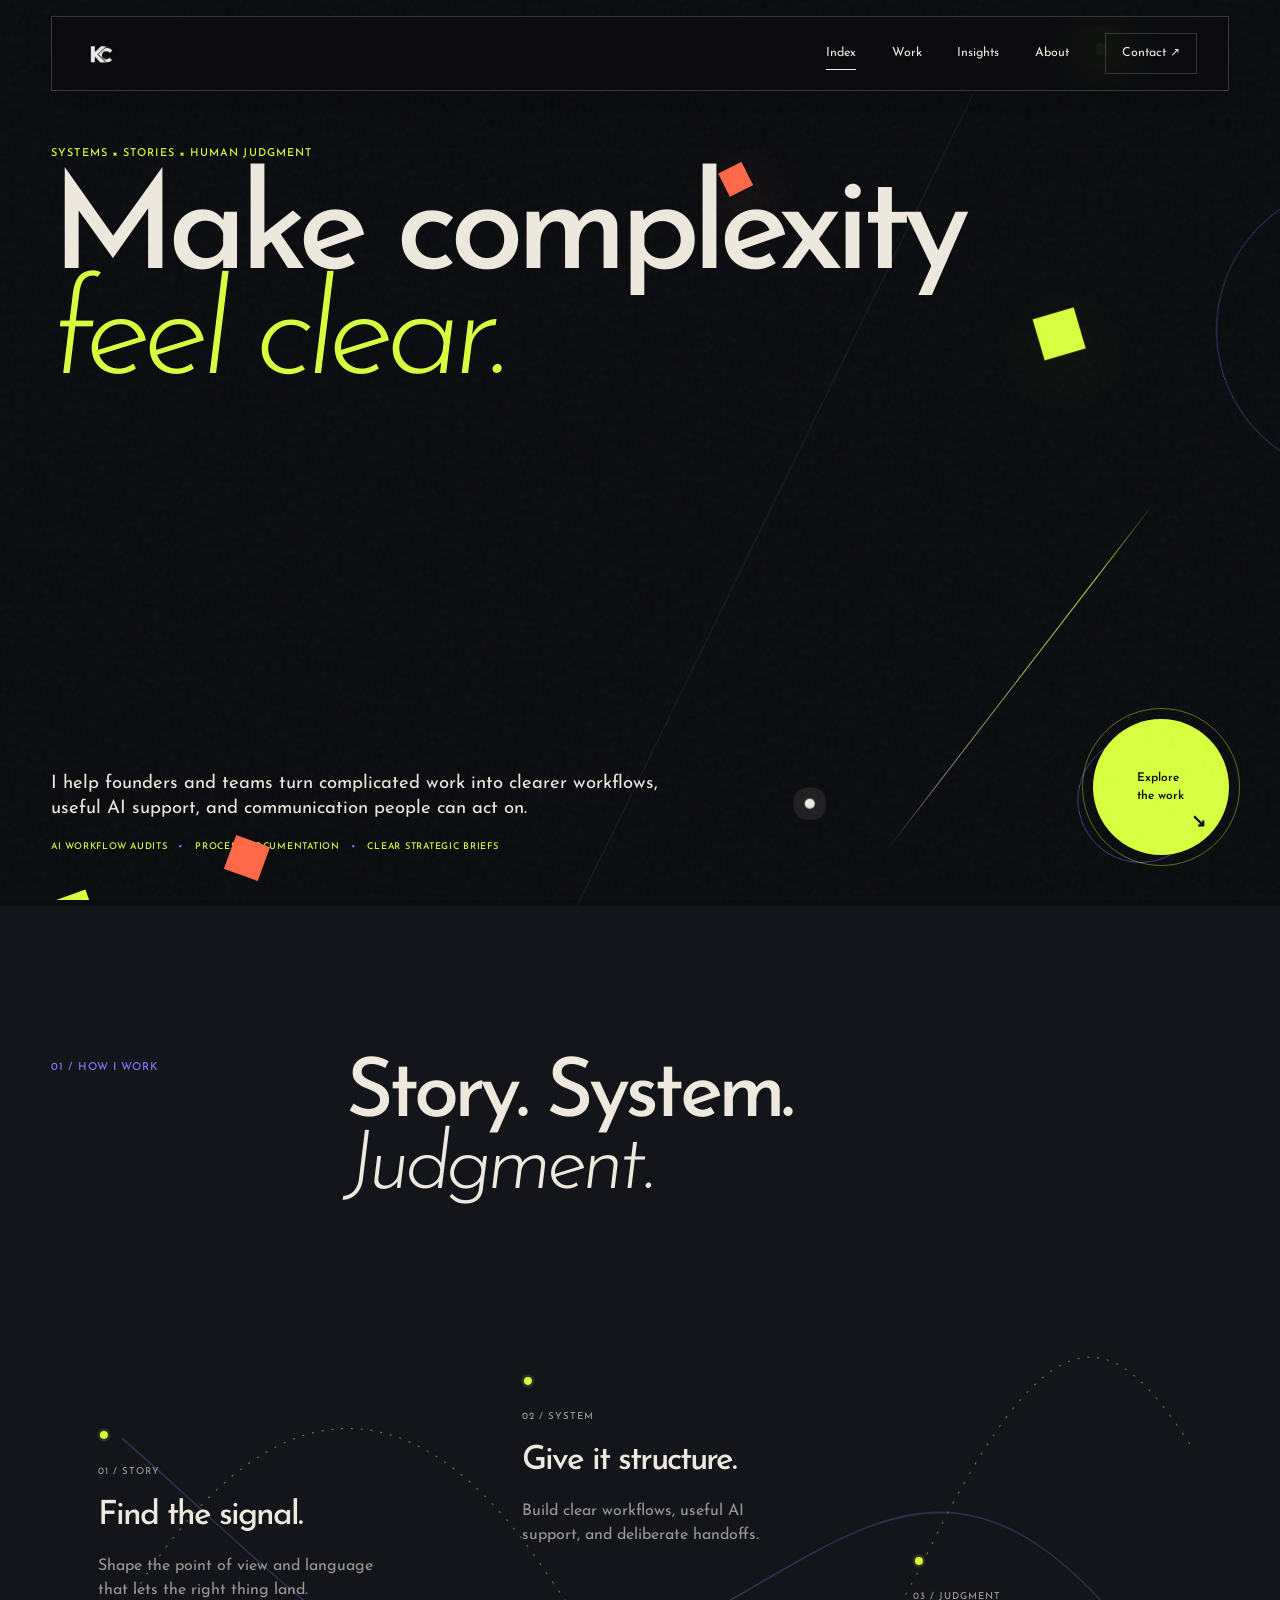
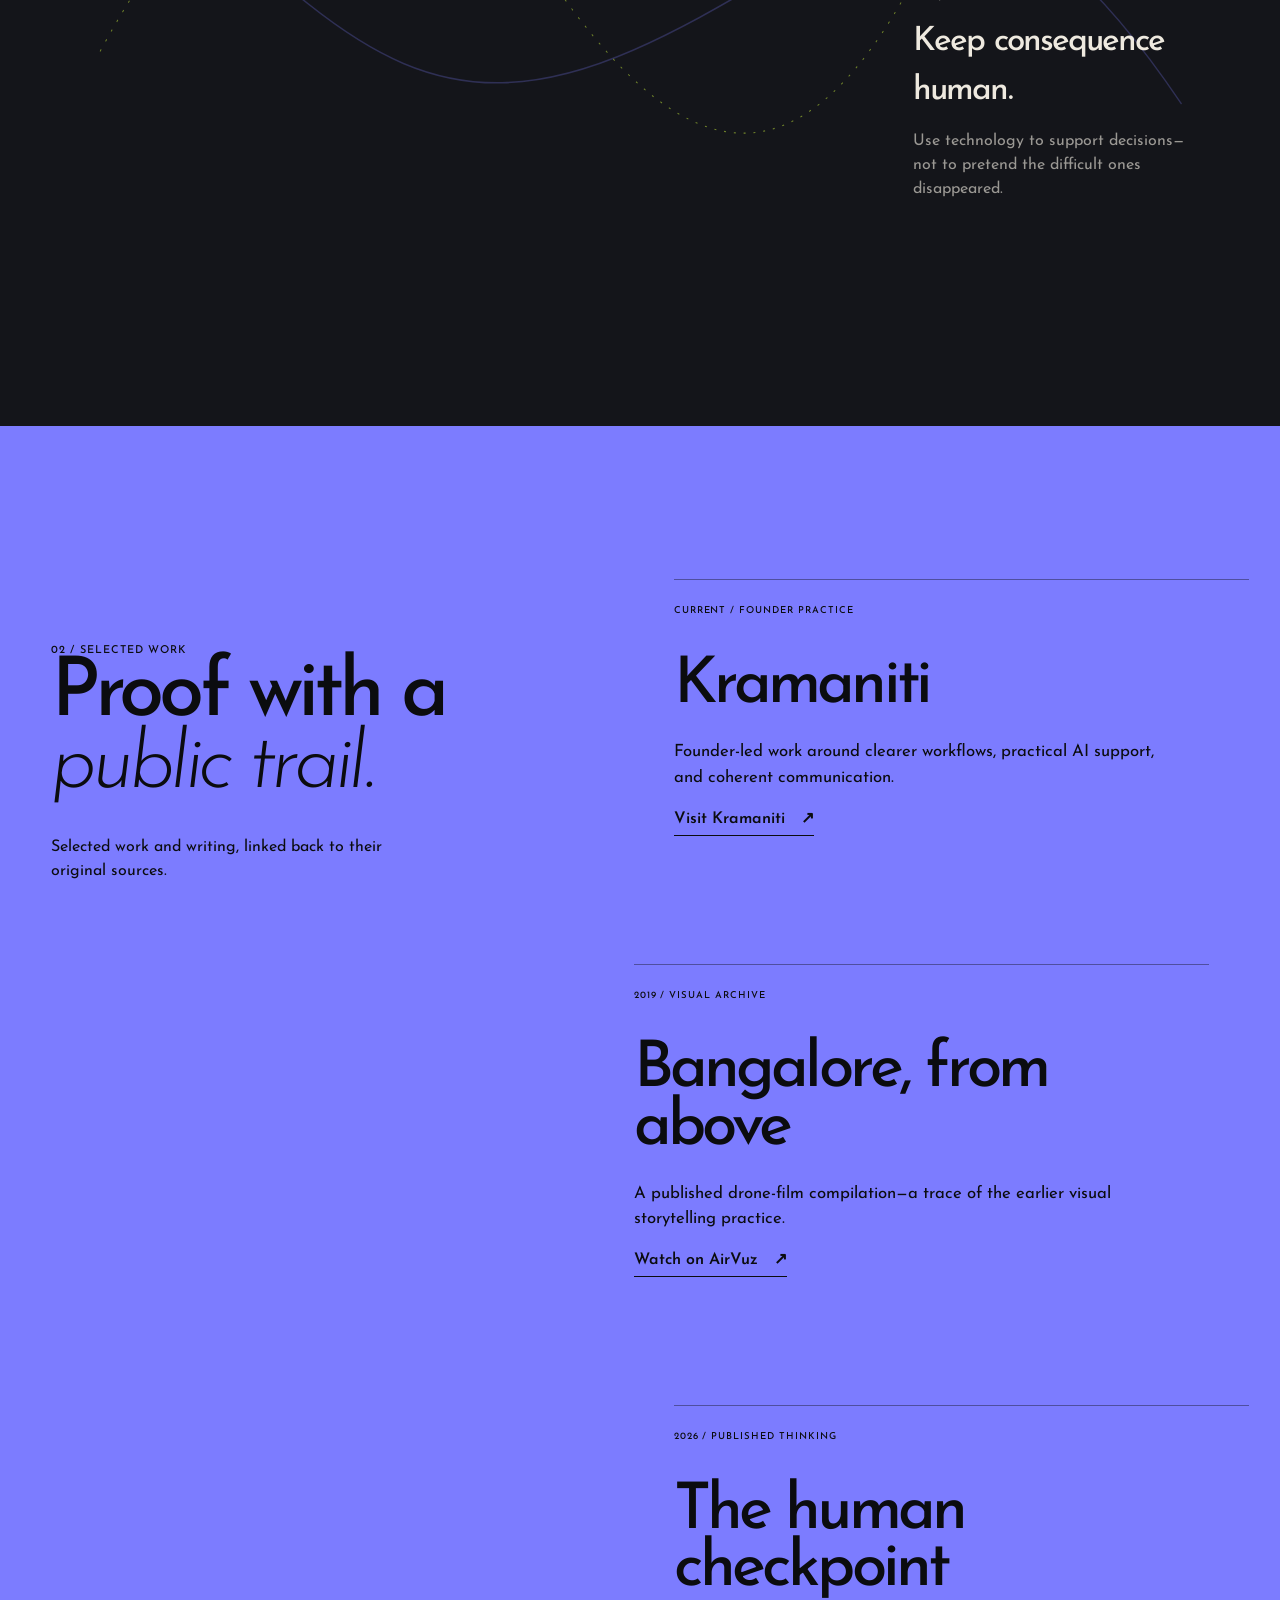
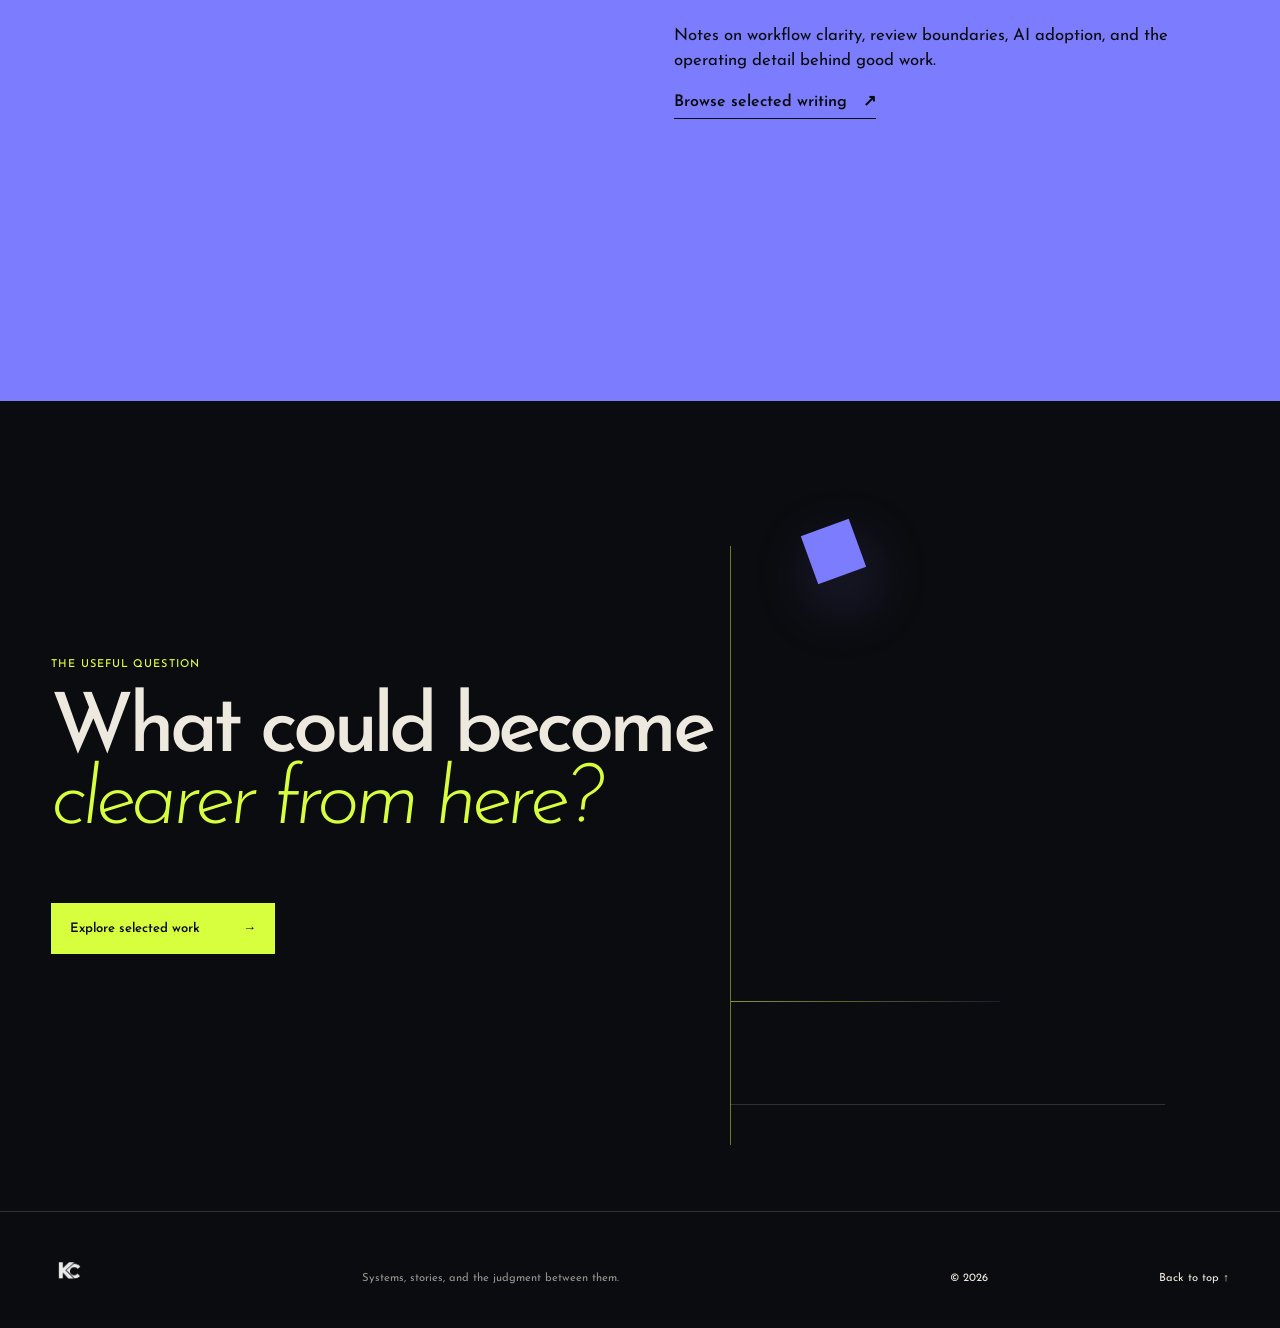
==== index.html @ b17b8905 "Refine portfolio messaging and public archive" ====
<!doctype html>
<html lang="en">
<head>
  <meta charset="utf-8"><meta name="viewport" content="width=device-width, initial-scale=1">
  <meta name="description" content="Karan Chordia helps founders and teams create clearer workflows, useful AI support, and communication people can act on."><meta name="theme-color" content="#0b0c0f">
  <title>Karan Chordia — Systems, stories, judgment</title><link rel="icon" href="assets/brand/kc-favicon.png" type="image/png"><link rel="apple-touch-icon" href="assets/brand/apple-touch-icon.png">
  <link rel="preconnect" href="https://fonts.googleapis.com"><link rel="preconnect" href="https://fonts.gstatic.com" crossorigin><link href="https://fonts.googleapis.com/css2?family=DM+Mono:wght@400;500&family=Manrope:wght@400;500;600&family=Newsreader:ital,opsz,wght@1,6..72,300;1,6..72,400&display=swap" rel="stylesheet"><link rel="stylesheet" href="styles.css?v=20260925-scroll-objects">
</head>
<body class="home" id="top"><a class="skip-link" href="#main">Skip to content</a><div class="grain" aria-hidden="true"></div>
<header class="site-header"><a class="wordmark" href="index.html" aria-label="Karan Chordia, home"><img src="assets/brand/kc-mark.png" alt=""></a><button class="menu-toggle" type="button" aria-expanded="false" aria-controls="site-nav"><span>Menu</span><i></i></button><nav id="site-nav" aria-label="Primary"><a class="active" aria-current="page" href="index.html">Index</a><a href="work.html">Work</a><a href="insights.html">Insights</a><a href="about.html">About</a><a class="nav-contact" href="contact.html">Contact <span>↗</span></a></nav></header>
<main id="main">
<section class="home-hero" aria-labelledby="hero-title"><div class="hero-atmosphere" aria-hidden="true"><div class="scene" data-scene><div class="halo halo-one"></div><div class="halo halo-two"></div><div class="sphere"><span></span><i></i><b></b></div><div class="plane plane-one"></div><div class="plane plane-two"></div><div class="scene-label label-a">story</div><div class="scene-label label-b">system</div><div class="scene-label label-c">judgment</div></div></div><div class="hero-copy"><p class="eyebrow reveal">Systems × stories × human judgment</p><h1 id="hero-title" class="reveal">Make complexity<br><em>feel clear.</em></h1></div><div class="hero-bottom reveal"><div class="hero-proposition"><p>I help founders and teams turn complicated work into clearer workflows, useful AI support, and communication people can act on.</p><p class="hero-services mono">AI workflow audits <span>•</span> process documentation <span>•</span> clear strategic briefs</p></div><a class="orbit-link" href="work.html"><span>Explore<br>the work</span><b>↘</b></a></div></section>
<section class="practice-field section-shell" aria-labelledby="practice-title"><header class="section-intro reveal"><p class="section-number mono">01 / How I work</p><h2 id="practice-title">Story. System.<br><em>Judgment.</em></h2></header><div class="constellation"><svg viewBox="0 0 1200 520" preserveAspectRatio="none" aria-hidden="true"><path d="M50 335C210 92 370 104 503 267S762 473 894 251 1088 70 1162 163"/><path class="ghost" d="M72 156C275 301 365 416 593 334S923 100 1152 379"/></svg><article class="constellation-item item-one reveal"><span class="node"></span><p class="mono">01 / Story</p><h3>Find the signal.</h3><p>Shape the point of view and language that lets the right thing land.</p></article><article class="constellation-item item-two reveal"><span class="node"></span><p class="mono">02 / System</p><h3>Give it structure.</h3><p>Build clear workflows, useful AI support, and deliberate handoffs.</p></article><article class="constellation-item item-three reveal"><span class="node"></span><p class="mono">03 / Judgment</p><h3>Keep consequence human.</h3><p>Use technology to support decisions—not to pretend the difficult ones disappeared.</p></article></div></section>
<section class="evidence section-shell" aria-labelledby="evidence-title"><div class="evidence-sticky"><p class="section-number mono">02 / Selected work</p><h2 id="evidence-title">Proof with a<br><em>public trail.</em></h2><p>Selected work and writing, linked back to their original sources.</p></div><div class="evidence-stream"><article class="evidence-entry reveal"><p class="entry-meta mono">Current / Founder practice</p><h3>Kramaniti</h3><p>Founder-led work around clearer workflows, practical AI support, and coherent communication.</p><a href="https://www.kramaniti.com/" target="_blank" rel="noopener">Visit Kramaniti <span>↗</span></a></article><article class="evidence-entry reveal"><p class="entry-meta mono">2019 / Visual archive</p><h3>Bangalore, from above</h3><p>A published drone-film compilation—a trace of the earlier visual storytelling practice.</p><a href="https://www.airvuz.com/video/Cinematic-Drone-Shots-OF-Bangalore--Shot-On-Dji-Mavic-Air--Karan-Chordia?id=5db794d64ac3611313001fe4" target="_blank" rel="noopener">Watch on AirVuz <span>↗</span></a></article><article class="evidence-entry reveal"><p class="entry-meta mono">2026 / Published thinking</p><h3>The human checkpoint</h3><p>Notes on workflow clarity, review boundaries, AI adoption, and the operating detail behind good work.</p><a href="insights.html">Browse selected writing <span>↗</span></a></article></div></section>
<section class="home-close section-shell" aria-labelledby="close-title"><div class="close-orbit" aria-hidden="true"><span></span></div><p class="eyebrow reveal">The useful question</p><h2 id="close-title" class="reveal">What could become<br><em>clearer from here?</em></h2><div class="close-actions reveal"><a class="primary-link" href="work.html">Explore selected work <span>→</span></a></div></section>
</main><footer class="site-footer"><a class="wordmark" href="#top" aria-label="Karan Chordia, home"><img src="assets/brand/kc-mark.png" alt=""></a><p>Systems, stories, and the judgment between them.</p><div><span>© <span data-year></span></span><a href="#top">Back to top ↑</a></div></footer><script src="app.js?v=20260925-scroll-objects"></script></body></html>
---- styles.css ----
@import url("https://fonts.googleapis.com/css2?family=Josefin+Sans:ital,wght@0,300;0,400;0,500;0,600;0,700;1,300;1,400;1,500;1,600&display=swap");
:root{--ink:#0b0c0f;--paper:#eee9df;--acid:#d8ff3e;--violet:#7c7cff;--coral:#ff6846;--muted:rgba(238,233,223,.62);--dark-line:rgba(238,233,223,.18);--light-line:rgba(11,12,15,.2);--sans:"Josefin Sans",Arial,sans-serif;--serif:"Josefin Sans",Arial,sans-serif;--mono:"Josefin Sans",Arial,sans-serif;--pad:clamp(1.25rem,4vw,4.5rem)}
*{box-sizing:border-box}html{scroll-behavior:smooth}body{margin:0;background:var(--ink);color:var(--paper);font-family:var(--sans);font-size:16px;line-height:1.5;-webkit-font-smoothing:antialiased;overflow-x:hidden}body.menu-open{overflow:hidden}::selection{background:var(--acid);color:var(--ink)}a{color:inherit}button{font:inherit}.grain{position:fixed;z-index:20;inset:0;pointer-events:none;opacity:.05;background-image:url("data:image/svg+xml,%3Csvg viewBox='0 0 180 180' xmlns='http://www.w3.org/2000/svg'%3E%3Cfilter id='n'%3E%3CfeTurbulence type='fractalNoise' baseFrequency='.9' numOctaves='3' stitchTiles='stitch'/%3E%3C/filter%3E%3Crect width='100%25' height='100%25' filter='url(%23n)' opacity='.65'/%3E%3C/svg%3E")}.skip-link{position:fixed;z-index:100;left:1rem;top:-5rem;background:var(--acid);color:var(--ink);padding:.75rem 1rem;text-decoration:none}.skip-link:focus{top:1rem}.mono,.eyebrow,.section-number{font:500 .68rem/1.4 var(--mono);letter-spacing:.08em;text-transform:uppercase}.eyebrow{color:var(--acid);margin:0 0 1.4rem}.section-number{margin:0;color:var(--violet)}h1,h2,h3,p{margin-top:0}h1,h2,h3{letter-spacing:-.06em;font-weight:500}em{font-family:var(--serif);font-weight:300}.site-header{height:5.5rem;position:relative;z-index:30;display:flex;align-items:center;justify-content:space-between;padding:0 var(--pad);border-bottom:1px solid var(--dark-line);background:rgba(11,12,15,.82);backdrop-filter:blur(16px)}.wordmark{display:inline-flex;flex-direction:column;font-weight:600;font-size:.82rem;line-height:.92;text-transform:uppercase;letter-spacing:-.04em;text-decoration:none}.wordmark span:last-child{margin-left:1.2rem;color:var(--acid)}.site-header nav{display:flex;align-items:center;gap:clamp(1.1rem,2.8vw,3rem);font-size:.78rem}.site-header nav a{text-decoration:none;position:relative}.site-header nav a:not(.nav-contact):after{content:"";position:absolute;left:0;right:100%;bottom:-.45rem;height:1px;background:currentColor;transition:right .25s ease}.site-header nav a:hover:after,.site-header nav a.active:after{right:0}.nav-contact{border:1px solid var(--dark-line);border-radius:999px;padding:.65rem 1rem}.nav-contact:hover{background:var(--acid);border-color:var(--acid);color:var(--ink)}.menu-toggle{display:none;background:none;border:0;color:inherit}.section-shell{padding:clamp(6rem,12vw,12rem) var(--pad)}.primary-link{display:inline-flex;align-items:center;justify-content:space-between;gap:2rem;background:var(--acid);color:var(--ink);padding:1rem 1.2rem;text-decoration:none;font-weight:600;font-size:.82rem;min-width:14rem}.primary-link:hover span{transform:translate(3px,-3px)}.primary-link span{transition:transform .2s}.primary-link.ink-link{background:var(--ink);color:var(--paper)}.text-link{display:inline-flex;gap:1rem;text-decoration:none;padding-bottom:.3rem;border-bottom:1px solid currentColor;font-size:.82rem;font-weight:600}.text-link:hover span{transform:translateX(4px)}.text-link span{transition:transform .2s}.reveal{opacity:0;transform:translateY(24px);transition:opacity .8s ease,transform .8s cubic-bezier(.2,.7,.2,1)}.reveal.in-view{opacity:1;transform:none}

/* Home / spatial hero */
.home-hero{min-height:calc(100svh - 5.5rem);position:relative;isolation:isolate;padding:clamp(2rem,4vw,4rem) var(--pad);display:grid;grid-template-rows:auto 1fr auto;overflow:hidden}.hero-index{display:flex;justify-content:space-between;color:var(--muted);position:relative;z-index:2}.hero-copy{align-self:center;position:relative;z-index:2}.home-hero h1{font-size:clamp(4.2rem,10.5vw,11rem);line-height:.78;margin:0;max-width:1000px}.home-hero h1 em{color:var(--acid)}.hero-bottom{position:relative;z-index:2;display:flex;justify-content:space-between;align-items:end;gap:2rem}.hero-bottom>p{font-size:clamp(1rem,1.35vw,1.25rem);max-width:35rem;margin:0}.orbit-link{width:8.5rem;height:8.5rem;flex:none;border-radius:50%;background:var(--acid);color:var(--ink);display:flex;align-items:center;justify-content:center;text-decoration:none;position:relative;font-size:.75rem;font-weight:600;transition:transform .35s}.orbit-link:before{content:"";position:absolute;inset:-.7rem;border:1px solid rgba(216,255,62,.4);border-radius:50%;transition:inset .35s}.orbit-link:hover{transform:rotate(-7deg)}.orbit-link:hover:before{inset:-1.2rem}.orbit-link b{position:absolute;right:1.4rem;bottom:1.2rem;font-size:1.1rem}.scroll-note{position:absolute;right:-2.5rem;top:50%;transform:rotate(90deg);color:var(--muted);font-size:.56rem}.hero-atmosphere{position:absolute;z-index:-1;inset:0;pointer-events:none;perspective:1100px}.scene{position:absolute;width:min(62vw,860px);aspect-ratio:1;right:-7vw;top:50%;transform:translateY(-50%) rotateX(var(--rx,0deg)) rotateY(var(--ry,0deg));transform-style:preserve-3d;transition:transform .5s cubic-bezier(.2,.7,.2,1)}.sphere{position:absolute;inset:18%;border-radius:50%;background:radial-gradient(circle at 35% 32%,rgba(255,255,255,.7),rgba(124,124,255,.45) 16%,rgba(124,124,255,.08) 48%,rgba(0,0,0,.2) 69%),linear-gradient(145deg,rgba(124,124,255,.3),rgba(216,255,62,.06));box-shadow:inset -30px -30px 70px rgba(0,0,0,.65),0 45px 130px rgba(124,124,255,.24);transform:translateZ(60px)}.sphere:after,.sphere span,.sphere i,.sphere b{content:"";position:absolute;inset:0;border:1px solid rgba(238,233,223,.2);border-radius:50%}.sphere span{transform:rotateX(67deg)}.sphere i{transform:rotateY(67deg)}.sphere b{inset:15%;border-color:rgba(216,255,62,.2)}.halo{position:absolute;border:1px solid rgba(216,255,62,.55);border-radius:50%;inset:7%;transform:rotateX(67deg) rotateZ(-13deg) translateZ(25px)}.halo-two{inset:1%;border-color:rgba(124,124,255,.45);transform:rotateY(70deg) rotateZ(27deg) translateZ(-20px)}.plane{position:absolute;width:44%;height:44%;border:1px solid rgba(238,233,223,.13);background-image:linear-gradient(rgba(238,233,223,.08) 1px,transparent 1px),linear-gradient(90deg,rgba(238,233,223,.08) 1px,transparent 1px);background-size:22px 22px}.plane-one{left:3%;bottom:6%;transform:rotateX(63deg) rotateZ(20deg) translateZ(-120px)}.plane-two{right:1%;top:7%;transform:rotateY(67deg) rotateZ(-10deg) translateZ(-90px)}.scene-label{position:absolute;font:500 .58rem var(--mono);text-transform:uppercase;letter-spacing:.12em;color:rgba(238,233,223,.5)}.label-a{left:12%;top:28%}.label-b{right:10%;top:42%}.label-c{right:24%;bottom:13%}.thesis{background:var(--paper);color:var(--ink);display:grid;grid-template-columns:1fr 4fr;gap:3rem}.thesis-copy h2{font-size:clamp(2.6rem,5.3vw,6rem);line-height:.97;margin:0}.thesis-copy em{color:#625cf6}.thesis-note{font-size:clamp(1rem,1.4vw,1.25rem);max-width:39rem;margin:4rem 0 0 auto}.practice-field{background:#14151a;min-height:100svh}.section-intro{display:grid;grid-template-columns:1fr 3fr}.section-intro h2,.evidence h2,.home-close h2{font-size:clamp(3rem,6.4vw,7rem);line-height:.88;margin:0}.constellation{height:620px;position:relative;margin-top:3rem}.constellation svg{position:absolute;inset:0;width:100%;height:100%;pointer-events:none}.constellation path{fill:none;stroke:rgba(216,255,62,.48);stroke-width:1.3;stroke-dasharray:2 8}.constellation path.ghost{stroke:rgba(124,124,255,.26);stroke-dasharray:none}.constellation-item{position:absolute;width:min(25vw,280px)}.constellation-item .node{width:.72rem;height:.72rem;border-radius:50%;background:var(--acid);box-shadow:0 0 0 9px rgba(216,255,62,.1);display:block;margin-bottom:1.5rem}.constellation-item .mono{color:var(--muted);font-size:.6rem}.constellation-item h3{font-size:clamp(1.8rem,2.6vw,2.8rem);margin:.8rem 0}.constellation-item>p:last-child{color:var(--muted);margin:0}.item-one{left:4%;top:35%}.item-two{left:40%;top:12%}.item-three{right:3%;bottom:5%}.practice-field>.text-link{margin-left:75%}.evidence{background:var(--violet);color:var(--ink);display:grid;grid-template-columns:1fr 1.15fr;gap:8vw}.evidence-sticky{position:sticky;top:4rem;align-self:start}.evidence-sticky .section-number{color:var(--ink)}.evidence-sticky>p:last-child{max-width:22rem;margin-top:2rem}.evidence-entry{padding:1.5rem 0 5rem;border-top:1px solid rgba(11,12,15,.4);margin-bottom:3rem}.evidence-entry .entry-meta{font-size:.6rem}.evidence-entry h3{font-size:clamp(2.8rem,5vw,5.8rem);line-height:.9;margin:2.5rem 0 1.5rem}.evidence-entry>p:not(.entry-meta){max-width:31rem;font-size:1.05rem}.evidence-entry a{display:inline-flex;gap:1rem;font-weight:600;text-decoration:none;border-bottom:1px solid;padding-bottom:.25rem}.home-close{min-height:90svh;display:flex;flex-direction:column;justify-content:center;position:relative;overflow:hidden}.home-close h2{position:relative}.home-close h2 em{color:var(--acid)}.close-actions{display:flex;align-items:center;gap:2rem;margin-top:4rem}.close-orbit{position:absolute;width:min(50vw,650px);aspect-ratio:1;right:-12%;top:15%;border:1px solid rgba(216,255,62,.3);border-radius:50%;transform:rotateX(68deg)}.close-orbit:before,.close-orbit span{content:"";position:absolute;inset:12%;border:1px solid rgba(124,124,255,.35);border-radius:50%}.close-orbit span{inset:35%;background:var(--violet);filter:blur(3px);box-shadow:0 0 100px rgba(124,124,255,.55)}

/* Home / signal mark */
.home .scene{display:none}.home .hero-atmosphere{background:linear-gradient(116deg,transparent 0 58%,rgba(124,124,255,.08) 58% 58.12%,transparent 58.12%)}.home .hero-atmosphere:before{content:"";position:absolute;width:min(34vw,29rem);height:1px;right:7%;top:48%;background:linear-gradient(90deg,transparent,rgba(238,233,223,.5) 18%,rgba(216,255,62,.86) 78%,transparent);transform:rotate(-42deg);transform-origin:right center}.home .hero-atmosphere:after{content:"";position:absolute;width:clamp(2.6rem,4vw,4.5rem);aspect-ratio:1;right:19%;top:33%;background:var(--acid);box-shadow:0 0 0 1px rgba(216,255,62,.18),0 1.4rem 5rem rgba(216,255,62,.12)}
@media(max-width:800px){.home .hero-atmosphere{background:linear-gradient(124deg,transparent 0 64%,rgba(124,124,255,.08) 64% 64.15%,transparent 64.15%)}.home .hero-atmosphere:before{width:68vw;right:-16%;top:33%;transform:rotate(-38deg)}.home .hero-atmosphere:after{width:3.4rem;right:12%;top:22%}}

/* Shared inner pages */
.page-hero{min-height:calc(92svh - 5.5rem);padding:clamp(4rem,8vw,8rem) var(--pad);position:relative;display:grid;grid-template-columns:minmax(0,3fr) minmax(250px,1fr);align-items:end;gap:3rem;overflow:hidden}.page-hero h1{font-size:clamp(4.2rem,9vw,9.5rem);line-height:.82;margin:0;position:relative;z-index:2}.page-hero h1 em{color:var(--acid)}.page-lede{font-size:clamp(1rem,1.45vw,1.3rem);max-width:30rem;margin:0;position:relative;z-index:2}.work-hero{background:var(--acid);color:var(--ink)}.work-hero .eyebrow{color:var(--ink)}.work-hero h1 em{color:#625cf6}.hero-glyph{position:absolute;width:min(45vw,600px);aspect-ratio:1;right:8%;top:10%;opacity:.35}.hero-glyph span,.hero-glyph i,.hero-glyph b{position:absolute;inset:10%;border:1px solid currentColor;border-radius:50%}.hero-glyph i{transform:rotateX(67deg)}.hero-glyph b{inset:28%;background:radial-gradient(circle at 35% 30%,white,transparent 30%),#625cf6;border:0;box-shadow:0 30px 80px rgba(98,92,246,.5)}.work-thread{min-height:110svh;padding:clamp(6rem,10vw,10rem) var(--pad);position:relative;display:grid;grid-template-columns:.5fr 2fr 1.4fr;gap:3rem;overflow:hidden}.dark-thread{background:#111217}.light-thread{background:var(--violet);color:var(--ink)}.paper-thread{background:var(--paper);color:var(--ink)}.thread-index{font-size:.6rem}.thread-copy{position:relative;z-index:2}.thread-copy h2{font-size:clamp(4rem,8vw,9rem);line-height:.82;margin:0 0 3rem}.thread-lede{font-size:clamp(1.4rem,2.4vw,2.5rem);line-height:1.16;letter-spacing:-.04em;max-width:45rem}.thread-details{display:grid;grid-template-columns:1fr;gap:2rem;margin:6rem 0 0 25%;max-width:34rem}.thread-details p{color:var(--muted)}.light-thread .thread-details p,.paper-thread .thread-details p{color:rgba(11,12,15,.7)}.system-map{align-self:center;position:relative;aspect-ratio:1}.system-map svg{width:100%;height:100%}.system-map path{fill:none;stroke:rgba(216,255,62,.5);stroke-width:1;stroke-dasharray:3 7}.map-node{position:absolute;z-index:1;border:1px solid var(--dark-line);border-radius:50%;width:5.5rem;height:5.5rem;display:grid;place-items:center;font:500 .55rem var(--mono);text-transform:uppercase;background:#111217}.n1{left:2%;top:10%}.n2{left:42%;top:30%;background:var(--violet)}.n3{right:0;bottom:24%;background:var(--acid);color:var(--ink)}.n4{left:10%;bottom:4%}.frame-object{align-self:center;position:relative;aspect-ratio:.82;background:linear-gradient(155deg,rgba(238,233,223,.3),rgba(11,12,15,.04));transform:rotate(4deg);box-shadow:30px 35px 0 rgba(11,12,15,.1)}.frame{position:absolute;inset:9%;border:1px solid rgba(11,12,15,.45)}.horizon:before,.horizon:after{content:"";position:absolute;background:rgba(11,12,15,.35)}.horizon:before{left:0;right:0;height:1px;top:55%}.horizon:after{top:0;bottom:0;width:1px;left:43%}.reticle{inset:35%;border-radius:50%}.reticle span{position:absolute;inset:40%;border-radius:50%;background:var(--acid)}.frame-object>p{position:absolute;left:9%;bottom:5%;font-size:.55rem}.type-object{align-self:center;display:flex;flex-direction:column;font:300 clamp(2rem,4vw,4.7rem)/1 var(--serif);font-style:italic;transform:rotate(-8deg);color:rgba(11,12,15,.24)}.type-object span:nth-child(2){margin-left:20%}.type-object span:nth-child(3){margin-left:5%;color:#625cf6}.inline-links{display:flex;gap:1.5rem;flex-wrap:wrap}.archive-note{background:var(--coral);color:var(--ink);display:grid;grid-template-columns:.5fr 2fr 1.4fr;gap:3rem}.archive-note h2{font-size:clamp(3rem,6vw,6.5rem);line-height:.9;margin:0}.archive-note>p:last-child{align-self:end;font-size:1.1rem}

/* Insights */
.light-page{background:var(--paper);color:var(--ink)}.light-page .site-header{background:rgba(238,233,223,.84);border-color:var(--light-line)}.light-page .wordmark span:last-child{color:#625cf6}.light-page .nav-contact{border-color:var(--light-line)}.light-page .nav-contact:hover{background:var(--ink);color:var(--paper)}.insights-hero{background:var(--paper)}.insights-hero h1 em{color:#625cf6}.insight-rings{position:absolute;width:min(42vw,560px);aspect-ratio:1;right:6%;top:8%;opacity:.55;transform:rotate(24deg)}.insight-rings span{position:absolute;border:1px solid #625cf6;border-radius:50%;inset:0}.insight-rings span:nth-child(2){inset:18%;border-color:var(--coral)}.insight-rings span:nth-child(3){inset:41%;background:var(--acid);border:0}.essay-index{padding:0 var(--pad) clamp(7rem,12vw,12rem)}.essay-lead{display:grid;grid-template-columns:.5fr 2.5fr auto;gap:3rem;background:#625cf6;color:var(--paper);padding:clamp(2rem,5vw,5rem);text-decoration:none;min-height:36rem;align-items:end}.essay-lead h2{font-size:clamp(3rem,6vw,6.5rem);line-height:.9;margin:0 0 2rem}.essay-lead>div>p:last-child{max-width:34rem}.essay-arrow{align-self:start;font-size:2rem}.essay-list{margin-left:18%}.essay-row{display:grid;grid-template-columns:.25fr 2fr auto;gap:2rem;align-items:center;padding:2.2rem 0;border-bottom:1px solid var(--light-line);text-decoration:none}.essay-row:hover h3{color:#625cf6}.essay-row .eyebrow{color:rgba(11,12,15,.55);font-size:.56rem;margin-bottom:.5rem}.essay-row h3{font-size:clamp(1.5rem,2.8vw,3rem);margin:0;transition:color .2s}.writing-arc{display:grid;grid-template-columns:1fr 3fr;gap:3rem;background:var(--acid);color:var(--ink)}.writing-arc h2{font-size:clamp(3rem,6vw,6.5rem);line-height:.9;margin:0}.writing-arc>div>p{max-width:37rem;margin:3rem 0}

/* About */
.about-page{background:#625cf6;color:var(--paper)}.about-page .site-header{background:rgba(98,92,246,.84)}.about-hero{min-height:calc(100svh - 5.5rem);grid-template-columns:2.4fr 1fr}.about-hero h1 em{color:var(--acid)}.about-lede{font-size:clamp(1.05rem,1.4vw,1.3rem);position:relative;z-index:2}.about-object{position:absolute;width:min(44vw,580px);aspect-ratio:1;right:-6%;top:2%;transform-style:preserve-3d;opacity:.5}.about-object span,.about-object i,.about-object b{position:absolute;border:1px solid var(--acid);border-radius:50%;inset:8%}.about-object i{transform:rotateX(70deg)}.about-object b{inset:35%;background:var(--coral);border:0;box-shadow:0 0 100px rgba(255,104,70,.7)}.timeline{background:var(--paper);color:var(--ink);display:grid;grid-template-columns:1fr 2.5fr;gap:5rem}.timeline header{position:sticky;top:5rem;align-self:start}.timeline h2,.principle-field h2,.about-close h2{font-size:clamp(3rem,6vw,6.5rem);line-height:.9;margin:2rem 0 0}.timeline ol{list-style:none;padding:0;margin:0;position:relative}.timeline ol:before{content:"";position:absolute;left:0;top:0;bottom:0;width:1px;background:var(--light-line)}.timeline li{position:relative;padding:0 0 7rem 3rem;display:grid;grid-template-columns:.6fr 2fr;gap:2rem}.timeline li:before{content:"";position:absolute;left:-.37rem;top:.15rem;width:.75rem;height:.75rem;border-radius:50%;background:#625cf6}.timeline h3{font-size:clamp(1.8rem,3vw,3.5rem);margin:0 0 1rem}.timeline li p{max-width:30rem}.timeline li a{font-size:.76rem;font-weight:600}.principle-field{background:#14151a;display:grid;grid-template-columns:1fr 2.5fr;gap:5rem}.principles article{display:grid;grid-template-columns:.3fr 1fr 1fr;gap:2rem;padding:2.5rem 0;border-top:1px solid var(--dark-line)}.principles article:last-child{border-bottom:1px solid var(--dark-line)}.principles h3{font-size:clamp(1.6rem,2.6vw,3rem);line-height:1;margin:0}.principles p{color:var(--muted);margin:0}.about-close{min-height:80svh;background:#625cf6;display:flex;flex-direction:column;justify-content:center}.about-close h2 em{color:var(--acid)}

/* Contact */
.contact-page{background:var(--coral);color:var(--ink)}.contact-page .site-header{background:rgba(255,104,70,.86);border-color:var(--light-line)}.contact-page .wordmark span:last-child{color:var(--ink)}.contact-page .nav-contact{border-color:var(--ink)}.contact-page .nav-contact:hover{background:var(--ink);color:var(--paper)}.contact-stage{min-height:calc(100svh - 5.5rem);padding:clamp(4rem,8vw,8rem) var(--pad);position:relative;display:grid;grid-template-columns:2fr 1fr;align-items:end;overflow:hidden}.contact-heading{position:relative;z-index:2}.contact-heading .eyebrow{color:var(--ink)}.contact-heading h1{font-size:clamp(4rem,9vw,9.5rem);line-height:.82;margin:0}.contact-heading h1 em{color:var(--paper)}.contact-note{position:relative;z-index:2;font-size:clamp(1rem,1.4vw,1.25rem)}.pending{font-size:.58rem;border-top:1px solid var(--ink);padding-top:1rem;margin-top:2rem}.contact-orbit{position:absolute;width:min(58vw,800px);aspect-ratio:1;right:-15%;top:-8%;border:1px solid rgba(11,12,15,.35);border-radius:50%;transform:rotateX(65deg)}.contact-orbit span,.contact-orbit i,.contact-orbit b{position:absolute;inset:15%;border:1px solid rgba(11,12,15,.35);border-radius:50%}.contact-orbit i{transform:rotateY(65deg)}.contact-orbit b{inset:38%;background:var(--acid);border:0;box-shadow:0 0 90px rgba(216,255,62,.7)}.contact-paths{padding:0 var(--pad) clamp(6rem,10vw,10rem)}.contact-paths a{display:grid;grid-template-columns:.5fr 2fr auto;gap:2rem;align-items:center;padding:2rem 0;border-top:1px solid var(--ink);text-decoration:none}.contact-paths a:last-child{border-bottom:1px solid var(--ink)}.contact-paths strong{font-size:clamp(2rem,4vw,4.5rem);letter-spacing:-.06em}.contact-paths b{font-size:1.4rem}.contact-paths a:hover strong{font-family:var(--serif);font-style:italic;font-weight:300}.contact-boundary{background:var(--ink);color:var(--paper);display:grid;grid-template-columns:1fr 3fr;gap:3rem}.contact-boundary p:last-child{font-size:clamp(1.5rem,3vw,3.2rem);line-height:1.2;max-width:56rem}

/* Footer */
.site-footer{padding:2.5rem var(--pad);display:grid;grid-template-columns:1fr 2fr 1fr;align-items:end;gap:2rem;border-top:1px solid var(--dark-line);font-size:.7rem}.site-footer p{margin:0;color:var(--muted)}.site-footer>div{display:flex;justify-content:space-between;gap:1rem}.site-footer a{text-decoration:none}.light-page .site-footer,.contact-page .site-footer{border-color:var(--light-line)}.light-page .site-footer p,.contact-page .site-footer p{color:rgba(11,12,15,.6)}

@media(max-width:800px){
 .site-header{height:4.8rem;background:var(--ink);backdrop-filter:none}.light-page .site-header{background:var(--paper)}.about-page .site-header{background:#625cf6}.contact-page .site-header{background:var(--coral)}.menu-toggle{display:flex;align-items:center;gap:.6rem;position:relative;z-index:2;font-size:.7rem;text-transform:uppercase;letter-spacing:.08em}.menu-toggle i,.menu-toggle i:after{width:1rem;height:1px;background:currentColor;display:block;content:"";transition:transform .2s}.menu-toggle i:after{transform:translateY(5px)}.menu-open .menu-toggle i{transform:rotate(45deg)}.menu-open .menu-toggle i:after{transform:rotate(-90deg)}.site-header nav{display:none;position:fixed;inset:4.8rem 0 0;background:var(--ink);padding:3rem var(--pad);flex-direction:column;align-items:flex-start;gap:1.7rem;font-size:clamp(1.8rem,9vw,3rem)}.light-page .site-header nav{background:var(--paper)}.about-page .site-header nav{background:#625cf6}.contact-page .site-header nav{background:var(--coral)}.site-header nav.open{display:flex}.site-header .nav-contact{margin-top:auto;font-size:1rem;width:100%;display:flex;justify-content:space-between}.site-header nav a:not(.nav-contact):after{display:none}
 .home-hero{min-height:calc(100svh - 4.8rem);padding-top:2rem}.hero-index span:last-child{display:none}.home-hero h1{font-size:clamp(3.8rem,19vw,7rem);line-height:.8}.hero-copy{align-self:end;margin-bottom:18vh}.hero-bottom{align-items:flex-end}.hero-bottom>p{max-width:64vw;font-size:.92rem}.orbit-link{width:6.8rem;height:6.8rem}.scene{width:125vw;right:-62vw;top:38%;opacity:.76}.scroll-note{display:none}
 .thesis,.section-intro,.evidence,.writing-arc,.timeline,.principle-field,.contact-boundary{grid-template-columns:1fr}.thesis-copy h2{font-size:clamp(2.4rem,11vw,4rem)}.thesis-note{margin:2.5rem 0 0}.section-number{margin-bottom:2rem}.constellation{height:auto;display:grid;gap:3.5rem;margin:4rem 0}.constellation svg{display:none}.constellation-item{position:relative;inset:auto!important;width:auto;max-width:28rem}.practice-field>.text-link{margin-left:0}.evidence-sticky{position:relative;top:auto}.evidence-stream{margin-top:3rem}.evidence-entry{padding-bottom:3rem}.close-orbit{width:100vw;right:-50%;top:20%}.home-close{min-height:75svh}.close-actions{align-items:flex-start;flex-direction:column}
 .page-hero{min-height:82svh;grid-template-columns:1fr;align-content:end}.page-hero h1{font-size:clamp(3.6rem,16vw,6rem)}.page-lede{margin-top:2rem}.hero-glyph,.insight-rings,.about-object{width:90vw;right:-50%;top:6%}.work-thread{min-height:auto;grid-template-columns:1fr;padding-top:6rem}.thread-copy h2{font-size:clamp(3.6rem,16vw,6rem)}.thread-details{margin:3rem 0 0}.system-map,.frame-object,.type-object{width:min(80vw,350px);justify-self:center}.system-map{order:-1}.archive-note{grid-template-columns:1fr}.archive-note h2{font-size:3.2rem}.essay-lead{grid-template-columns:1fr;min-height:auto}.essay-lead h2{font-size:clamp(2.6rem,11vw,4.3rem)}.essay-no{margin-bottom:4rem}.essay-list{margin-left:0}.essay-row{grid-template-columns:.2fr 1fr auto;gap:1rem}.essay-row h3{font-size:1.5rem}.timeline header{position:relative;top:auto}.timeline li{grid-template-columns:1fr;padding-left:2rem}.principles article{grid-template-columns:.2fr 1fr}.principles article p{grid-column:2}.contact-stage{min-height:80svh;grid-template-columns:1fr;align-content:end;gap:3rem}.contact-heading h1{font-size:clamp(3.6rem,16vw,6rem)}.contact-orbit{width:120vw;right:-65%;top:-12%}.contact-paths a{grid-template-columns:1fr auto}.contact-paths a>span{grid-column:1/-1}.contact-paths strong{font-size:2rem}.site-footer{grid-template-columns:1fr 1fr}.site-footer p{display:none}.site-footer>div{justify-content:flex-end}
}
@media(max-width:430px){.hero-bottom>p{max-width:58vw}.home-hero{padding-bottom:1.5rem}.orbit-link{width:6rem;height:6rem}.section-shell{padding-top:5rem;padding-bottom:5rem}.close-actions .primary-link{width:100%}.thread-lede{font-size:1.25rem}.work-thread{gap:2rem}.essay-index{padding-left:0;padding-right:0}.essay-list{padding:0 var(--pad)}.essay-lead{padding-left:var(--pad);padding-right:var(--pad)}.writing-arc{padding-left:var(--pad);padding-right:var(--pad)}.site-footer{grid-template-columns:1fr}.site-footer>div{justify-content:space-between}}
@media(prefers-reduced-motion:reduce){html{scroll-behavior:auto}.reveal{opacity:1;transform:none;transition:none}.scene{transform:translateY(-50%)}.orbit-link,.orbit-link:before,.primary-link span,.text-link span{transition:none}}

/* Home / decision axis */
.home-close .close-orbit{width:min(34vw,32rem);aspect-ratio:auto;right:9%;top:13%;bottom:13%;border:0;border-left:1px solid rgba(216,255,62,.46);border-radius:0;transform:none}.home-close .close-orbit:before{inset:auto;left:0;right:0;bottom:24%;height:1px;border:0;border-radius:0;background:linear-gradient(90deg,rgba(216,255,62,.58),rgba(124,124,255,.14))}.home-close .close-orbit span{inset:auto;left:38%;top:18%;width:clamp(2.4rem,4vw,4.8rem);aspect-ratio:1;border:0;border-radius:0;background:var(--violet);filter:none;box-shadow:0 1.5rem 4rem rgba(124,124,255,.24)}.home-close:after{content:"";position:absolute;right:9%;bottom:13%;width:min(34vw,32rem);height:1px;background:rgba(238,233,223,.16);pointer-events:none}.home-close .eyebrow,.home-close h2,.home-close .close-actions{z-index:1}@media(max-width:800px){.home-close .close-orbit{width:72vw;height:30vh;right:-30%;top:8%;bottom:auto}.home-close:after{width:72vw;right:-30%;bottom:18%}.home-close .close-orbit span{left:24%;top:14%;width:3.2rem}}

/* Work / editorial lead and visual archive */
.work-page .work-hero{background:var(--paper);color:var(--ink);isolation:isolate;background-image:linear-gradient(90deg,rgba(11,12,15,.12) 1px,transparent 1px);background-size:clamp(4rem,9vw,9rem) 100%}.work-page .work-hero h1 em{color:#625cf6}.work-page .work-hero .eyebrow{color:#625cf6}.work-page .hero-glyph{display:none}.work-page .work-hero:before{content:"01 / SELECTED WORK";position:absolute;right:var(--pad);top:clamp(2rem,4vw,4rem);font:500 .6rem var(--mono);letter-spacing:.12em;color:rgba(11,12,15,.48)}.work-page .work-hero:after{content:"";position:absolute;right:calc(var(--pad) + 8vw);top:37%;width:clamp(2.8rem,5vw,5.5rem);aspect-ratio:1;background:#625cf6;box-shadow:0 0 0 1px rgba(98,92,246,.18);z-index:-1}.work-page .light-thread{background:#e3ded2;color:var(--ink)}.work-page .light-thread .eyebrow{color:#625cf6}.work-page .light-thread .thread-details p{color:rgba(11,12,15,.68)}.work-page .light-thread .primary-link{background:var(--ink);color:var(--paper)}.work-page .frame-object{width:min(32vw,34rem);aspect-ratio:16/10;align-self:center;justify-self:end;background:#17181d;transform:none;box-shadow:none;border:1px solid rgba(11,12,15,.45);overflow:hidden}.work-page .frame-object:before{content:"";position:absolute;inset:0;background:linear-gradient(112deg,transparent 0 48%,rgba(216,255,62,.68) 48% 48.35%,transparent 48.35%),linear-gradient(0deg,rgba(238,233,223,.09) 1px,transparent 1px);background-size:auto,100% 25%;opacity:.85}.work-page .frame{border-color:rgba(238,233,223,.38)}.work-page .horizon:before,.work-page .horizon:after{background:rgba(238,233,223,.35)}.work-page .reticle{border-radius:0;inset:38%}.work-page .reticle span{border-radius:0;background:#625cf6}.work-page .frame-object>p{left:1rem;bottom:1rem;color:var(--paper);z-index:1}.work-page .light-thread .thread-index{color:rgba(11,12,15,.52)}
@media(max-width:800px){.work-page .work-hero{background-size:32vw 100%}.work-page .work-hero:before{right:var(--pad);top:1.6rem}.work-page .work-hero:after{right:12%;top:18%;width:3.5rem}.work-page .frame-object{width:min(82vw,32rem);justify-self:start;order:-1}.work-page .light-thread{padding-bottom:5rem}}

@media(max-width:800px){.site-header .nav-contact{border-radius:0}}

/* Work / archive date treatment */
.work-page .frame-object{width:min(32vw,34rem);aspect-ratio:1;align-self:center;justify-self:end;background:transparent;transform:none;box-shadow:none;border:0;overflow:visible;display:grid;place-items:center}.work-page .frame-object:before{content:"2019";font:300 clamp(8rem,18vw,18rem)/.75 var(--serif);font-style:italic;letter-spacing:-.1em;color:rgba(98,92,246,.28)}.work-page .frame-object:after{content:"";position:absolute;right:8%;top:4%;bottom:4%;width:1px;background:linear-gradient(transparent,rgba(11,12,15,.52) 18% 82%,transparent)}.work-page .frame-object .frame{display:none}.work-page .frame-object>p{position:absolute;left:0;bottom:6%;margin:0;color:rgba(11,12,15,.65);font-size:.6rem;letter-spacing:.14em}.work-page .frame-object>p::first-letter{color:#625cf6}
@media(max-width:800px){.work-page .frame-object{width:min(82vw,32rem);justify-self:start;order:-1}.work-page .frame-object:before{font-size:clamp(8rem,34vw,13rem)}}

/* Insights / editorial margin */
.insights-hero{background:var(--paper);isolation:isolate}.insights-hero:before{content:"";position:absolute;right:12%;top:17%;bottom:17%;width:1px;background:rgba(98,92,246,.58);z-index:0}.insights-hero:after{content:"01 / FIELD NOTES";position:absolute;right:calc(12% + 1.2rem);top:17%;font:500 .58rem var(--mono);letter-spacing:.14em;color:#625cf6;writing-mode:vertical-rl;z-index:0}.insights-hero .insight-rings{width:min(27vw,23rem);height:58%;right:12%;top:21%;opacity:1;transform:none}.insights-hero .insight-rings span{border:0;border-radius:0;inset:auto;left:0;right:0;height:1px;background:rgba(11,12,15,.18)}.insights-hero .insight-rings span:nth-child(1){top:28%;background:rgba(98,92,246,.52)}.insights-hero .insight-rings span:nth-child(2){top:64%;left:22%;right:0;background:rgba(255,104,70,.62)}.insights-hero .insight-rings span:nth-child(3){left:auto;right:13%;top:0;width:clamp(2.4rem,4vw,4.8rem);height:auto;aspect-ratio:1;background:#625cf6;box-shadow:0 1.25rem 3rem rgba(98,92,246,.16)}
@media(max-width:800px){.insights-hero:before{right:13%;top:12%;bottom:42%}.insights-hero:after{right:calc(13% + 1rem);top:12%;font-size:.52rem}.insights-hero .insight-rings{width:64vw;height:38%;right:-16%;top:17%}.insights-hero .insight-rings span:nth-child(3){width:3.3rem;right:19%}}

/* Video archive */
.video-archive{background:#24262d;color:var(--paper)}.video-archive-intro{display:grid;grid-template-columns:1fr 2.5fr;gap:5rem;max-width:100rem}.video-archive-intro h2{font-size:clamp(3rem,6vw,6.5rem);line-height:.9;margin:0}.video-archive-intro>div>p:last-child{max-width:38rem;margin:2rem 0 0;color:var(--muted);font-size:1.1rem}.video-reel{display:grid;grid-template-columns:repeat(12,minmax(0,1fr));gap:1.2rem;margin-top:6rem}.video-piece{grid-column:span 4;display:block;position:relative;padding:1.1rem 0 1.5rem;text-decoration:none;border-top:1px solid var(--dark-line);transition:color .25s}.video-piece img{width:100%;display:block;aspect-ratio:16/9;object-fit:cover;filter:saturate(.76) contrast(1.05);transition:filter .35s,transform .45s}.video-piece:hover img{filter:saturate(1.15) contrast(1);transform:scale(1.015)}.video-piece .video-meta{display:block;margin-top:1.1rem;color:var(--muted);font-size:.56rem}.video-piece h3{max-width:22rem;font-size:clamp(1.5rem,2.4vw,2.6rem);line-height:.95;margin:.7rem 2rem 0 0}.video-piece b{position:absolute;right:.1rem;bottom:1.6rem;font-size:1.2rem;font-weight:400}.featured-video{grid-column:span 8}.featured-video h3{font-size:clamp(2rem,4vw,4.8rem);max-width:38rem}@media(max-width:800px){.video-archive-intro{grid-template-columns:1fr;gap:1rem}.video-reel{grid-template-columns:1fr 1fr;margin-top:4rem}.video-piece,.featured-video{grid-column:auto}}@media(max-width:430px){.video-reel{grid-template-columns:1fr}}

/* Floating navigation */
body{padding-top:5.9rem}.site-header{position:fixed;top:1rem;left:var(--pad);right:var(--pad);width:auto;height:4.7rem;padding:0 clamp(1.1rem,2.4vw,2rem);border:1px solid rgba(238,233,223,.2);border-radius:0;background:rgba(11,12,15,.58);box-shadow:0 16px 44px rgba(0,0,0,.18);backdrop-filter:blur(22px) saturate(135%);-webkit-backdrop-filter:blur(22px) saturate(135%)}@media(min-width:801px){.site-header .nav-contact{border-radius:0}}.light-page .site-header{background:rgba(238,233,223,.58);border-color:rgba(11,12,15,.18)}.about-page .site-header{background:rgba(98,92,246,.58)}.contact-page .site-header{background:rgba(255,104,70,.58);border-color:rgba(11,12,15,.22)}.mono,.eyebrow,.section-number{font-family:var(--mono);letter-spacing:.1em}.type-object{font-family:var(--serif)}
@media(max-width:800px){body{padding-top:5.1rem}.site-header{top:.65rem;left:var(--pad);right:var(--pad);height:4.1rem;padding:0 1.1rem}.site-header nav{inset:5.55rem var(--pad) auto;border:1px solid rgba(238,233,223,.18);border-radius:0;background:rgba(11,12,15,.98);box-shadow:0 20px 40px rgba(0,0,0,.2);backdrop-filter:blur(22px) saturate(135%);-webkit-backdrop-filter:blur(22px) saturate(135%)}.light-page .site-header nav{background:rgba(238,233,223,.98);border-color:rgba(11,12,15,.18)}.about-page .site-header nav{background:rgba(98,92,246,.98)}.contact-page .site-header nav{background:rgba(255,104,70,.98);border-color:rgba(11,12,15,.22)}}

/* KC monogram: one mark for the visible site identity and browser icon. */
.wordmark{display:inline-grid;place-items:center;width:2.25rem;height:2.25rem;flex:none}.wordmark img{display:block;width:100%;height:100%;object-fit:contain;filter:invert(1);transition:transform .25s ease}.wordmark:hover img{transform:rotate(-5deg) scale(1.06)}.light-page .site-header .wordmark img,.about-page .site-header .wordmark img,.contact-page .site-header .wordmark img{filter:none}

/* Home / local scroll choreography: the existing marks resolve as each chapter passes. */
.home-hero,.practice-field,.evidence,.home-close{--p:.5}.home-hero .hero-atmosphere:before{transform:translate(calc((var(--p) - .5) * 6rem),calc((var(--p) - .5) * -3rem)) rotate(calc(-56deg + var(--p) * 28deg))}.home-hero .hero-atmosphere:after{transform:translate(calc((var(--p) - .5) * -8rem),calc((var(--p) - .5) * 9rem)) rotate(calc(-22deg + var(--p) * 44deg)) scale(calc(.78 + var(--p) * .42))}.practice-field .item-one{transform:translateY(calc((var(--p) - .5) * 5rem))}.practice-field .item-two{transform:translateY(calc((var(--p) - .5) * -6rem))}.practice-field .item-three{transform:translateY(calc((var(--p) - .5) * 5rem))}.practice-field .constellation path:first-child{stroke-dashoffset:calc(var(--p) * -170px);stroke-width:calc(.9px + var(--p) * 1.4px)}.practice-field .constellation path.ghost{stroke-dashoffset:calc(var(--p) * 110px)}.practice-field .constellation-item .node{transform:scale(calc(.66 + var(--p) * .72));box-shadow:0 0 0 calc(4px + var(--p) * 14px) rgba(216,255,62,.12)}.evidence .evidence-entry:nth-child(odd){transform:translateX(calc((var(--p) - .5) * -2.5rem))}.evidence .evidence-entry:nth-child(even){transform:translateX(calc((var(--p) - .5) * 2.5rem))}.home-close .close-orbit{transform:translateY(calc((var(--p) - .5) * -5rem))}.home-close .close-orbit:before{transform:scaleX(calc(.62 + var(--p) * .38));transform-origin:left}.home-close .close-orbit span{transform:translate(calc((var(--p) - .5) * 11rem),calc((var(--p) - .5) * 16rem)) rotate(calc(-20deg + var(--p) * 40deg))}
@media(max-width:800px){.practice-field .constellation-item,.evidence .evidence-entry,.home-close .close-orbit,.home-close .close-orbit span{transform:none}.practice-field .constellation-item .node{transform:none}.home-hero .hero-atmosphere:before{transform:translate(calc((var(--p) - .5) * 2.5rem),calc((var(--p) - .5) * -1.25rem)) rotate(calc(-48deg + var(--p) * 16deg))}.home-hero .hero-atmosphere:after{transform:translate(calc((var(--p) - .5) * -3.5rem),calc((var(--p) - .5) * 4rem)) rotate(calc(-15deg + var(--p) * 30deg)) scale(calc(.84 + var(--p) * .28))}}
@media(prefers-reduced-motion:reduce){.home-hero .hero-atmosphere:before,.home-hero .hero-atmosphere:after,.practice-field .constellation-item,.practice-field .constellation-item .node,.evidence .evidence-entry,.home-close .close-orbit,.home-close .close-orbit:before,.home-close .close-orbit span{transform:none}}

/* Scroll-reactive object cast: abstract, source-native marks that travel behind each chapter's copy. */
.choreo-objects{position:absolute;inset:0;pointer-events:none;overflow:hidden;z-index:0}.choreo-object{position:absolute;display:block;will-change:transform}.home-hero>.choreo-objects{z-index:0}.hero-objects .axis-chip{width:clamp(1.3rem,2vw,2.4rem);aspect-ratio:1;right:35%;top:17%;background:var(--coral);box-shadow:0 1rem 2.8rem rgba(255,104,70,.2);transform:translate(calc((var(--p) - .5) * 14rem),calc((var(--p) - .5) * 11rem)) rotate(calc(-36deg + var(--p) * 72deg))}.hero-objects .axis-ring{width:clamp(7rem,13vw,13rem);aspect-ratio:1;right:9%;bottom:8%;border:1px solid rgba(124,124,255,.62);border-radius:50%;transform:translate(calc((var(--p) - .5) * -10rem),calc((var(--p) - .5) * -7rem)) scale(calc(.68 + var(--p) * .62))}.hero-objects .axis-dot{width:.6rem;aspect-ratio:1;border-radius:50%;right:28%;bottom:18%;background:var(--paper);box-shadow:0 0 0 .7rem rgba(238,233,223,.09);transform:translate(calc((var(--p) - .5) * 18rem),calc((var(--p) - .5) * -8rem))}.practice-field{isolation:isolate}.practice-field>.choreo-objects{z-index:0}.practice-field>*:not(.choreo-objects){position:relative;z-index:1}.field-objects .field-orbit{width:clamp(12rem,23vw,25rem);aspect-ratio:1;right:-8%;top:31%;border:1px solid rgba(124,124,255,.36);border-radius:50%;transform:translate(calc((var(--p) - .5) * -16rem),calc((var(--p) - .5) * 12rem)) rotate(calc(-18deg + var(--p) * 72deg))}.field-objects .field-chip{width:clamp(1.6rem,2.8vw,3.6rem);aspect-ratio:1;left:26%;bottom:16%;background:var(--coral);transform:translate(calc((var(--p) - .5) * 13rem),calc((var(--p) - .5) * -15rem)) rotate(calc(20deg + var(--p) * -78deg))}.field-objects .field-dot{width:.75rem;aspect-ratio:1;border-radius:50%;right:21%;top:19%;background:var(--acid);box-shadow:0 0 0 1rem rgba(216,255,62,.09);transform:translate(calc((var(--p) - .5) * -12rem),calc((var(--p) - .5) * 16rem))}.evidence{isolation:isolate}.evidence>.choreo-objects{z-index:0}.evidence>*:not(.choreo-objects){position:relative;z-index:1}.archive-chip{width:clamp(1.5rem,2.6vw,3.4rem);aspect-ratio:1;left:9%;bottom:13%;background:var(--acid);transform:translate(calc((var(--p) - .5) * 7rem),calc((var(--p) - .5) * -18rem)) rotate(calc(-20deg + var(--p) * 64deg))}.archive-ring{width:clamp(9rem,16vw,18rem);aspect-ratio:1;left:24%;top:13%;border:1px solid rgba(11,12,15,.35);border-radius:50%;transform:translate(calc((var(--p) - .5) * -8rem),calc((var(--p) - .5) * 14rem)) scale(calc(.7 + var(--p) * .5))}.archive-dot{width:.6rem;aspect-ratio:1;border-radius:50%;right:11%;top:8%;background:var(--paper);box-shadow:0 0 0 .7rem rgba(238,233,223,.18);transform:translate(calc((var(--p) - .5) * -9rem),calc((var(--p) - .5) * 20rem))}
@media(max-width:800px){.choreo-objects{display:none}}
@media(prefers-reduced-motion:reduce){.choreo-object{transform:none!important}}

/* Work / moving evidence objects. */
.work-page .work-hero,.work-page .work-thread,.work-page .video-archive,.work-page .archive-note{--p:.5;isolation:isolate}.work-page .choreo-objects{z-index:0}.work-page .work-hero>*:not(.choreo-objects),.work-page .work-thread>*:not(.choreo-objects),.work-page .video-archive>*:not(.choreo-objects),.work-page .archive-note>*:not(.choreo-objects){position:relative;z-index:1}.work-page .work-hero:after{z-index:0;transform:translate(calc((var(--p) - .5) * -13rem),calc((var(--p) - .5) * 10rem)) rotate(calc(-25deg + var(--p) * 60deg)) scale(calc(.7 + var(--p) * .55))}.work-hero-objects .work-chip{width:clamp(1.6rem,2.8vw,3.6rem);aspect-ratio:1;right:31%;bottom:17%;background:var(--coral);transform:translate(calc((var(--p) - .5) * 12rem),calc((var(--p) - .5) * -12rem)) rotate(calc(15deg + var(--p) * -70deg))}.work-hero-objects .work-ring{width:clamp(10rem,21vw,23rem);aspect-ratio:1;right:-5%;top:11%;border:1px solid rgba(98,92,246,.5);border-radius:50%;transform:translate(calc((var(--p) - .5) * -14rem),calc((var(--p) - .5) * 10rem)) rotate(calc(-12deg + var(--p) * 64deg))}.work-hero-objects .work-dot{width:.75rem;aspect-ratio:1;border-radius:50%;right:16%;top:34%;background:var(--ink);box-shadow:0 0 0 .8rem rgba(11,12,15,.09);transform:translate(calc((var(--p) - .5) * 15rem),calc((var(--p) - .5) * 12rem))}.work-page .system-map{z-index:1;transform:translateY(calc((var(--p) - .5) * -3rem)) rotate(calc(-5deg + var(--p) * 10deg))}.work-page .system-map svg{transform:rotate(calc(-10deg + var(--p) * 20deg)) scale(calc(.9 + var(--p) * .18))}.work-page .system-map path:first-child{stroke-dashoffset:calc(var(--p) * -150px)}.work-page .system-map path:last-child{stroke-dashoffset:calc(var(--p) * 110px)}.work-page .system-map .n1{transform:translate(calc((var(--p) - .5) * 7rem),calc((var(--p) - .5) * 5rem))}.work-page .system-map .n2{transform:translate(calc((var(--p) - .5) * -5rem),calc((var(--p) - .5) * 7rem))}.work-page .system-map .n3{transform:translate(calc((var(--p) - .5) * -8rem),calc((var(--p) - .5) * -5rem))}.work-page .system-map .n4{transform:translate(calc((var(--p) - .5) * 6rem),calc((var(--p) - .5) * -7rem))}.thread-objects .thread-chip{width:clamp(1.2rem,2.2vw,2.8rem);aspect-ratio:1;left:15%;top:21%;background:var(--acid);transform:translate(calc((var(--p) - .5) * 10rem),calc((var(--p) - .5) * 13rem)) rotate(calc(-30deg + var(--p) * 70deg))}.thread-objects .thread-ring{width:clamp(9rem,18vw,20rem);aspect-ratio:1;right:5%;bottom:12%;border:1px solid rgba(216,255,62,.27);border-radius:50%;transform:translate(calc((var(--p) - .5) * -12rem),calc((var(--p) - .5) * -9rem)) scale(calc(.72 + var(--p) * .52))}.thread-objects .thread-dot{width:.7rem;aspect-ratio:1;border-radius:50%;left:28%;bottom:19%;background:var(--violet);box-shadow:0 0 0 .9rem rgba(124,124,255,.12);transform:translate(calc((var(--p) - .5) * -9rem),calc((var(--p) - .5) * -13rem))}.work-page .light-thread .thread-chip{background:var(--coral)}.work-page .light-thread .thread-ring{border-color:rgba(11,12,15,.24)}.work-page .light-thread .thread-dot{background:var(--ink);box-shadow:0 0 0 .9rem rgba(11,12,15,.1)}.work-page .frame-object{transform:translateY(calc((var(--p) - .5) * -4rem)) rotate(calc(-7deg + var(--p) * 14deg))}.work-page .frame-object:before{transform:translateX(calc((var(--p) - .5) * 8rem)) scale(calc(.72 + var(--p) * .5))}.work-page .frame-object:after{transform:translateX(calc((var(--p) - .5) * -6rem))}.work-page .type-object{transform:translate(calc((var(--p) - .5) * 8rem),calc((var(--p) - .5) * -4rem)) rotate(calc(-14deg + var(--p) * 18deg))}.work-page .type-object span:nth-child(1){transform:translateX(calc((var(--p) - .5) * -5rem))}.work-page .type-object span:nth-child(2){transform:translateX(calc((var(--p) - .5) * 7rem))}.work-page .type-object span:nth-child(3){transform:translateX(calc((var(--p) - .5) * -6rem))}.reel-objects .reel-chip{width:clamp(1.6rem,2.8vw,3.3rem);aspect-ratio:1;right:9%;top:18%;background:var(--coral);transform:translate(calc((var(--p) - .5) * -10rem),calc((var(--p) - .5) * 17rem)) rotate(calc(-20deg + var(--p) * 72deg))}.reel-objects .reel-ring{width:clamp(12rem,24vw,28rem);aspect-ratio:1;left:-9%;bottom:4%;border:1px solid rgba(124,124,255,.43);border-radius:50%;transform:translate(calc((var(--p) - .5) * 16rem),calc((var(--p) - .5) * -11rem)) scale(calc(.7 + var(--p) * .45))}.reel-objects .reel-dot{width:.7rem;aspect-ratio:1;right:31%;bottom:9%;border-radius:50%;background:var(--acid);box-shadow:0 0 0 1rem rgba(216,255,62,.1);transform:translate(calc((var(--p) - .5) * -14rem),calc((var(--p) - .5) * -16rem))}.work-page .video-piece:nth-child(3n+2){transform:translateY(calc((var(--p) - .5) * -2rem))}.work-page .video-piece:nth-child(3n){transform:translateY(calc((var(--p) - .5) * 2rem))}.boundary-objects .boundary-chip{width:clamp(2rem,3.8vw,4.6rem);aspect-ratio:1;right:14%;top:17%;background:var(--acid);transform:translate(calc((var(--p) - .5) * -12rem),calc((var(--p) - .5) * 15rem)) rotate(calc(-18deg + var(--p) * 68deg))}.boundary-objects .boundary-ring{width:clamp(14rem,28vw,32rem);aspect-ratio:1;right:-8%;bottom:-24%;border:1px solid rgba(11,12,15,.36);border-radius:50%;transform:translate(calc((var(--p) - .5) * 13rem),calc((var(--p) - .5) * -10rem)) scale(calc(.7 + var(--p) * .5))}
@media(max-width:800px){.work-page .work-hero:after,.work-page .system-map,.work-page .system-map svg,.work-page .system-map .map-node,.work-page .frame-object,.work-page .frame-object:before,.work-page .frame-object:after,.work-page .type-object,.work-page .type-object span,.work-page .video-piece{transform:none!important}}
@media(prefers-reduced-motion:reduce){.work-page .work-hero:after,.work-page .system-map,.work-page .system-map svg,.work-page .system-map .map-node,.work-page .frame-object,.work-page .frame-object:before,.work-page .frame-object:after,.work-page .type-object,.work-page .type-object span,.work-page .video-piece{transform:none!important}}

/* Video archive / a scroll-led projection reel. */
.work-page .video-archive{overflow:hidden}.work-page .video-reel{position:relative;perspective:1200px;transform-style:preserve-3d}.work-page .video-reel:before{content:"";position:absolute;left:0;right:0;top:clamp(7rem,13vw,12rem);height:1px;background:linear-gradient(90deg,transparent,rgba(216,255,62,.78) 18% 82%,transparent);transform:translateX(calc((var(--p) - .5) * 14rem));z-index:0}.work-page .video-piece{position:relative;z-index:1;transform-origin:center center;will-change:transform}.work-page .video-piece.featured-video{transform:translate(calc((var(--p) - .5) * -5rem),calc((var(--p) - .5) * -3rem)) rotate(calc(-3deg + var(--p) * 6deg)) scale(calc(.88 + var(--p) * .16))}.work-page .video-piece:nth-child(2){transform:translate(calc((var(--p) - .5) * 6rem),calc((var(--p) - .5) * -5rem)) rotate(calc(3deg + var(--p) * -7deg))}.work-page .video-piece:nth-child(3){transform:translate(calc((var(--p) - .5) * -7rem),calc((var(--p) - .5) * 4rem)) rotate(calc(-4deg + var(--p) * 8deg))}.work-page .video-piece:nth-child(4){transform:translate(calc((var(--p) - .5) * 7rem),calc((var(--p) - .5) * -3rem)) rotate(calc(4deg + var(--p) * -8deg))}.work-page .video-piece:nth-child(5){transform:translate(calc((var(--p) - .5) * -5rem),calc((var(--p) - .5) * 5rem)) rotate(calc(-3deg + var(--p) * 6deg))}.work-page .video-piece:nth-child(6){transform:translate(calc((var(--p) - .5) * 6rem),calc((var(--p) - .5) * -4rem)) rotate(calc(3deg + var(--p) * -6deg))}.work-page .video-piece:nth-child(7){transform:translate(calc((var(--p) - .5) * -6rem),calc((var(--p) - .5) * 3rem)) rotate(calc(-3deg + var(--p) * 7deg))}.work-page .video-piece img{transform:scale(calc(.96 + var(--p) * .08));filter:saturate(calc(.7 + var(--p) * .35)) contrast(calc(.95 + var(--p) * .08))}.projection-objects{z-index:2!important}.projection-beam{left:5%;right:5%;top:34%;height:1px;background:linear-gradient(90deg,transparent,rgba(216,255,62,.88),transparent);transform:translateY(calc((var(--p) - .5) * 24rem)) scaleX(calc(.45 + var(--p) * .7));transform-origin:left}.projection-head{width:clamp(2.4rem,4vw,5rem);aspect-ratio:1;left:12%;top:27%;background:var(--acid);box-shadow:0 0 0 1px rgba(216,255,62,.22),0 1.4rem 3.5rem rgba(216,255,62,.2);transform:translate(calc((var(--p) - .5) * 44rem),calc((var(--p) - .5) * 19rem)) rotate(calc(-30deg + var(--p) * 90deg))}.projection-counter{width:clamp(5rem,9vw,10rem);aspect-ratio:1;right:9%;top:25%;border:1px solid rgba(238,233,223,.34);border-radius:50%;transform:translate(calc((var(--p) - .5) * -18rem),calc((var(--p) - .5) * 26rem)) rotate(calc(var(--p) * 180deg))}.projection-counter:after{content:"";position:absolute;width:.55rem;aspect-ratio:1;left:50%;top:-.3rem;border-radius:50%;background:var(--coral);box-shadow:0 0 0 .5rem rgba(255,104,70,.1)}
.work-page .video-reel{padding-top:1.6rem}.work-page .video-reel:before{left:0;right:0;top:0;background:rgba(238,233,223,.22);transform:none}.work-page .video-reel:after{content:"";position:absolute;z-index:2;top:-.35rem;left:calc(var(--p) * 100%);width:.78rem;aspect-ratio:1;border-radius:50%;background:var(--acid);box-shadow:0 0 0 .5rem rgba(216,255,62,.12);transform:translateX(-50%);pointer-events:none}.work-page .video-piece,.work-page .video-piece.featured-video,.work-page .video-piece:nth-child(n){transform:none!important}.work-page .video-piece img{transform:none!important;filter:saturate(calc(.78 + var(--p) * .22)) contrast(calc(.98 + var(--p) * .04))}.work-page .video-piece.featured-video img{filter:saturate(calc(.82 + var(--p) * .28)) contrast(calc(1 + var(--p) * .06)) brightness(calc(.94 + var(--p) * .08))}.work-page .video-piece.featured-video{border-top-color:var(--acid)}

/* Work archive gateway: evidence stays available without turning the route into an unbroken reel. */
.video-archive-gateway{margin-top:clamp(4rem,8vw,8rem);border-top:1px solid rgba(238,233,223,.34);border-bottom:1px solid rgba(238,233,223,.34)}.video-archive-gateway summary{display:grid;grid-template-columns:1fr 2fr auto;gap:2rem;align-items:center;padding:1.35rem 0;cursor:pointer;list-style:none}.video-archive-gateway summary::-webkit-details-marker{display:none}.video-archive-gateway summary .mono{color:var(--acid);font-size:.58rem}.video-archive-gateway summary strong{font-size:clamp(1.5rem,3vw,3rem);font-weight:500;letter-spacing:-.06em}.video-archive-gateway summary b{font-size:1.4rem;font-weight:400;transition:transform .25s}.video-archive-gateway[open] summary b{transform:rotate(180deg)}.archive-gateway-note{max-width:38rem;margin:0;padding:0 0 2rem;color:var(--muted);font-size:1rem}.video-archive-gateway .video-reel{margin-top:1rem;padding-bottom:1.6rem}@media(max-width:800px){.video-archive-gateway summary{grid-template-columns:1fr auto;gap:.8rem}.video-archive-gateway summary .mono{grid-column:1/-1}.video-archive-gateway summary strong{font-size:clamp(1.5rem,7vw,2.3rem)}}

/* Homepage proposition: make the offer legible before the archive begins. */
.hero-proposition{max-width:40rem}.hero-bottom .hero-proposition>p:first-child{max-width:40rem;font-size:clamp(1.05rem,1.45vw,1.35rem);line-height:1.35}.hero-services{margin:.95rem 0 0!important;color:var(--acid);font-size:.58rem!important;line-height:1.7!important;letter-spacing:.08em}.hero-services span{color:var(--violet);padding:0 .45rem}@media(max-width:800px){.hero-bottom .hero-proposition>p:first-child{max-width:64vw}.hero-services{max-width:64vw;font-size:.5rem!important}.hero-services span{padding:0 .25rem}}@media(max-width:430px){.hero-bottom .hero-proposition>p:first-child,.hero-services{max-width:58vw}}
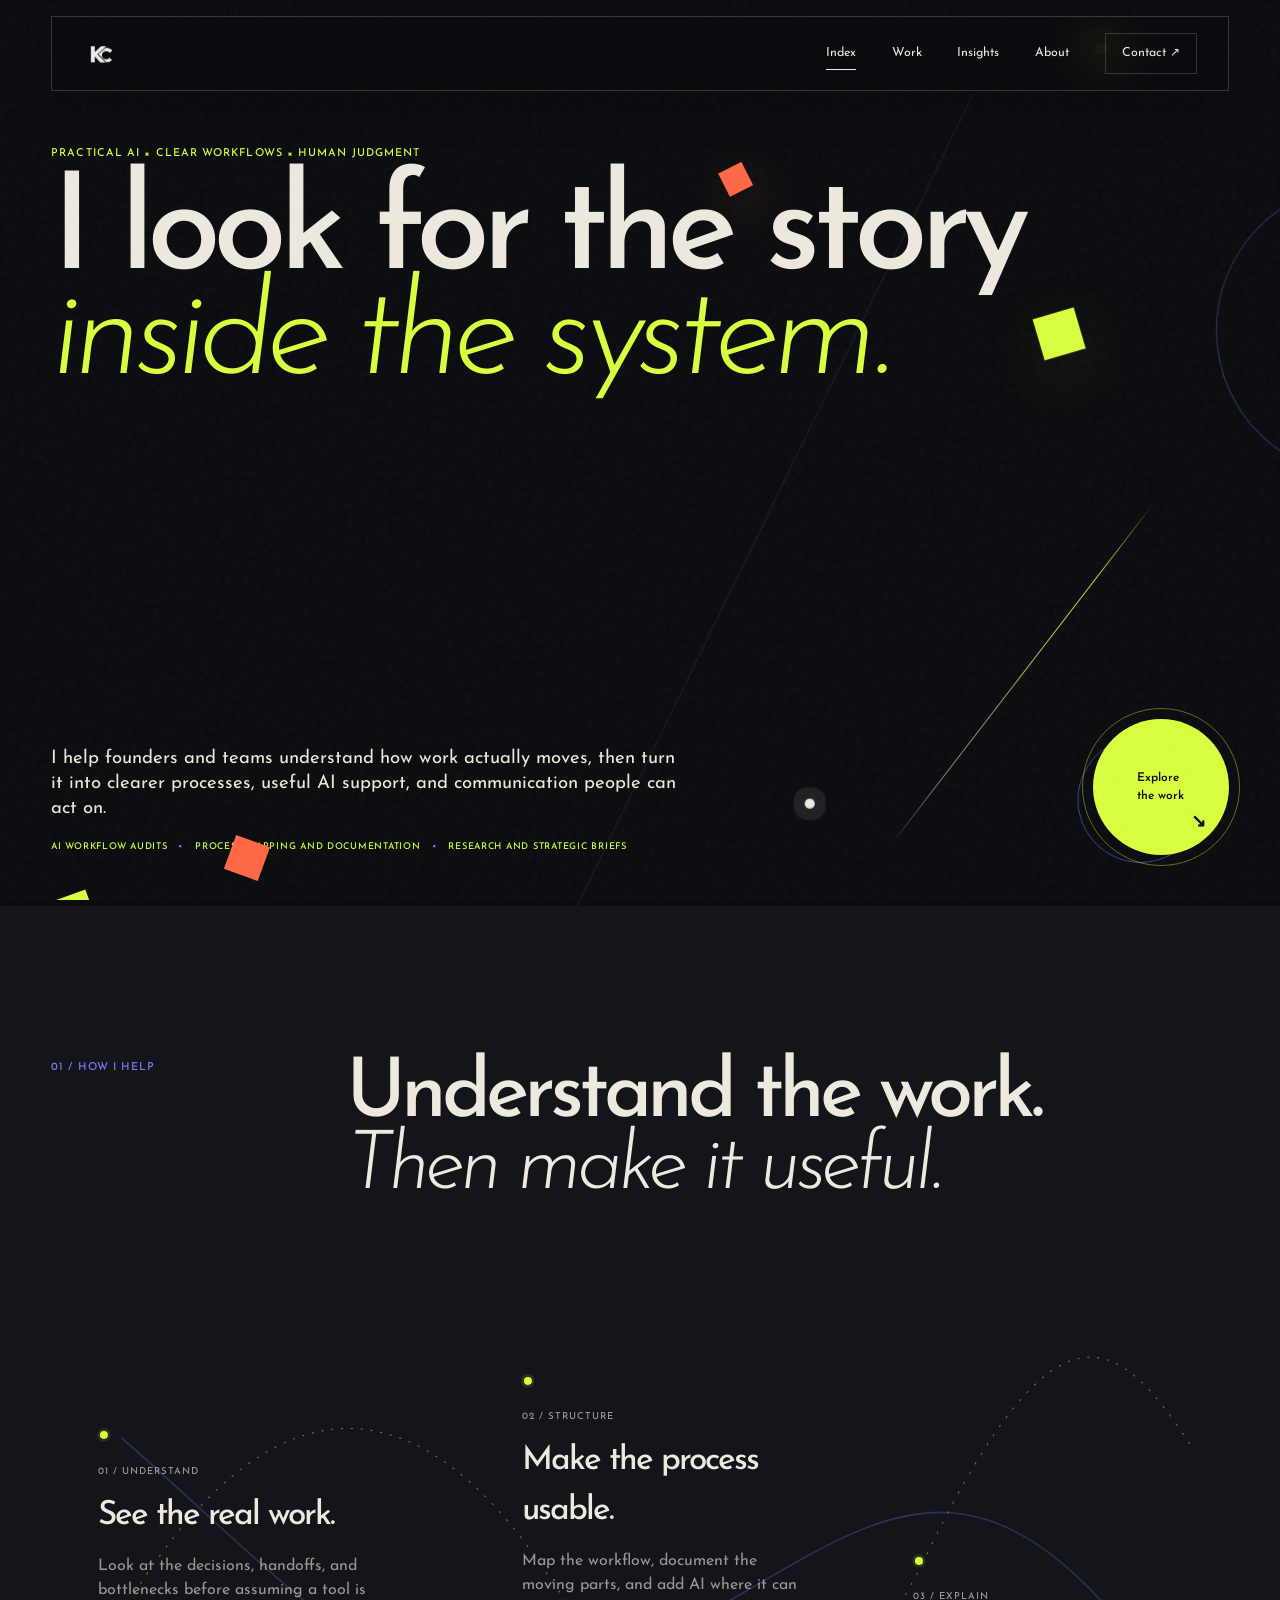
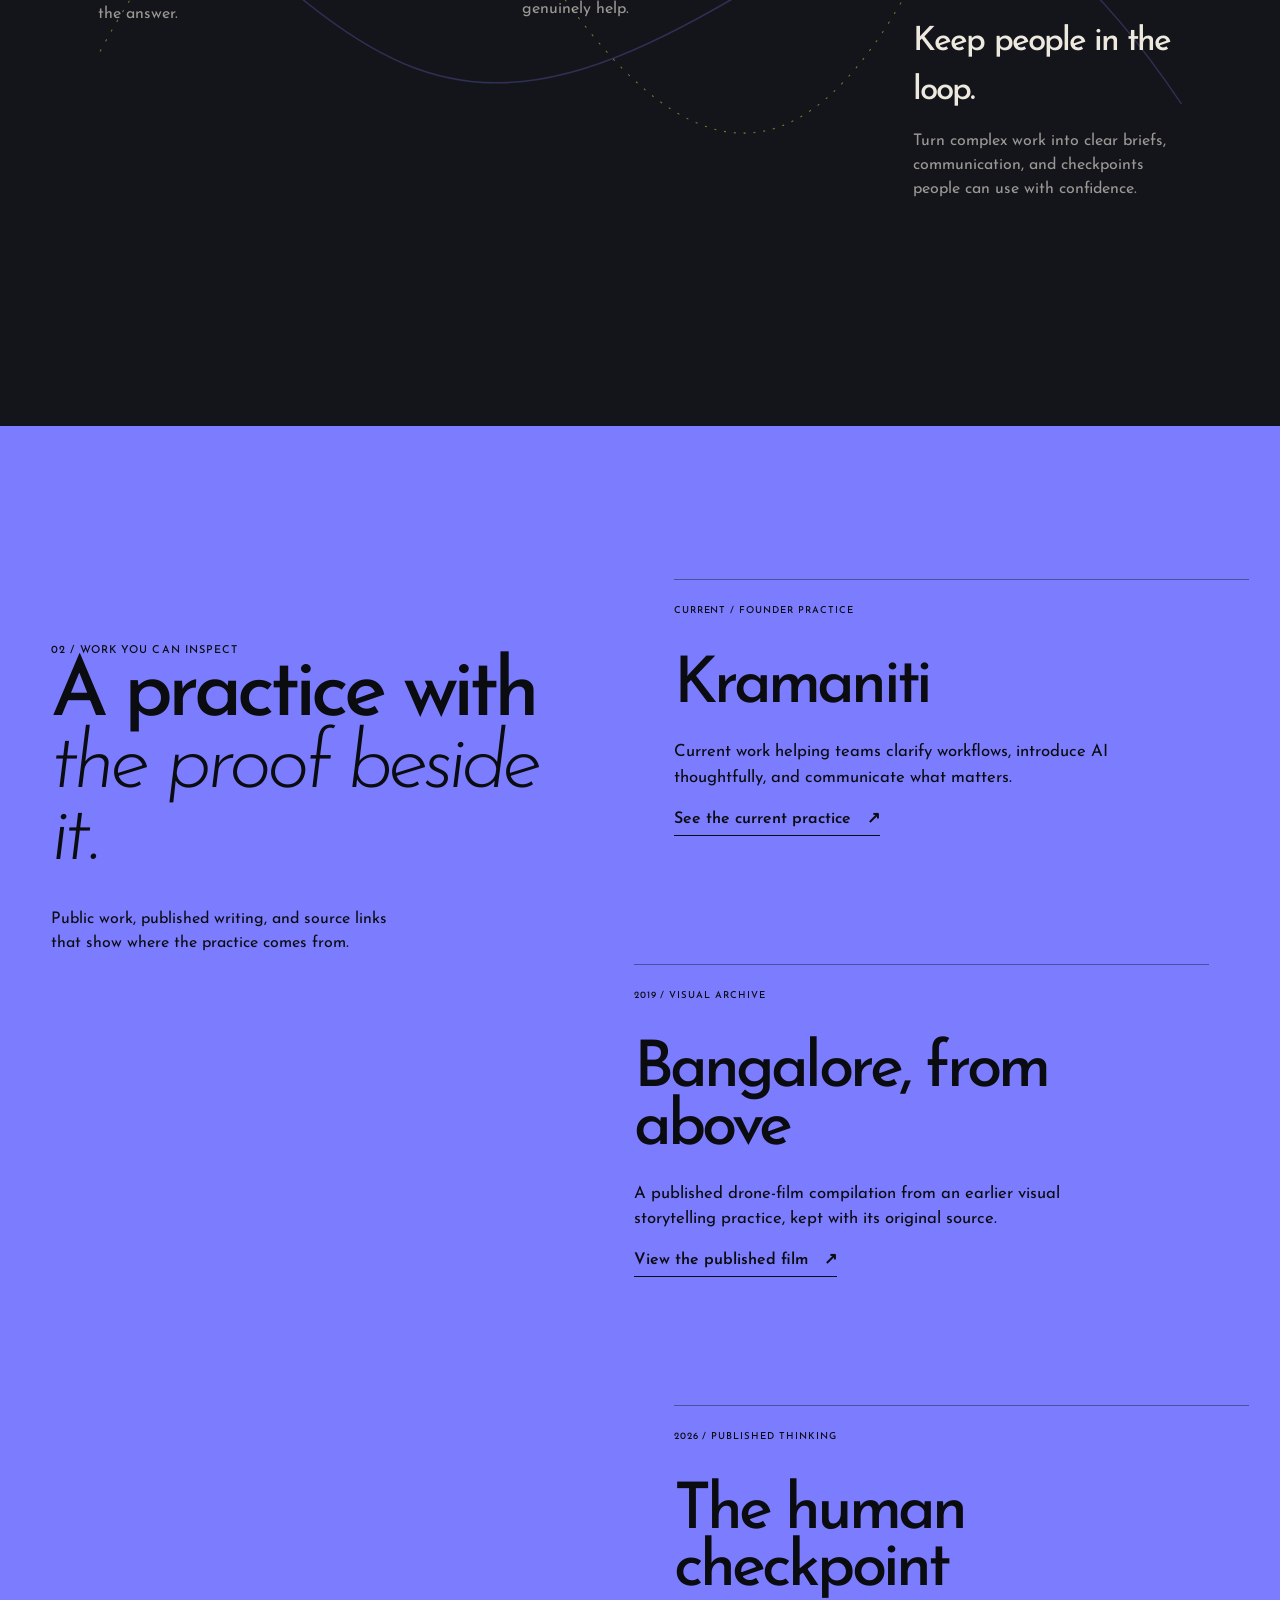
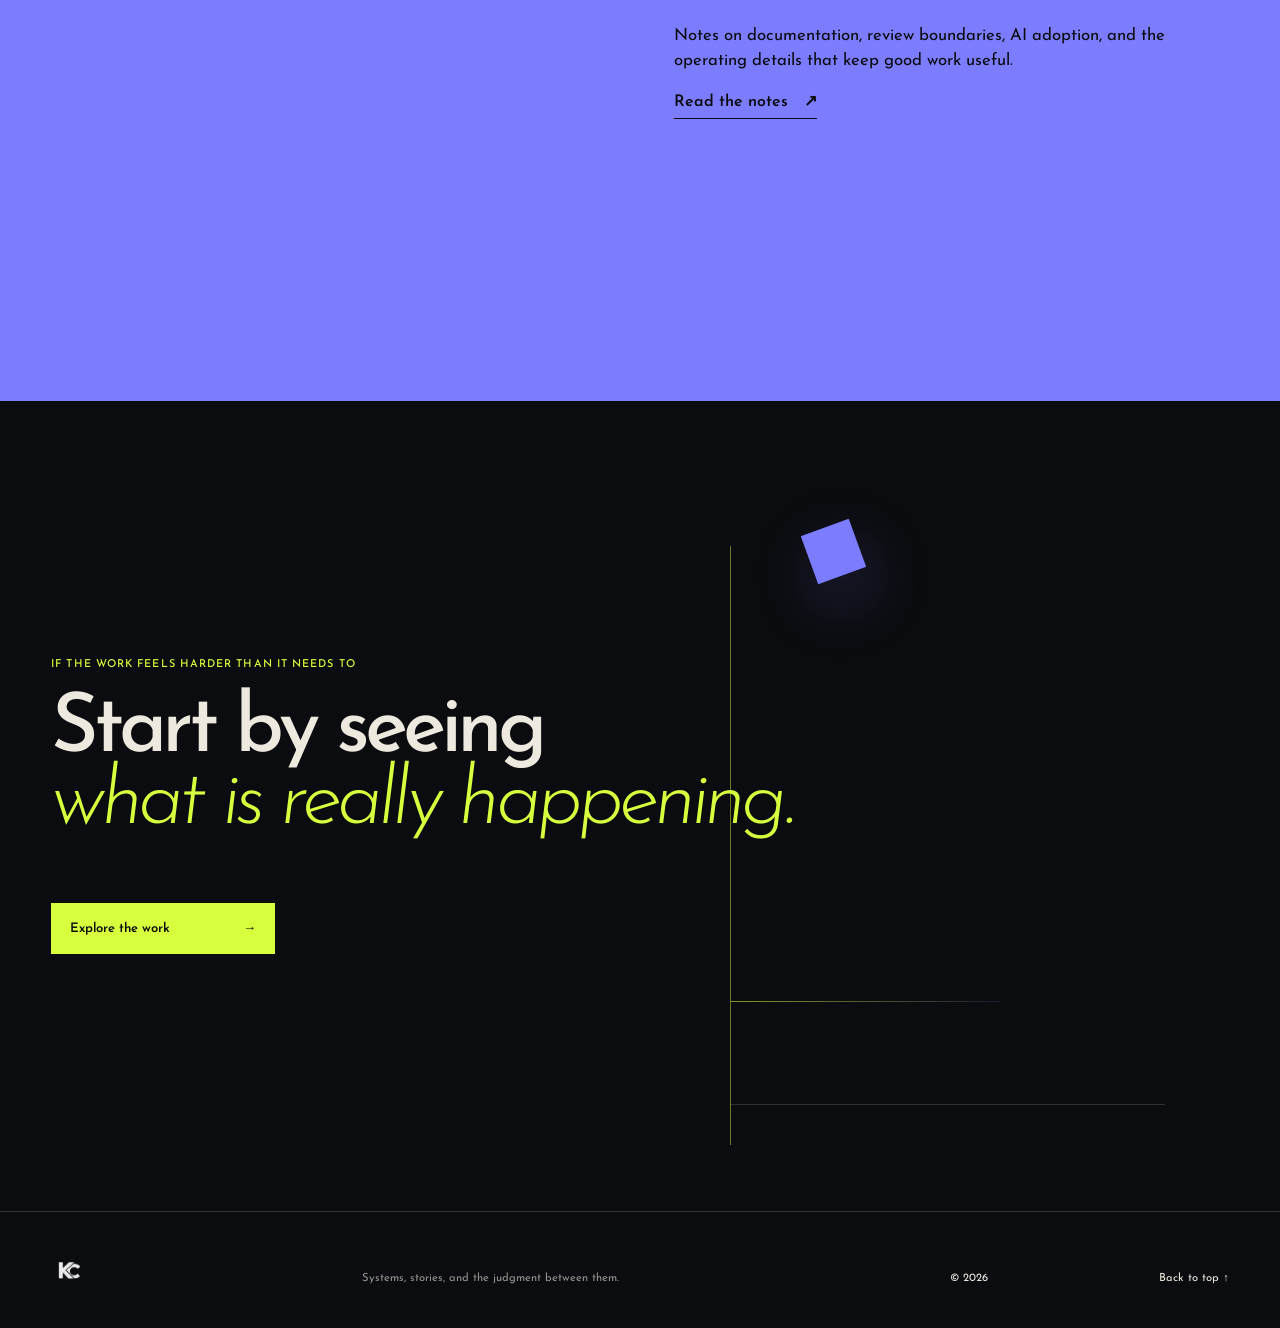
==== commit 82633f69: "Align portfolio copy with personal practice voice" ====
--- a/index.html
+++ b/index.html
@@ -9,8 +9,8 @@
 <body class="home" id="top"><a class="skip-link" href="#main">Skip to content</a><div class="grain" aria-hidden="true"></div>
 <header class="site-header"><a class="wordmark" href="index.html" aria-label="Karan Chordia, home"><img src="assets/brand/kc-mark.png" alt=""></a><button class="menu-toggle" type="button" aria-expanded="false" aria-controls="site-nav"><span>Menu</span><i></i></button><nav id="site-nav" aria-label="Primary"><a class="active" aria-current="page" href="index.html">Index</a><a href="work.html">Work</a><a href="insights.html">Insights</a><a href="about.html">About</a><a class="nav-contact" href="contact.html">Contact <span>↗</span></a></nav></header>
 <main id="main">
-<section class="home-hero" aria-labelledby="hero-title"><div class="hero-atmosphere" aria-hidden="true"><div class="scene" data-scene><div class="halo halo-one"></div><div class="halo halo-two"></div><div class="sphere"><span></span><i></i><b></b></div><div class="plane plane-one"></div><div class="plane plane-two"></div><div class="scene-label label-a">story</div><div class="scene-label label-b">system</div><div class="scene-label label-c">judgment</div></div></div><div class="hero-copy"><p class="eyebrow reveal">Systems × stories × human judgment</p><h1 id="hero-title" class="reveal">Make complexity<br><em>feel clear.</em></h1></div><div class="hero-bottom reveal"><div class="hero-proposition"><p>I help founders and teams turn complicated work into clearer workflows, useful AI support, and communication people can act on.</p><p class="hero-services mono">AI workflow audits <span>•</span> process documentation <span>•</span> clear strategic briefs</p></div><a class="orbit-link" href="work.html"><span>Explore<br>the work</span><b>↘</b></a></div></section>
-<section class="practice-field section-shell" aria-labelledby="practice-title"><header class="section-intro reveal"><p class="section-number mono">01 / How I work</p><h2 id="practice-title">Story. System.<br><em>Judgment.</em></h2></header><div class="constellation"><svg viewBox="0 0 1200 520" preserveAspectRatio="none" aria-hidden="true"><path d="M50 335C210 92 370 104 503 267S762 473 894 251 1088 70 1162 163"/><path class="ghost" d="M72 156C275 301 365 416 593 334S923 100 1152 379"/></svg><article class="constellation-item item-one reveal"><span class="node"></span><p class="mono">01 / Story</p><h3>Find the signal.</h3><p>Shape the point of view and language that lets the right thing land.</p></article><article class="constellation-item item-two reveal"><span class="node"></span><p class="mono">02 / System</p><h3>Give it structure.</h3><p>Build clear workflows, useful AI support, and deliberate handoffs.</p></article><article class="constellation-item item-three reveal"><span class="node"></span><p class="mono">03 / Judgment</p><h3>Keep consequence human.</h3><p>Use technology to support decisions—not to pretend the difficult ones disappeared.</p></article></div></section>
-<section class="evidence section-shell" aria-labelledby="evidence-title"><div class="evidence-sticky"><p class="section-number mono">02 / Selected work</p><h2 id="evidence-title">Proof with a<br><em>public trail.</em></h2><p>Selected work and writing, linked back to their original sources.</p></div><div class="evidence-stream"><article class="evidence-entry reveal"><p class="entry-meta mono">Current / Founder practice</p><h3>Kramaniti</h3><p>Founder-led work around clearer workflows, practical AI support, and coherent communication.</p><a href="https://www.kramaniti.com/" target="_blank" rel="noopener">Visit Kramaniti <span>↗</span></a></article><article class="evidence-entry reveal"><p class="entry-meta mono">2019 / Visual archive</p><h3>Bangalore, from above</h3><p>A published drone-film compilation—a trace of the earlier visual storytelling practice.</p><a href="https://www.airvuz.com/video/Cinematic-Drone-Shots-OF-Bangalore--Shot-On-Dji-Mavic-Air--Karan-Chordia?id=5db794d64ac3611313001fe4" target="_blank" rel="noopener">Watch on AirVuz <span>↗</span></a></article><article class="evidence-entry reveal"><p class="entry-meta mono">2026 / Published thinking</p><h3>The human checkpoint</h3><p>Notes on workflow clarity, review boundaries, AI adoption, and the operating detail behind good work.</p><a href="insights.html">Browse selected writing <span>↗</span></a></article></div></section>
-<section class="home-close section-shell" aria-labelledby="close-title"><div class="close-orbit" aria-hidden="true"><span></span></div><p class="eyebrow reveal">The useful question</p><h2 id="close-title" class="reveal">What could become<br><em>clearer from here?</em></h2><div class="close-actions reveal"><a class="primary-link" href="work.html">Explore selected work <span>→</span></a></div></section>
+<section class="home-hero" aria-labelledby="hero-title"><div class="hero-atmosphere" aria-hidden="true"><div class="scene" data-scene><div class="halo halo-one"></div><div class="halo halo-two"></div><div class="sphere"><span></span><i></i><b></b></div><div class="plane plane-one"></div><div class="plane plane-two"></div><div class="scene-label label-a">story</div><div class="scene-label label-b">system</div><div class="scene-label label-c">judgment</div></div></div><div class="hero-copy"><p class="eyebrow reveal">Practical AI × clear workflows × human judgment</p><h1 id="hero-title" class="reveal">I look for the story<br><em>inside the system.</em></h1></div><div class="hero-bottom reveal"><div class="hero-proposition"><p>I help founders and teams understand how work actually moves, then turn it into clearer processes, useful AI support, and communication people can act on.</p><p class="hero-services mono">AI workflow audits <span>•</span> process mapping and documentation <span>•</span> research and strategic briefs</p></div><a class="orbit-link" href="work.html"><span>Explore<br>the work</span><b>↘</b></a></div></section>
+<section class="practice-field section-shell" aria-labelledby="practice-title"><header class="section-intro reveal"><p class="section-number mono">01 / How I help</p><h2 id="practice-title">Understand the work.<br><em>Then make it useful.</em></h2></header><div class="constellation"><svg viewBox="0 0 1200 520" preserveAspectRatio="none" aria-hidden="true"><path d="M50 335C210 92 370 104 503 267S762 473 894 251 1088 70 1162 163"/><path class="ghost" d="M72 156C275 301 365 416 593 334S923 100 1152 379"/></svg><article class="constellation-item item-one reveal"><span class="node"></span><p class="mono">01 / Understand</p><h3>See the real work.</h3><p>Look at the decisions, handoffs, and bottlenecks before assuming a tool is the answer.</p></article><article class="constellation-item item-two reveal"><span class="node"></span><p class="mono">02 / Structure</p><h3>Make the process usable.</h3><p>Map the workflow, document the moving parts, and add AI where it can genuinely help.</p></article><article class="constellation-item item-three reveal"><span class="node"></span><p class="mono">03 / Explain</p><h3>Keep people in the loop.</h3><p>Turn complex work into clear briefs, communication, and checkpoints people can use with confidence.</p></article></div></section>
+<section class="evidence section-shell" aria-labelledby="evidence-title"><div class="evidence-sticky"><p class="section-number mono">02 / Work you can inspect</p><h2 id="evidence-title">A practice with<br><em>the proof beside it.</em></h2><p>Public work, published writing, and source links that show where the practice comes from.</p></div><div class="evidence-stream"><article class="evidence-entry reveal"><p class="entry-meta mono">Current / Founder practice</p><h3>Kramaniti</h3><p>Current work helping teams clarify workflows, introduce AI thoughtfully, and communicate what matters.</p><a href="https://www.kramaniti.com/" target="_blank" rel="noopener">See the current practice <span>↗</span></a></article><article class="evidence-entry reveal"><p class="entry-meta mono">2019 / Visual archive</p><h3>Bangalore, from above</h3><p>A published drone-film compilation from an earlier visual storytelling practice, kept with its original source.</p><a href="https://www.airvuz.com/video/Cinematic-Drone-Shots-OF-Bangalore--Shot-On-Dji-Mavic-Air--Karan-Chordia?id=5db794d64ac3611313001fe4" target="_blank" rel="noopener">View the published film <span>↗</span></a></article><article class="evidence-entry reveal"><p class="entry-meta mono">2026 / Published thinking</p><h3>The human checkpoint</h3><p>Notes on documentation, review boundaries, AI adoption, and the operating details that keep good work useful.</p><a href="insights.html">Read the notes <span>↗</span></a></article></div></section>
+<section class="home-close section-shell" aria-labelledby="close-title"><div class="close-orbit" aria-hidden="true"><span></span></div><p class="eyebrow reveal">If the work feels harder than it needs to</p><h2 id="close-title" class="reveal">Start by seeing<br><em>what is really happening.</em></h2><div class="close-actions reveal"><a class="primary-link" href="work.html">Explore the work <span>→</span></a></div></section>
 </main><footer class="site-footer"><a class="wordmark" href="#top" aria-label="Karan Chordia, home"><img src="assets/brand/kc-mark.png" alt=""></a><p>Systems, stories, and the judgment between them.</p><div><span>© <span data-year></span></span><a href="#top">Back to top ↑</a></div></footer><script src="app.js?v=20260925-scroll-objects"></script></body></html>
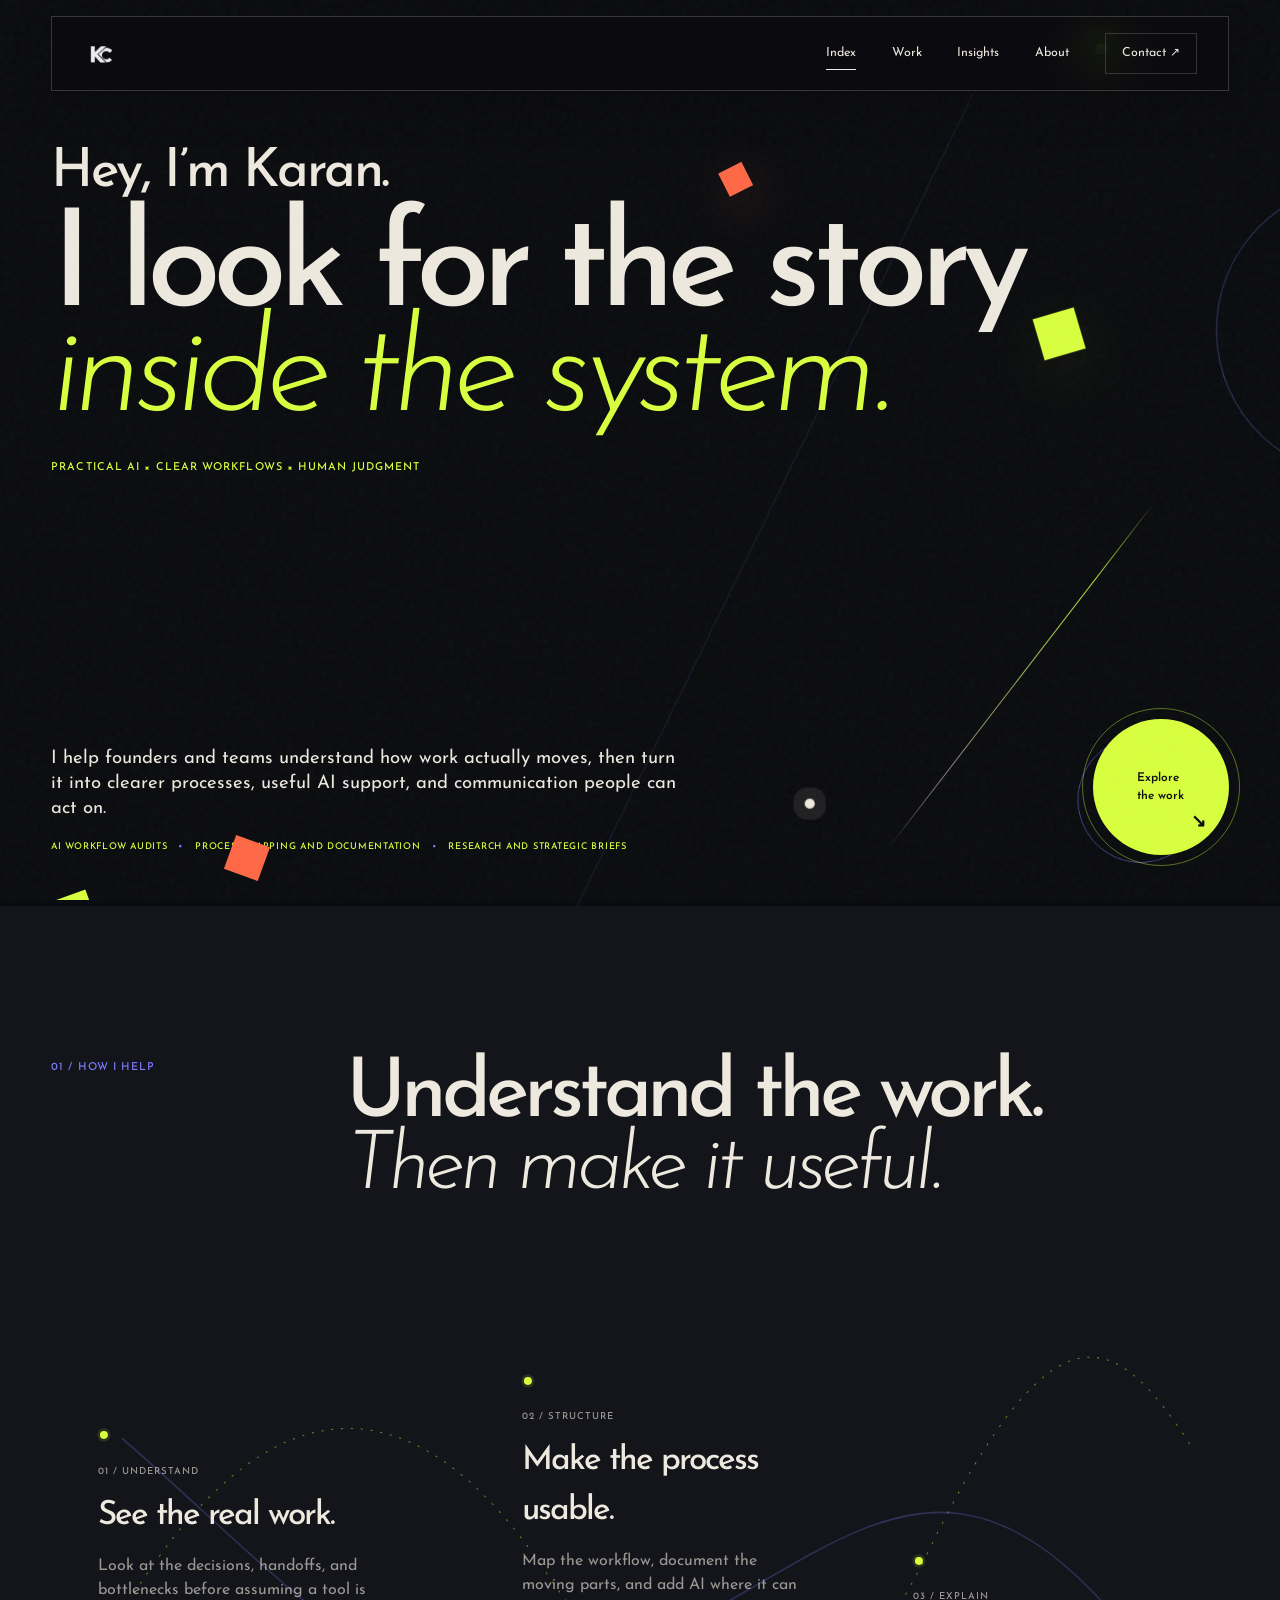
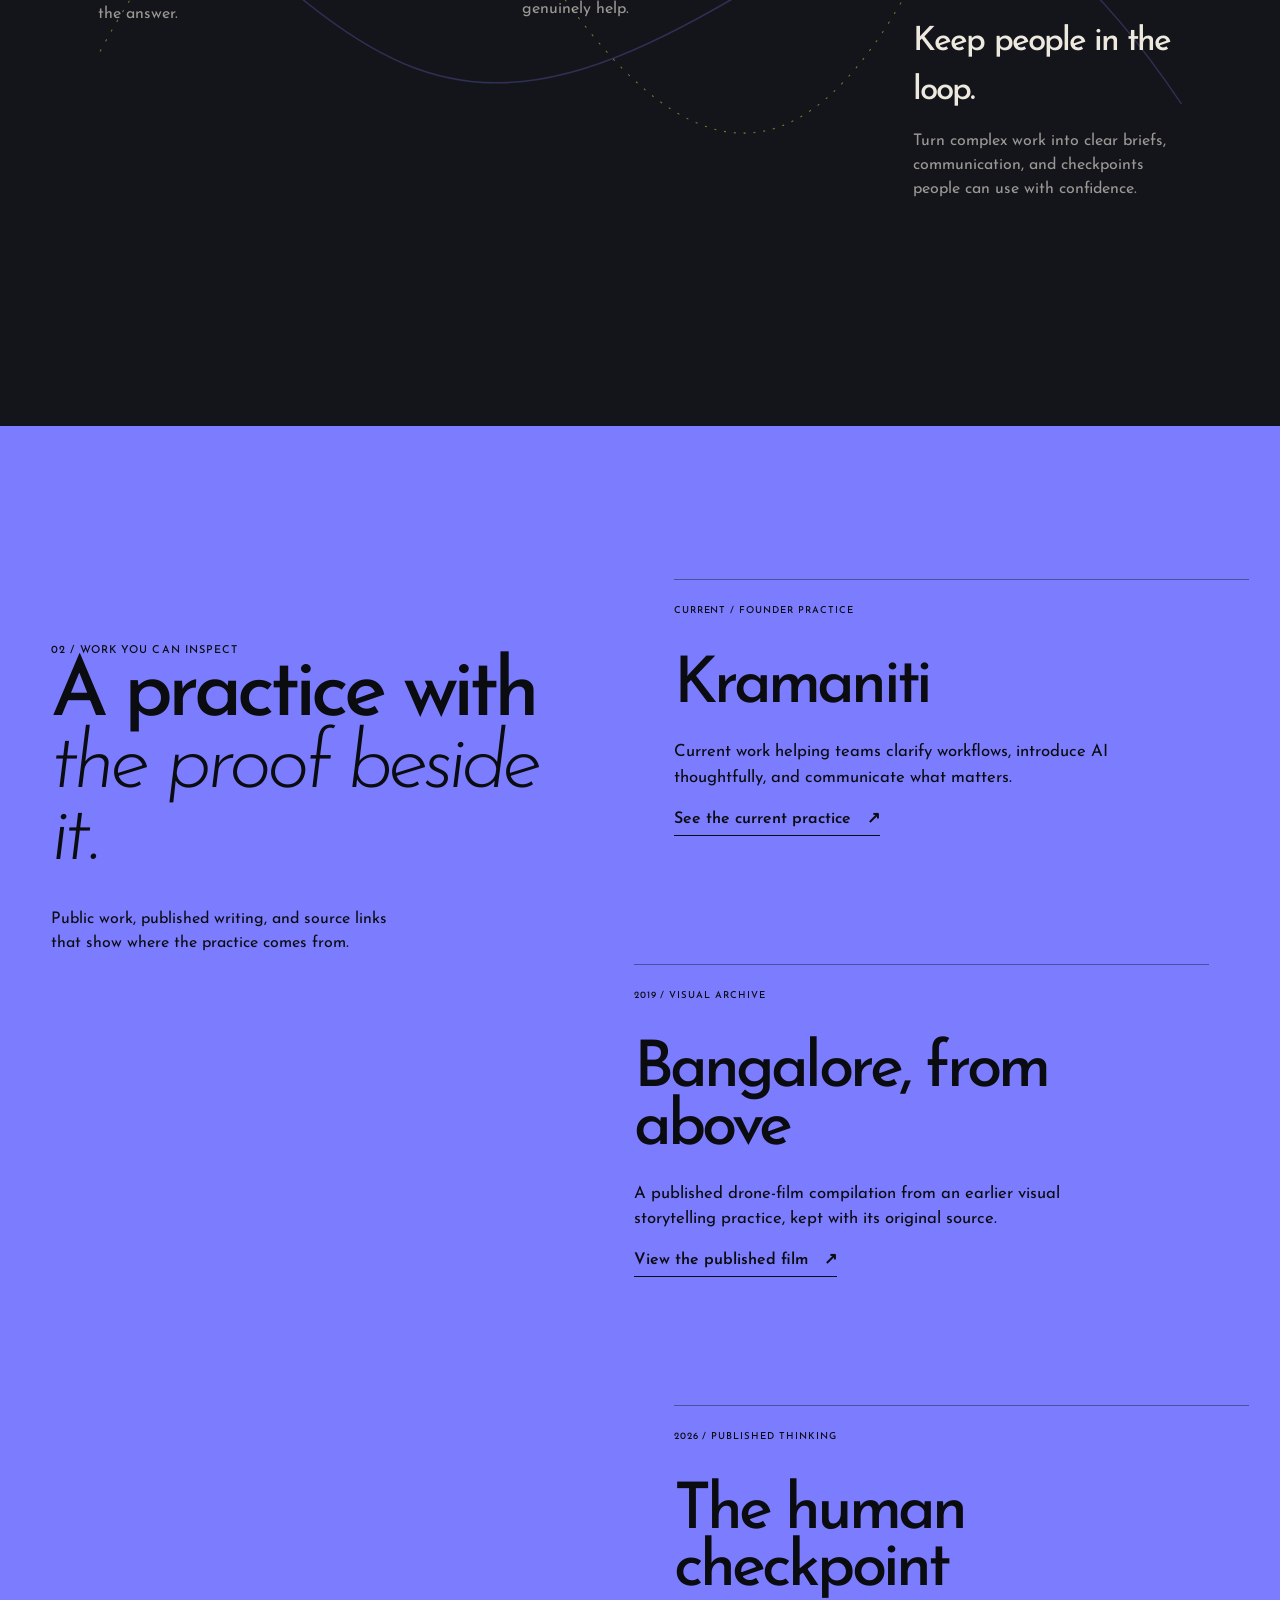
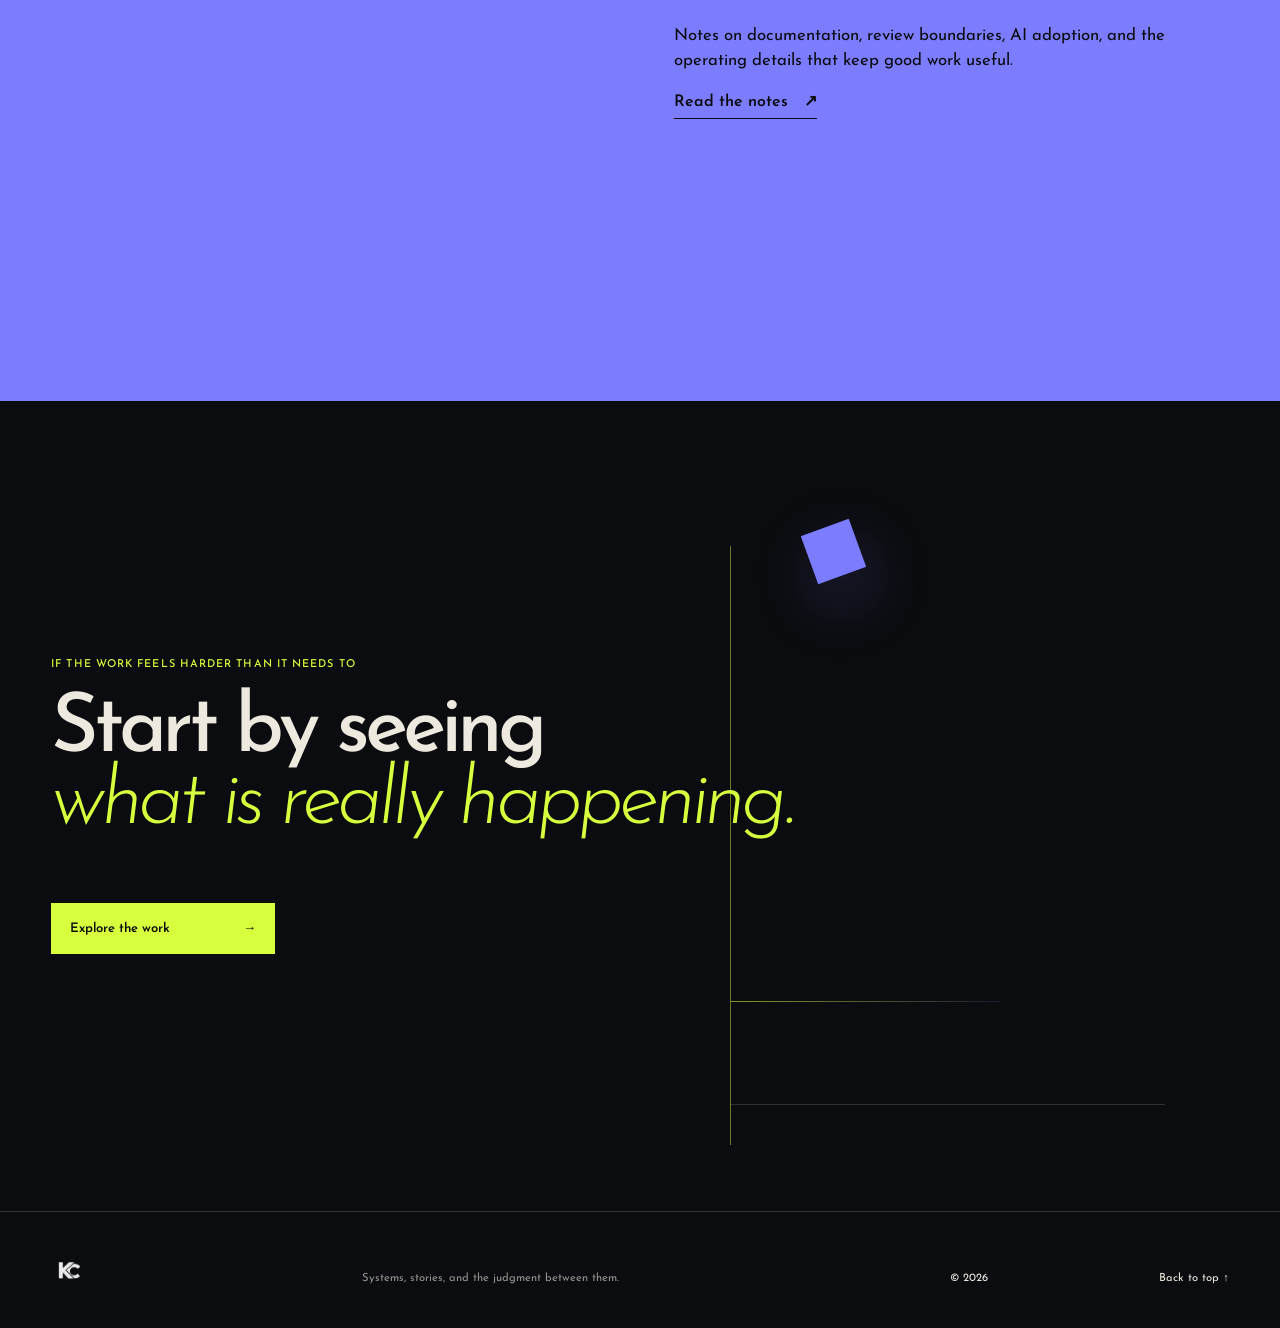
==== commit ba67591a: "Open homepage hero with a name greeting" ====
--- a/index.html
+++ b/index.html
@@ -4,12 +4,12 @@
   <meta charset="utf-8"><meta name="viewport" content="width=device-width, initial-scale=1">
   <meta name="description" content="Karan Chordia helps founders and teams create clearer workflows, useful AI support, and communication people can act on."><meta name="theme-color" content="#0b0c0f">
   <title>Karan Chordia — Systems, stories, judgment</title><link rel="icon" href="assets/brand/kc-favicon.png" type="image/png"><link rel="apple-touch-icon" href="assets/brand/apple-touch-icon.png">
-  <link rel="preconnect" href="https://fonts.googleapis.com"><link rel="preconnect" href="https://fonts.gstatic.com" crossorigin><link href="https://fonts.googleapis.com/css2?family=DM+Mono:wght@400;500&family=Manrope:wght@400;500;600&family=Newsreader:ital,opsz,wght@1,6..72,300;1,6..72,400&display=swap" rel="stylesheet"><link rel="stylesheet" href="styles.css?v=20260925-scroll-objects">
+  <link rel="preconnect" href="https://fonts.googleapis.com"><link rel="preconnect" href="https://fonts.gstatic.com" crossorigin><link href="https://fonts.googleapis.com/css2?family=DM+Mono:wght@400;500&family=Manrope:wght@400;500;600&family=Newsreader:ital,opsz,wght@1,6..72,300;1,6..72,400&display=swap" rel="stylesheet"><link rel="stylesheet" href="styles.css?v=20260928-hero-greeting">
 </head>
 <body class="home" id="top"><a class="skip-link" href="#main">Skip to content</a><div class="grain" aria-hidden="true"></div>
 <header class="site-header"><a class="wordmark" href="index.html" aria-label="Karan Chordia, home"><img src="assets/brand/kc-mark.png" alt=""></a><button class="menu-toggle" type="button" aria-expanded="false" aria-controls="site-nav"><span>Menu</span><i></i></button><nav id="site-nav" aria-label="Primary"><a class="active" aria-current="page" href="index.html">Index</a><a href="work.html">Work</a><a href="insights.html">Insights</a><a href="about.html">About</a><a class="nav-contact" href="contact.html">Contact <span>↗</span></a></nav></header>
 <main id="main">
-<section class="home-hero" aria-labelledby="hero-title"><div class="hero-atmosphere" aria-hidden="true"><div class="scene" data-scene><div class="halo halo-one"></div><div class="halo halo-two"></div><div class="sphere"><span></span><i></i><b></b></div><div class="plane plane-one"></div><div class="plane plane-two"></div><div class="scene-label label-a">story</div><div class="scene-label label-b">system</div><div class="scene-label label-c">judgment</div></div></div><div class="hero-copy"><p class="eyebrow reveal">Practical AI × clear workflows × human judgment</p><h1 id="hero-title" class="reveal">I look for the story<br><em>inside the system.</em></h1></div><div class="hero-bottom reveal"><div class="hero-proposition"><p>I help founders and teams understand how work actually moves, then turn it into clearer processes, useful AI support, and communication people can act on.</p><p class="hero-services mono">AI workflow audits <span>•</span> process mapping and documentation <span>•</span> research and strategic briefs</p></div><a class="orbit-link" href="work.html"><span>Explore<br>the work</span><b>↘</b></a></div></section>
+<section class="home-hero" aria-labelledby="hero-title"><div class="hero-atmosphere" aria-hidden="true"><div class="scene" data-scene><div class="halo halo-one"></div><div class="halo halo-two"></div><div class="sphere"><span></span><i></i><b></b></div><div class="plane plane-one"></div><div class="plane plane-two"></div><div class="scene-label label-a">story</div><div class="scene-label label-b">system</div><div class="scene-label label-c">judgment</div></div></div><div class="hero-copy"><h1 id="hero-title" class="reveal"><span class="hero-greeting">Hey, I’m Karan.</span> I look for the story<br><em>inside the system.</em></h1><p class="eyebrow hero-kicker reveal">Practical AI × clear workflows × human judgment</p></div><div class="hero-bottom reveal"><div class="hero-proposition"><p>I help founders and teams understand how work actually moves, then turn it into clearer processes, useful AI support, and communication people can act on.</p><p class="hero-services mono">AI workflow audits <span>•</span> process mapping and documentation <span>•</span> research and strategic briefs</p></div><a class="orbit-link" href="work.html"><span>Explore<br>the work</span><b>↘</b></a></div></section>
 <section class="practice-field section-shell" aria-labelledby="practice-title"><header class="section-intro reveal"><p class="section-number mono">01 / How I help</p><h2 id="practice-title">Understand the work.<br><em>Then make it useful.</em></h2></header><div class="constellation"><svg viewBox="0 0 1200 520" preserveAspectRatio="none" aria-hidden="true"><path d="M50 335C210 92 370 104 503 267S762 473 894 251 1088 70 1162 163"/><path class="ghost" d="M72 156C275 301 365 416 593 334S923 100 1152 379"/></svg><article class="constellation-item item-one reveal"><span class="node"></span><p class="mono">01 / Understand</p><h3>See the real work.</h3><p>Look at the decisions, handoffs, and bottlenecks before assuming a tool is the answer.</p></article><article class="constellation-item item-two reveal"><span class="node"></span><p class="mono">02 / Structure</p><h3>Make the process usable.</h3><p>Map the workflow, document the moving parts, and add AI where it can genuinely help.</p></article><article class="constellation-item item-three reveal"><span class="node"></span><p class="mono">03 / Explain</p><h3>Keep people in the loop.</h3><p>Turn complex work into clear briefs, communication, and checkpoints people can use with confidence.</p></article></div></section>
 <section class="evidence section-shell" aria-labelledby="evidence-title"><div class="evidence-sticky"><p class="section-number mono">02 / Work you can inspect</p><h2 id="evidence-title">A practice with<br><em>the proof beside it.</em></h2><p>Public work, published writing, and source links that show where the practice comes from.</p></div><div class="evidence-stream"><article class="evidence-entry reveal"><p class="entry-meta mono">Current / Founder practice</p><h3>Kramaniti</h3><p>Current work helping teams clarify workflows, introduce AI thoughtfully, and communicate what matters.</p><a href="https://www.kramaniti.com/" target="_blank" rel="noopener">See the current practice <span>↗</span></a></article><article class="evidence-entry reveal"><p class="entry-meta mono">2019 / Visual archive</p><h3>Bangalore, from above</h3><p>A published drone-film compilation from an earlier visual storytelling practice, kept with its original source.</p><a href="https://www.airvuz.com/video/Cinematic-Drone-Shots-OF-Bangalore--Shot-On-Dji-Mavic-Air--Karan-Chordia?id=5db794d64ac3611313001fe4" target="_blank" rel="noopener">View the published film <span>↗</span></a></article><article class="evidence-entry reveal"><p class="entry-meta mono">2026 / Published thinking</p><h3>The human checkpoint</h3><p>Notes on documentation, review boundaries, AI adoption, and the operating details that keep good work useful.</p><a href="insights.html">Read the notes <span>↗</span></a></article></div></section>
 <section class="home-close section-shell" aria-labelledby="close-title"><div class="close-orbit" aria-hidden="true"><span></span></div><p class="eyebrow reveal">If the work feels harder than it needs to</p><h2 id="close-title" class="reveal">Start by seeing<br><em>what is really happening.</em></h2><div class="close-actions reveal"><a class="primary-link" href="work.html">Explore the work <span>→</span></a></div></section>
--- a/styles.css
+++ b/styles.css
@@ -84,3 +84,6 @@
 
 /* Homepage proposition: make the offer legible before the archive begins. */
 .hero-proposition{max-width:40rem}.hero-bottom .hero-proposition>p:first-child{max-width:40rem;font-size:clamp(1.05rem,1.45vw,1.35rem);line-height:1.35}.hero-services{margin:.95rem 0 0!important;color:var(--acid);font-size:.58rem!important;line-height:1.7!important;letter-spacing:.08em}.hero-services span{color:var(--violet);padding:0 .45rem}@media(max-width:800px){.hero-bottom .hero-proposition>p:first-child{max-width:64vw}.hero-services{max-width:64vw;font-size:.5rem!important}.hero-services span{padding:0 .25rem}}@media(max-width:430px){.hero-bottom .hero-proposition>p:first-child,.hero-services{max-width:58vw}}
+
+/* Homepage greeting: introduce Karan by name before the headline. */
+.home-hero h1 .hero-greeting{display:block;font-size:clamp(2rem,4.2vw,4.4rem);line-height:1;letter-spacing:-.045em;font-weight:500;color:var(--paper);margin:0 0 clamp(.85rem,1.6vw,1.5rem)}.hero-kicker{margin:clamp(1.4rem,2.4vw,2.2rem) 0 0}@media(max-width:800px){.home-hero h1 .hero-greeting{font-size:clamp(2rem,10vw,3.2rem);margin-bottom:.9rem}.hero-kicker{margin-top:1.3rem}}
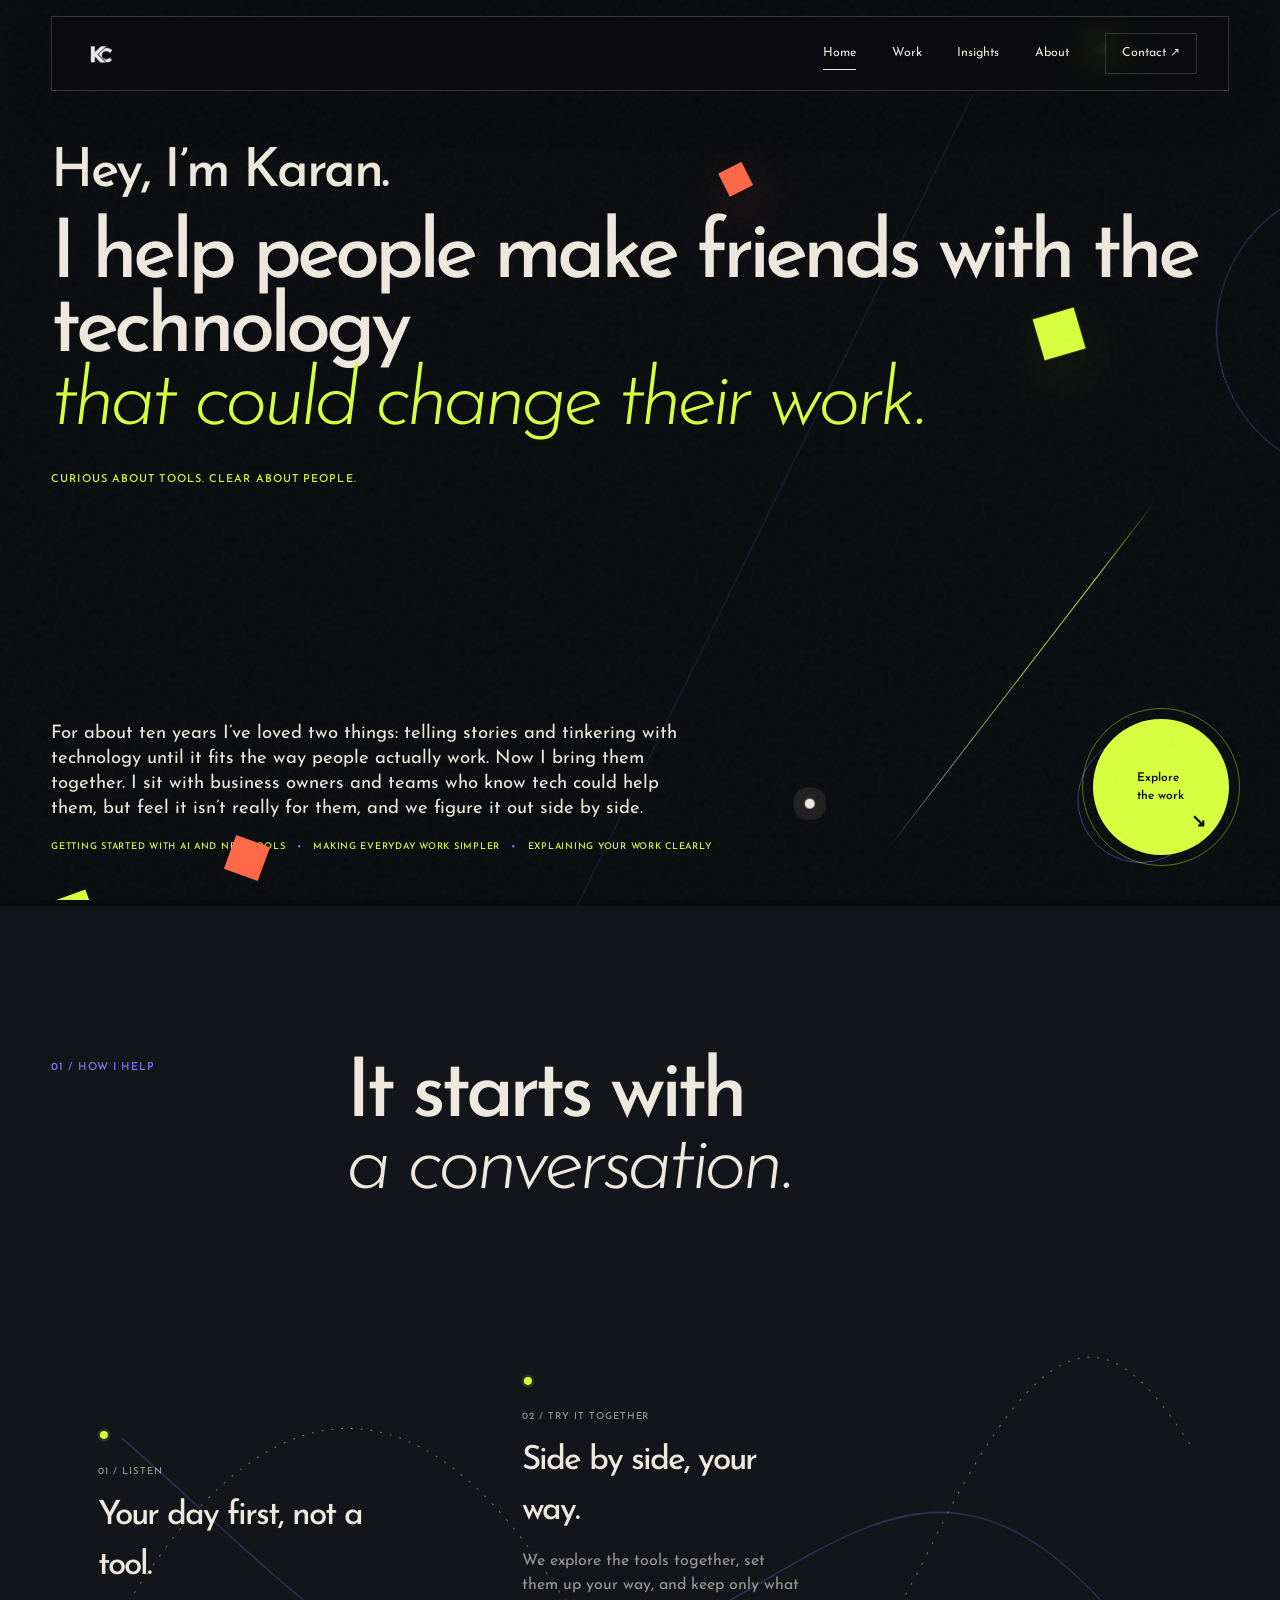
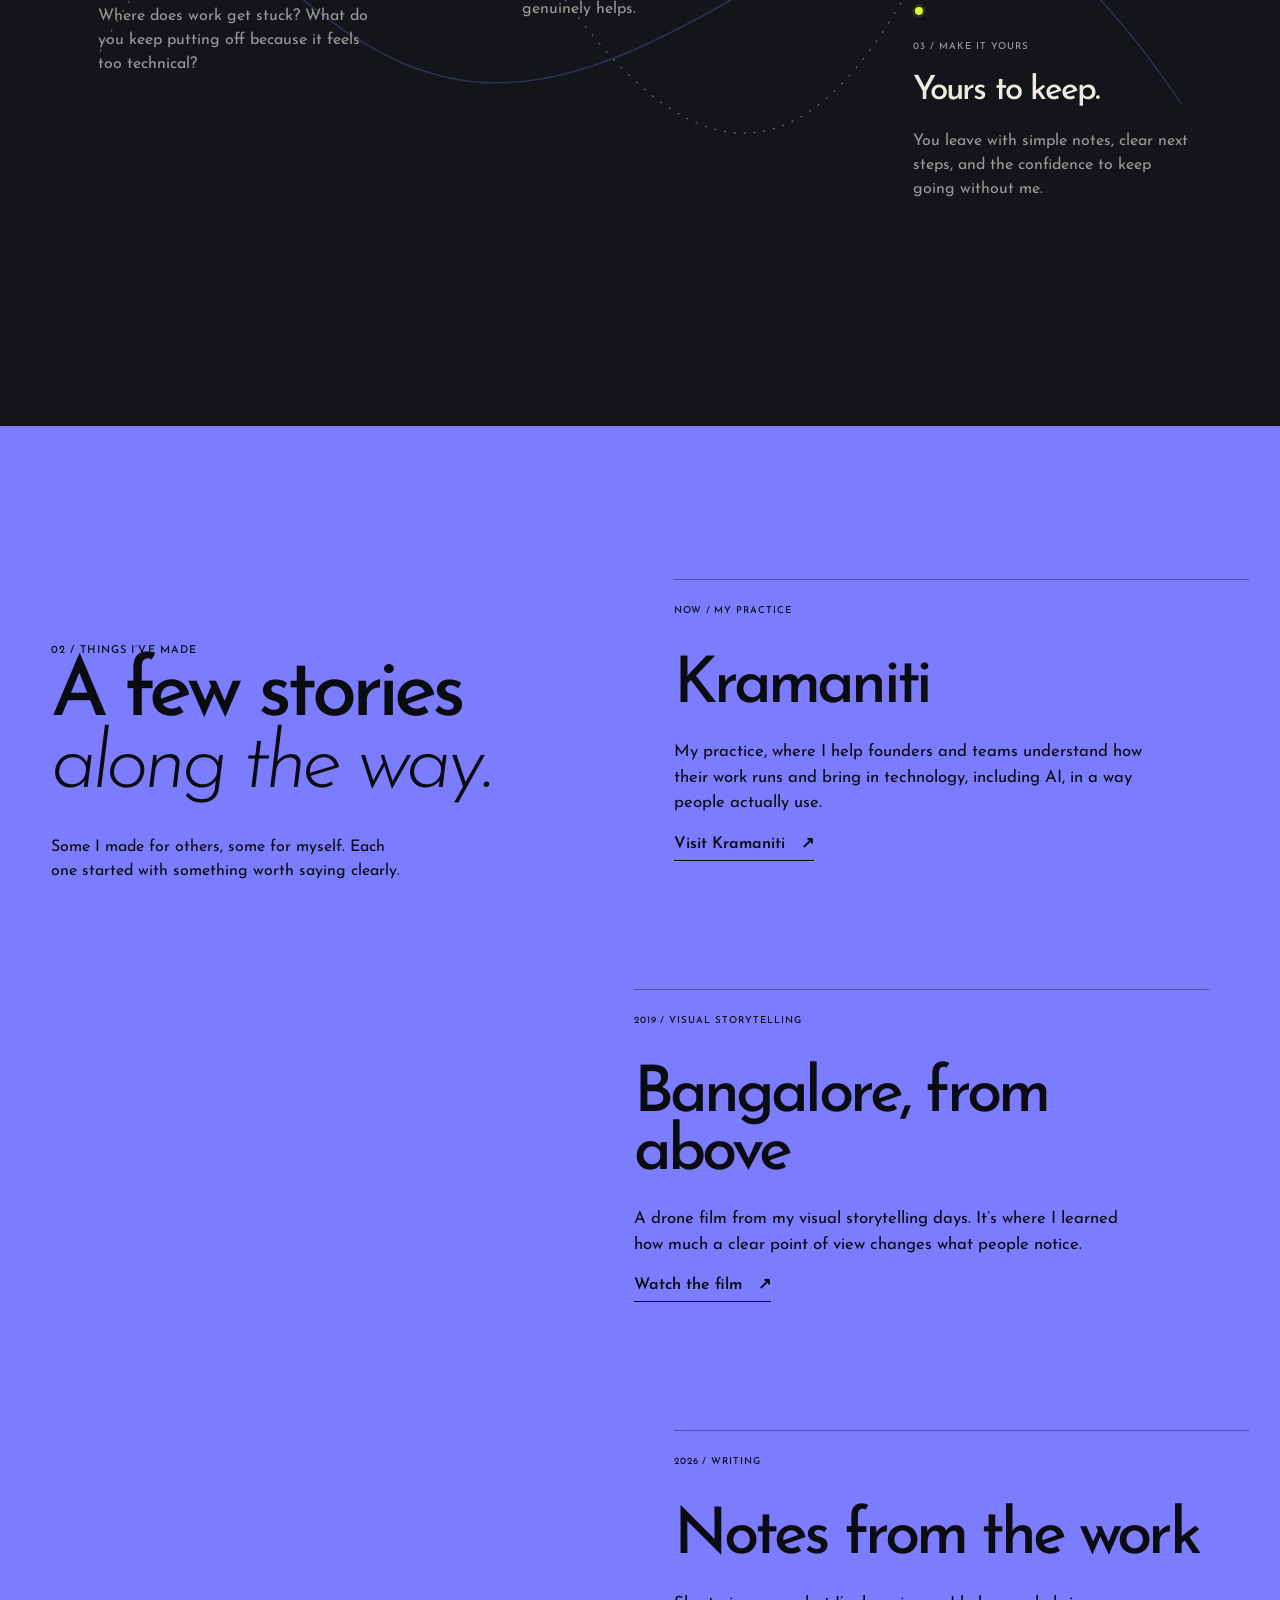
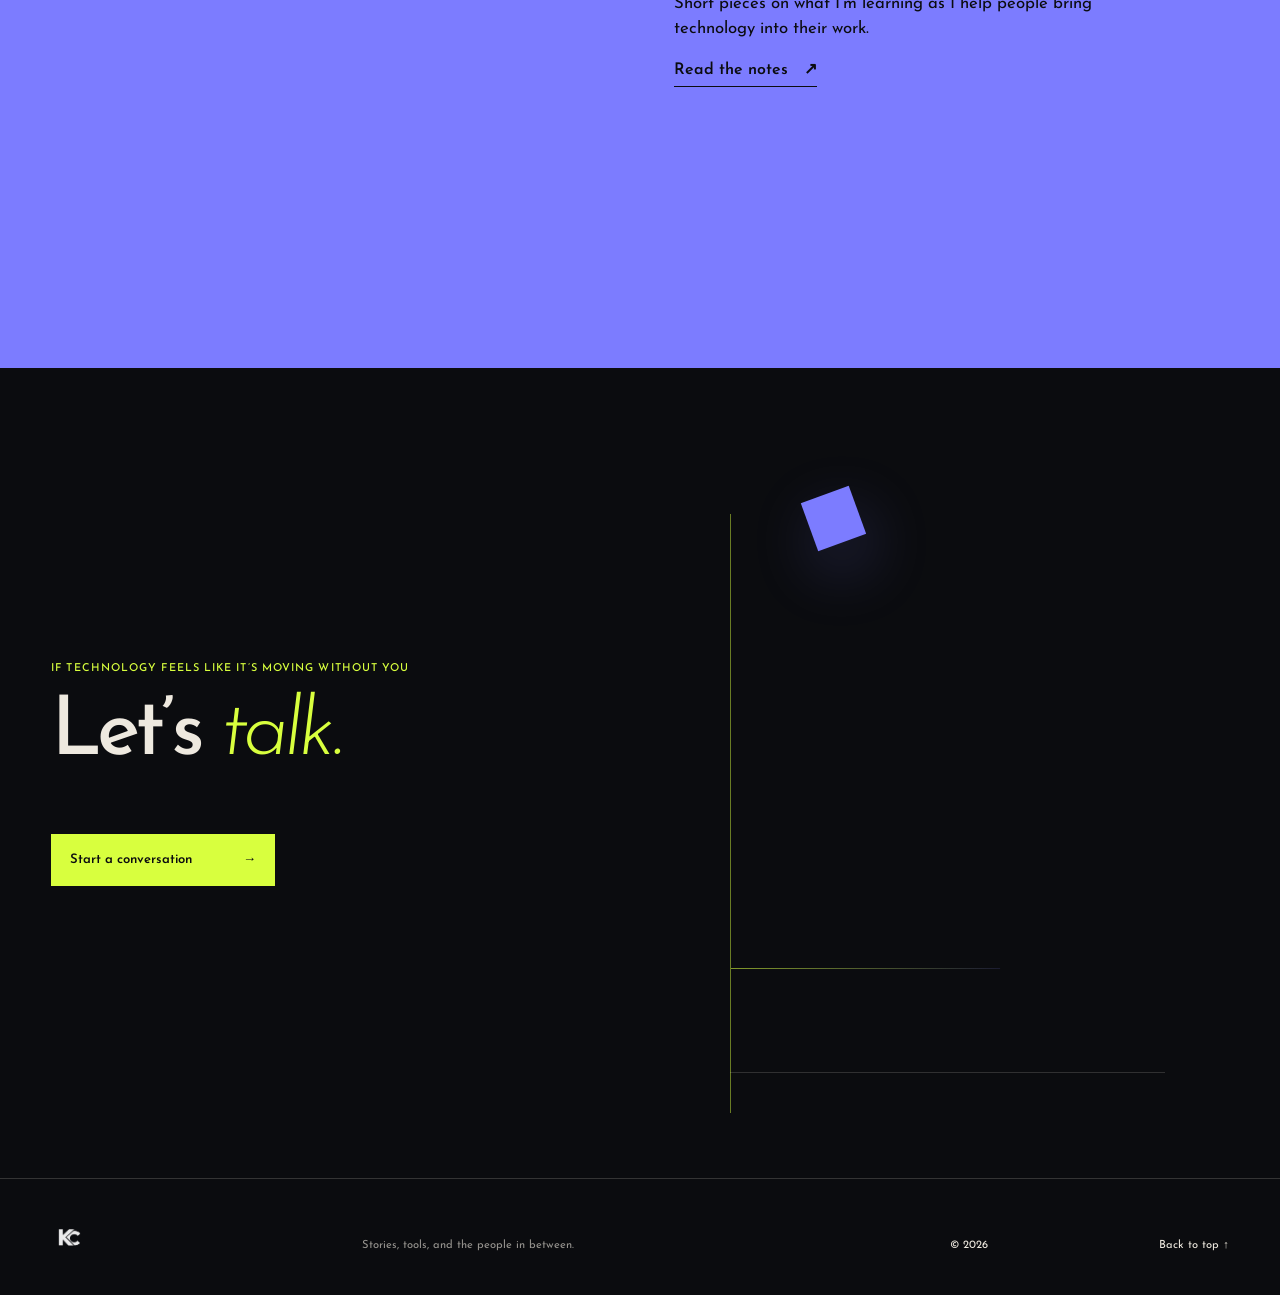
==== commit 32446a72: "Rewrite site copy as one story, warm up decorative labels" ====
--- a/index.html
+++ b/index.html
@@ -2,15 +2,15 @@
 <html lang="en">
 <head>
   <meta charset="utf-8"><meta name="viewport" content="width=device-width, initial-scale=1">
-  <meta name="description" content="Karan Chordia helps founders and teams create clearer workflows, useful AI support, and communication people can act on."><meta name="theme-color" content="#0b0c0f">
-  <title>Karan Chordia — Systems, stories, judgment</title><link rel="icon" href="assets/brand/kc-favicon.png" type="image/png"><link rel="apple-touch-icon" href="assets/brand/apple-touch-icon.png">
-  <link rel="preconnect" href="https://fonts.googleapis.com"><link rel="preconnect" href="https://fonts.gstatic.com" crossorigin><link href="https://fonts.googleapis.com/css2?family=DM+Mono:wght@400;500&family=Manrope:wght@400;500;600&family=Newsreader:ital,opsz,wght@1,6..72,300;1,6..72,400&display=swap" rel="stylesheet"><link rel="stylesheet" href="styles.css?v=20260928-hero-greeting">
+  <meta name="description" content="Karan Chordia loves telling stories and tinkering with technology. He sits with business owners and teams who feel tech isn’t for them, and helps them make it work their way."><meta name="theme-color" content="#0b0c0f">
+  <title>Karan Chordia | Stories, tools, and the people in between</title><link rel="icon" href="assets/brand/kc-favicon.png" type="image/png"><link rel="apple-touch-icon" href="assets/brand/apple-touch-icon.png">
+  <link rel="preconnect" href="https://fonts.googleapis.com"><link rel="preconnect" href="https://fonts.gstatic.com" crossorigin><link href="https://fonts.googleapis.com/css2?family=DM+Mono:wght@400;500&family=Manrope:wght@400;500;600&family=Newsreader:ital,opsz,wght@1,6..72,300;1,6..72,400&display=swap" rel="stylesheet"><link rel="stylesheet" href="styles.css?v=20261010-story-copy">
 </head>
 <body class="home" id="top"><a class="skip-link" href="#main">Skip to content</a><div class="grain" aria-hidden="true"></div>
-<header class="site-header"><a class="wordmark" href="index.html" aria-label="Karan Chordia, home"><img src="assets/brand/kc-mark.png" alt=""></a><button class="menu-toggle" type="button" aria-expanded="false" aria-controls="site-nav"><span>Menu</span><i></i></button><nav id="site-nav" aria-label="Primary"><a class="active" aria-current="page" href="index.html">Index</a><a href="work.html">Work</a><a href="insights.html">Insights</a><a href="about.html">About</a><a class="nav-contact" href="contact.html">Contact <span>↗</span></a></nav></header>
+<header class="site-header"><a class="wordmark" href="index.html" aria-label="Karan Chordia, home"><img src="assets/brand/kc-mark.png" alt=""></a><button class="menu-toggle" type="button" aria-expanded="false" aria-controls="site-nav"><span>Menu</span><i></i></button><nav id="site-nav" aria-label="Primary"><a class="active" aria-current="page" href="index.html">Home</a><a href="work.html">Work</a><a href="insights.html">Insights</a><a href="about.html">About</a><a class="nav-contact" href="contact.html">Contact <span>↗</span></a></nav></header>
 <main id="main">
-<section class="home-hero" aria-labelledby="hero-title"><div class="hero-atmosphere" aria-hidden="true"><div class="scene" data-scene><div class="halo halo-one"></div><div class="halo halo-two"></div><div class="sphere"><span></span><i></i><b></b></div><div class="plane plane-one"></div><div class="plane plane-two"></div><div class="scene-label label-a">story</div><div class="scene-label label-b">system</div><div class="scene-label label-c">judgment</div></div></div><div class="hero-copy"><h1 id="hero-title" class="reveal"><span class="hero-greeting">Hey, I’m Karan.</span> I look for the story<br><em>inside the system.</em></h1><p class="eyebrow hero-kicker reveal">Practical AI × clear workflows × human judgment</p></div><div class="hero-bottom reveal"><div class="hero-proposition"><p>I help founders and teams understand how work actually moves, then turn it into clearer processes, useful AI support, and communication people can act on.</p><p class="hero-services mono">AI workflow audits <span>•</span> process mapping and documentation <span>•</span> research and strategic briefs</p></div><a class="orbit-link" href="work.html"><span>Explore<br>the work</span><b>↘</b></a></div></section>
-<section class="practice-field section-shell" aria-labelledby="practice-title"><header class="section-intro reveal"><p class="section-number mono">01 / How I help</p><h2 id="practice-title">Understand the work.<br><em>Then make it useful.</em></h2></header><div class="constellation"><svg viewBox="0 0 1200 520" preserveAspectRatio="none" aria-hidden="true"><path d="M50 335C210 92 370 104 503 267S762 473 894 251 1088 70 1162 163"/><path class="ghost" d="M72 156C275 301 365 416 593 334S923 100 1152 379"/></svg><article class="constellation-item item-one reveal"><span class="node"></span><p class="mono">01 / Understand</p><h3>See the real work.</h3><p>Look at the decisions, handoffs, and bottlenecks before assuming a tool is the answer.</p></article><article class="constellation-item item-two reveal"><span class="node"></span><p class="mono">02 / Structure</p><h3>Make the process usable.</h3><p>Map the workflow, document the moving parts, and add AI where it can genuinely help.</p></article><article class="constellation-item item-three reveal"><span class="node"></span><p class="mono">03 / Explain</p><h3>Keep people in the loop.</h3><p>Turn complex work into clear briefs, communication, and checkpoints people can use with confidence.</p></article></div></section>
-<section class="evidence section-shell" aria-labelledby="evidence-title"><div class="evidence-sticky"><p class="section-number mono">02 / Work you can inspect</p><h2 id="evidence-title">A practice with<br><em>the proof beside it.</em></h2><p>Public work, published writing, and source links that show where the practice comes from.</p></div><div class="evidence-stream"><article class="evidence-entry reveal"><p class="entry-meta mono">Current / Founder practice</p><h3>Kramaniti</h3><p>Current work helping teams clarify workflows, introduce AI thoughtfully, and communicate what matters.</p><a href="https://www.kramaniti.com/" target="_blank" rel="noopener">See the current practice <span>↗</span></a></article><article class="evidence-entry reveal"><p class="entry-meta mono">2019 / Visual archive</p><h3>Bangalore, from above</h3><p>A published drone-film compilation from an earlier visual storytelling practice, kept with its original source.</p><a href="https://www.airvuz.com/video/Cinematic-Drone-Shots-OF-Bangalore--Shot-On-Dji-Mavic-Air--Karan-Chordia?id=5db794d64ac3611313001fe4" target="_blank" rel="noopener">View the published film <span>↗</span></a></article><article class="evidence-entry reveal"><p class="entry-meta mono">2026 / Published thinking</p><h3>The human checkpoint</h3><p>Notes on documentation, review boundaries, AI adoption, and the operating details that keep good work useful.</p><a href="insights.html">Read the notes <span>↗</span></a></article></div></section>
-<section class="home-close section-shell" aria-labelledby="close-title"><div class="close-orbit" aria-hidden="true"><span></span></div><p class="eyebrow reveal">If the work feels harder than it needs to</p><h2 id="close-title" class="reveal">Start by seeing<br><em>what is really happening.</em></h2><div class="close-actions reveal"><a class="primary-link" href="work.html">Explore the work <span>→</span></a></div></section>
-</main><footer class="site-footer"><a class="wordmark" href="#top" aria-label="Karan Chordia, home"><img src="assets/brand/kc-mark.png" alt=""></a><p>Systems, stories, and the judgment between them.</p><div><span>© <span data-year></span></span><a href="#top">Back to top ↑</a></div></footer><script src="app.js?v=20260925-scroll-objects"></script></body></html>
+<section class="home-hero" aria-labelledby="hero-title"><div class="hero-atmosphere" aria-hidden="true"><div class="scene" data-scene><div class="halo halo-one"></div><div class="halo halo-two"></div><div class="sphere"><span></span><i></i><b></b></div><div class="plane plane-one"></div><div class="plane plane-two"></div><div class="scene-label label-a">listen</div><div class="scene-label label-b">try</div><div class="scene-label label-c">make it yours</div></div></div><div class="hero-copy"><h1 id="hero-title" class="reveal"><span class="hero-greeting">Hey, I’m Karan.</span> I help people make friends with the technology <em>that could change their work.</em></h1><p class="eyebrow hero-kicker reveal">Curious about tools. Clear about people.</p></div><div class="hero-bottom reveal"><div class="hero-proposition"><p>For about ten years I’ve loved two things: telling stories and tinkering with technology until it fits the way people actually work. Now I bring them together. I sit with business owners and teams who know tech could help them, but feel it isn’t really for them, and we figure it out side by side.</p><p class="hero-services mono">Getting started with AI and new tools <span>•</span> Making everyday work simpler <span>•</span> Explaining your work clearly</p></div><a class="orbit-link" href="work.html"><span>Explore<br>the work</span><b>↘</b></a></div></section>
+<section class="practice-field section-shell" aria-labelledby="practice-title"><header class="section-intro reveal"><p class="section-number mono">01 / How I help</p><h2 id="practice-title">It starts with<br><em>a conversation.</em></h2></header><div class="constellation"><svg viewBox="0 0 1200 520" preserveAspectRatio="none" aria-hidden="true"><path d="M50 335C210 92 370 104 503 267S762 473 894 251 1088 70 1162 163"/><path class="ghost" d="M72 156C275 301 365 416 593 334S923 100 1152 379"/></svg><article class="constellation-item item-one reveal"><span class="node"></span><p class="mono">01 / Listen</p><h3>Your day first, not a tool.</h3><p>Where does work get stuck? What do you keep putting off because it feels too technical?</p></article><article class="constellation-item item-two reveal"><span class="node"></span><p class="mono">02 / Try it together</p><h3>Side by side, your way.</h3><p>We explore the tools together, set them up your way, and keep only what genuinely helps.</p></article><article class="constellation-item item-three reveal"><span class="node"></span><p class="mono">03 / Make it yours</p><h3>Yours to keep.</h3><p>You leave with simple notes, clear next steps, and the confidence to keep going without me.</p></article></div></section>
+<section class="evidence section-shell" aria-labelledby="evidence-title"><div class="evidence-sticky"><p class="section-number mono">02 / Things I’ve made</p><h2 id="evidence-title">A few stories<br><em>along the way.</em></h2><p>Some I made for others, some for myself. Each one started with something worth saying clearly.</p></div><div class="evidence-stream"><article class="evidence-entry reveal"><p class="entry-meta mono">Now / My practice</p><h3>Kramaniti</h3><p>My practice, where I help founders and teams understand how their work runs and bring in technology, including AI, in a way people actually use.</p><a href="https://www.kramaniti.com/" target="_blank" rel="noopener">Visit Kramaniti <span>↗</span></a></article><article class="evidence-entry reveal"><p class="entry-meta mono">2019 / Visual storytelling</p><h3>Bangalore, from above</h3><p>A drone film from my visual storytelling days. It’s where I learned how much a clear point of view changes what people notice.</p><a href="https://www.airvuz.com/video/Cinematic-Drone-Shots-OF-Bangalore--Shot-On-Dji-Mavic-Air--Karan-Chordia?id=5db794d64ac3611313001fe4" target="_blank" rel="noopener">Watch the film <span>↗</span></a></article><article class="evidence-entry reveal"><p class="entry-meta mono">2026 / Writing</p><h3>Notes from the work</h3><p>Short pieces on what I’m learning as I help people bring technology into their work.</p><a href="insights.html">Read the notes <span>↗</span></a></article></div></section>
+<section class="home-close section-shell" aria-labelledby="close-title"><div class="close-orbit" aria-hidden="true"><span></span></div><p class="eyebrow reveal">If technology feels like it’s moving without you</p><h2 id="close-title" class="reveal">Let’s <em>talk.</em></h2><div class="close-actions reveal"><a class="primary-link" href="contact.html">Start a conversation <span>→</span></a></div></section>
+</main><footer class="site-footer"><a class="wordmark" href="#top" aria-label="Karan Chordia, home"><img src="assets/brand/kc-mark.png" alt=""></a><p>Stories, tools, and the people in between.</p><div><span>© <span data-year></span></span><a href="#top">Back to top ↑</a></div></footer><script src="app.js?v=20261010-story-copy"></script></body></html>
--- a/styles.css
+++ b/styles.css
@@ -37,7 +37,7 @@
 .home-close .close-orbit{width:min(34vw,32rem);aspect-ratio:auto;right:9%;top:13%;bottom:13%;border:0;border-left:1px solid rgba(216,255,62,.46);border-radius:0;transform:none}.home-close .close-orbit:before{inset:auto;left:0;right:0;bottom:24%;height:1px;border:0;border-radius:0;background:linear-gradient(90deg,rgba(216,255,62,.58),rgba(124,124,255,.14))}.home-close .close-orbit span{inset:auto;left:38%;top:18%;width:clamp(2.4rem,4vw,4.8rem);aspect-ratio:1;border:0;border-radius:0;background:var(--violet);filter:none;box-shadow:0 1.5rem 4rem rgba(124,124,255,.24)}.home-close:after{content:"";position:absolute;right:9%;bottom:13%;width:min(34vw,32rem);height:1px;background:rgba(238,233,223,.16);pointer-events:none}.home-close .eyebrow,.home-close h2,.home-close .close-actions{z-index:1}@media(max-width:800px){.home-close .close-orbit{width:72vw;height:30vh;right:-30%;top:8%;bottom:auto}.home-close:after{width:72vw;right:-30%;bottom:18%}.home-close .close-orbit span{left:24%;top:14%;width:3.2rem}}
 
 /* Work / editorial lead and visual archive */
-.work-page .work-hero{background:var(--paper);color:var(--ink);isolation:isolate;background-image:linear-gradient(90deg,rgba(11,12,15,.12) 1px,transparent 1px);background-size:clamp(4rem,9vw,9rem) 100%}.work-page .work-hero h1 em{color:#625cf6}.work-page .work-hero .eyebrow{color:#625cf6}.work-page .hero-glyph{display:none}.work-page .work-hero:before{content:"01 / SELECTED WORK";position:absolute;right:var(--pad);top:clamp(2rem,4vw,4rem);font:500 .6rem var(--mono);letter-spacing:.12em;color:rgba(11,12,15,.48)}.work-page .work-hero:after{content:"";position:absolute;right:calc(var(--pad) + 8vw);top:37%;width:clamp(2.8rem,5vw,5.5rem);aspect-ratio:1;background:#625cf6;box-shadow:0 0 0 1px rgba(98,92,246,.18);z-index:-1}.work-page .light-thread{background:#e3ded2;color:var(--ink)}.work-page .light-thread .eyebrow{color:#625cf6}.work-page .light-thread .thread-details p{color:rgba(11,12,15,.68)}.work-page .light-thread .primary-link{background:var(--ink);color:var(--paper)}.work-page .frame-object{width:min(32vw,34rem);aspect-ratio:16/10;align-self:center;justify-self:end;background:#17181d;transform:none;box-shadow:none;border:1px solid rgba(11,12,15,.45);overflow:hidden}.work-page .frame-object:before{content:"";position:absolute;inset:0;background:linear-gradient(112deg,transparent 0 48%,rgba(216,255,62,.68) 48% 48.35%,transparent 48.35%),linear-gradient(0deg,rgba(238,233,223,.09) 1px,transparent 1px);background-size:auto,100% 25%;opacity:.85}.work-page .frame{border-color:rgba(238,233,223,.38)}.work-page .horizon:before,.work-page .horizon:after{background:rgba(238,233,223,.35)}.work-page .reticle{border-radius:0;inset:38%}.work-page .reticle span{border-radius:0;background:#625cf6}.work-page .frame-object>p{left:1rem;bottom:1rem;color:var(--paper);z-index:1}.work-page .light-thread .thread-index{color:rgba(11,12,15,.52)}
+.work-page .work-hero{background:var(--paper);color:var(--ink);isolation:isolate;background-image:linear-gradient(90deg,rgba(11,12,15,.12) 1px,transparent 1px);background-size:clamp(4rem,9vw,9rem) 100%}.work-page .work-hero h1 em{color:#625cf6}.work-page .work-hero .eyebrow{color:#625cf6}.work-page .hero-glyph{display:none}.work-page .work-hero:before{content:"01 / STORIES";position:absolute;right:var(--pad);top:clamp(2rem,4vw,4rem);font:500 .6rem var(--mono);letter-spacing:.12em;color:rgba(11,12,15,.48)}.work-page .work-hero:after{content:"";position:absolute;right:calc(var(--pad) + 8vw);top:37%;width:clamp(2.8rem,5vw,5.5rem);aspect-ratio:1;background:#625cf6;box-shadow:0 0 0 1px rgba(98,92,246,.18);z-index:-1}.work-page .light-thread{background:#e3ded2;color:var(--ink)}.work-page .light-thread .eyebrow{color:#625cf6}.work-page .light-thread .thread-details p{color:rgba(11,12,15,.68)}.work-page .light-thread .primary-link{background:var(--ink);color:var(--paper)}.work-page .frame-object{width:min(32vw,34rem);aspect-ratio:16/10;align-self:center;justify-self:end;background:#17181d;transform:none;box-shadow:none;border:1px solid rgba(11,12,15,.45);overflow:hidden}.work-page .frame-object:before{content:"";position:absolute;inset:0;background:linear-gradient(112deg,transparent 0 48%,rgba(216,255,62,.68) 48% 48.35%,transparent 48.35%),linear-gradient(0deg,rgba(238,233,223,.09) 1px,transparent 1px);background-size:auto,100% 25%;opacity:.85}.work-page .frame{border-color:rgba(238,233,223,.38)}.work-page .horizon:before,.work-page .horizon:after{background:rgba(238,233,223,.35)}.work-page .reticle{border-radius:0;inset:38%}.work-page .reticle span{border-radius:0;background:#625cf6}.work-page .frame-object>p{left:1rem;bottom:1rem;color:var(--paper);z-index:1}.work-page .light-thread .thread-index{color:rgba(11,12,15,.52)}
 @media(max-width:800px){.work-page .work-hero{background-size:32vw 100%}.work-page .work-hero:before{right:var(--pad);top:1.6rem}.work-page .work-hero:after{right:12%;top:18%;width:3.5rem}.work-page .frame-object{width:min(82vw,32rem);justify-self:start;order:-1}.work-page .light-thread{padding-bottom:5rem}}
 
 @media(max-width:800px){.site-header .nav-contact{border-radius:0}}
@@ -47,7 +47,7 @@
 @media(max-width:800px){.work-page .frame-object{width:min(82vw,32rem);justify-self:start;order:-1}.work-page .frame-object:before{font-size:clamp(8rem,34vw,13rem)}}
 
 /* Insights / editorial margin */
-.insights-hero{background:var(--paper);isolation:isolate}.insights-hero:before{content:"";position:absolute;right:12%;top:17%;bottom:17%;width:1px;background:rgba(98,92,246,.58);z-index:0}.insights-hero:after{content:"01 / FIELD NOTES";position:absolute;right:calc(12% + 1.2rem);top:17%;font:500 .58rem var(--mono);letter-spacing:.14em;color:#625cf6;writing-mode:vertical-rl;z-index:0}.insights-hero .insight-rings{width:min(27vw,23rem);height:58%;right:12%;top:21%;opacity:1;transform:none}.insights-hero .insight-rings span{border:0;border-radius:0;inset:auto;left:0;right:0;height:1px;background:rgba(11,12,15,.18)}.insights-hero .insight-rings span:nth-child(1){top:28%;background:rgba(98,92,246,.52)}.insights-hero .insight-rings span:nth-child(2){top:64%;left:22%;right:0;background:rgba(255,104,70,.62)}.insights-hero .insight-rings span:nth-child(3){left:auto;right:13%;top:0;width:clamp(2.4rem,4vw,4.8rem);height:auto;aspect-ratio:1;background:#625cf6;box-shadow:0 1.25rem 3rem rgba(98,92,246,.16)}
+.insights-hero{background:var(--paper);isolation:isolate}.insights-hero:before{content:"";position:absolute;right:12%;top:17%;bottom:17%;width:1px;background:rgba(98,92,246,.58);z-index:0}.insights-hero:after{content:"01 / NOTES FROM THE WORK";position:absolute;right:calc(12% + 1.2rem);top:17%;font:500 .58rem var(--mono);letter-spacing:.14em;color:#625cf6;writing-mode:vertical-rl;z-index:0}.insights-hero .insight-rings{width:min(27vw,23rem);height:58%;right:12%;top:21%;opacity:1;transform:none}.insights-hero .insight-rings span{border:0;border-radius:0;inset:auto;left:0;right:0;height:1px;background:rgba(11,12,15,.18)}.insights-hero .insight-rings span:nth-child(1){top:28%;background:rgba(98,92,246,.52)}.insights-hero .insight-rings span:nth-child(2){top:64%;left:22%;right:0;background:rgba(255,104,70,.62)}.insights-hero .insight-rings span:nth-child(3){left:auto;right:13%;top:0;width:clamp(2.4rem,4vw,4.8rem);height:auto;aspect-ratio:1;background:#625cf6;box-shadow:0 1.25rem 3rem rgba(98,92,246,.16)}
 @media(max-width:800px){.insights-hero:before{right:13%;top:12%;bottom:42%}.insights-hero:after{right:calc(13% + 1rem);top:12%;font-size:.52rem}.insights-hero .insight-rings{width:64vw;height:38%;right:-16%;top:17%}.insights-hero .insight-rings span:nth-child(3){width:3.3rem;right:19%}}
 
 /* Video archive */
@@ -87,3 +87,16 @@
 
 /* Homepage greeting: introduce Karan by name before the headline. */
 .home-hero h1 .hero-greeting{display:block;font-size:clamp(2rem,4.2vw,4.4rem);line-height:1;letter-spacing:-.045em;font-weight:500;color:var(--paper);margin:0 0 clamp(.85rem,1.6vw,1.5rem)}.hero-kicker{margin:clamp(1.4rem,2.4vw,2.2rem) 0 0}@media(max-width:800px){.home-hero h1 .hero-greeting{font-size:clamp(2rem,10vw,3.2rem);margin-bottom:.9rem}.hero-kicker{margin-top:1.3rem}}
+
+/* Story copy rewrite (2026-10-10): longer, warmer headlines need gentler sizes */
+.home-hero h1{font-size:clamp(3rem,6.4vw,7.2rem);line-height:.9;max-width:1180px}
+.home-hero h1 em{display:block}
+.label-c{white-space:nowrap}
+.map-node{text-align:center;line-height:1.2;padding:0 .4rem}
+.type-object span{white-space:nowrap}
+.contact-paths strong{overflow-wrap:anywhere}
+@media(max-width:800px){.home-hero h1{font-size:clamp(2.5rem,10.5vw,3.6rem);line-height:.95}}
+@media(min-width:801px){.hero-proposition{max-width:54rem}.hero-services{max-width:54rem}}
+@media(min-width:801px){.about-object{width:min(38vw,500px);top:-8%}}
+@media(max-width:800px){.about-hero h1{font-size:clamp(3rem,13.5vw,5rem)}}
+@media(min-width:801px){.principle-intro h2{font-size:clamp(2.6rem,4.2vw,5rem)}}
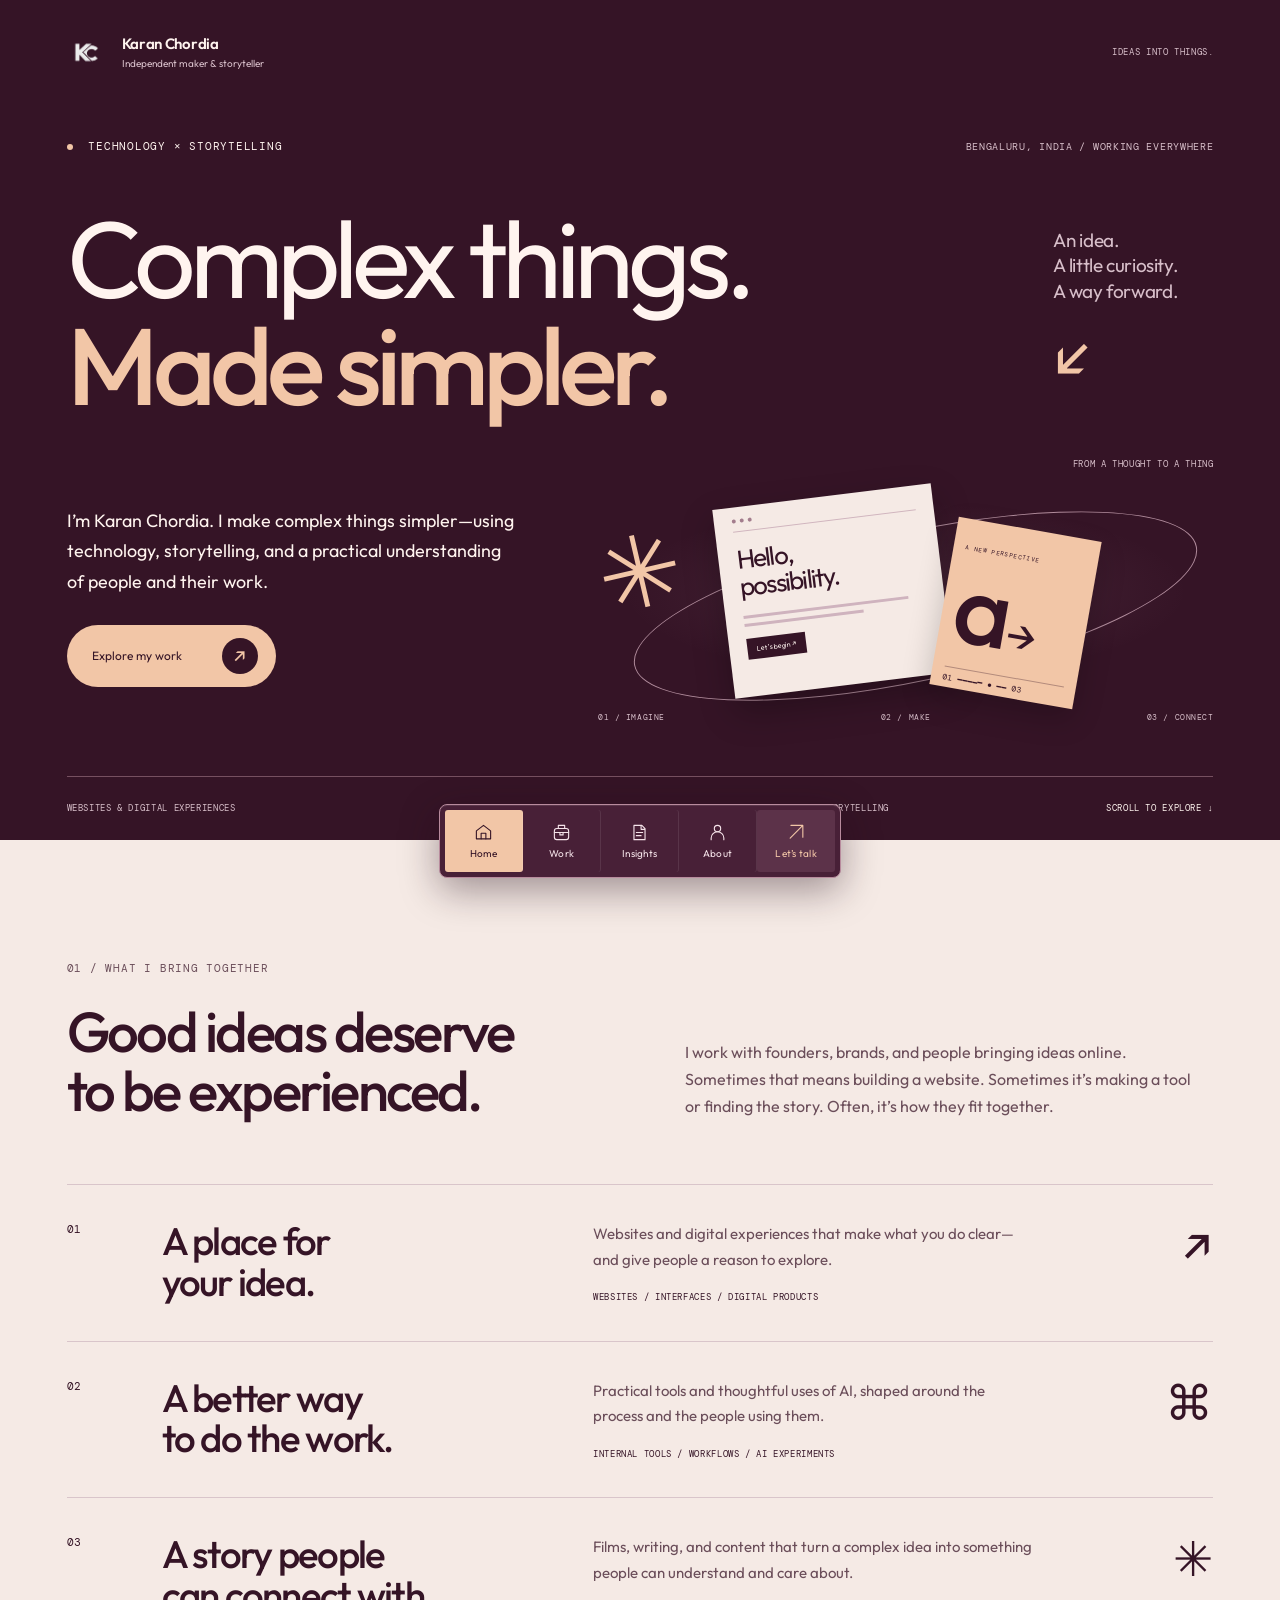
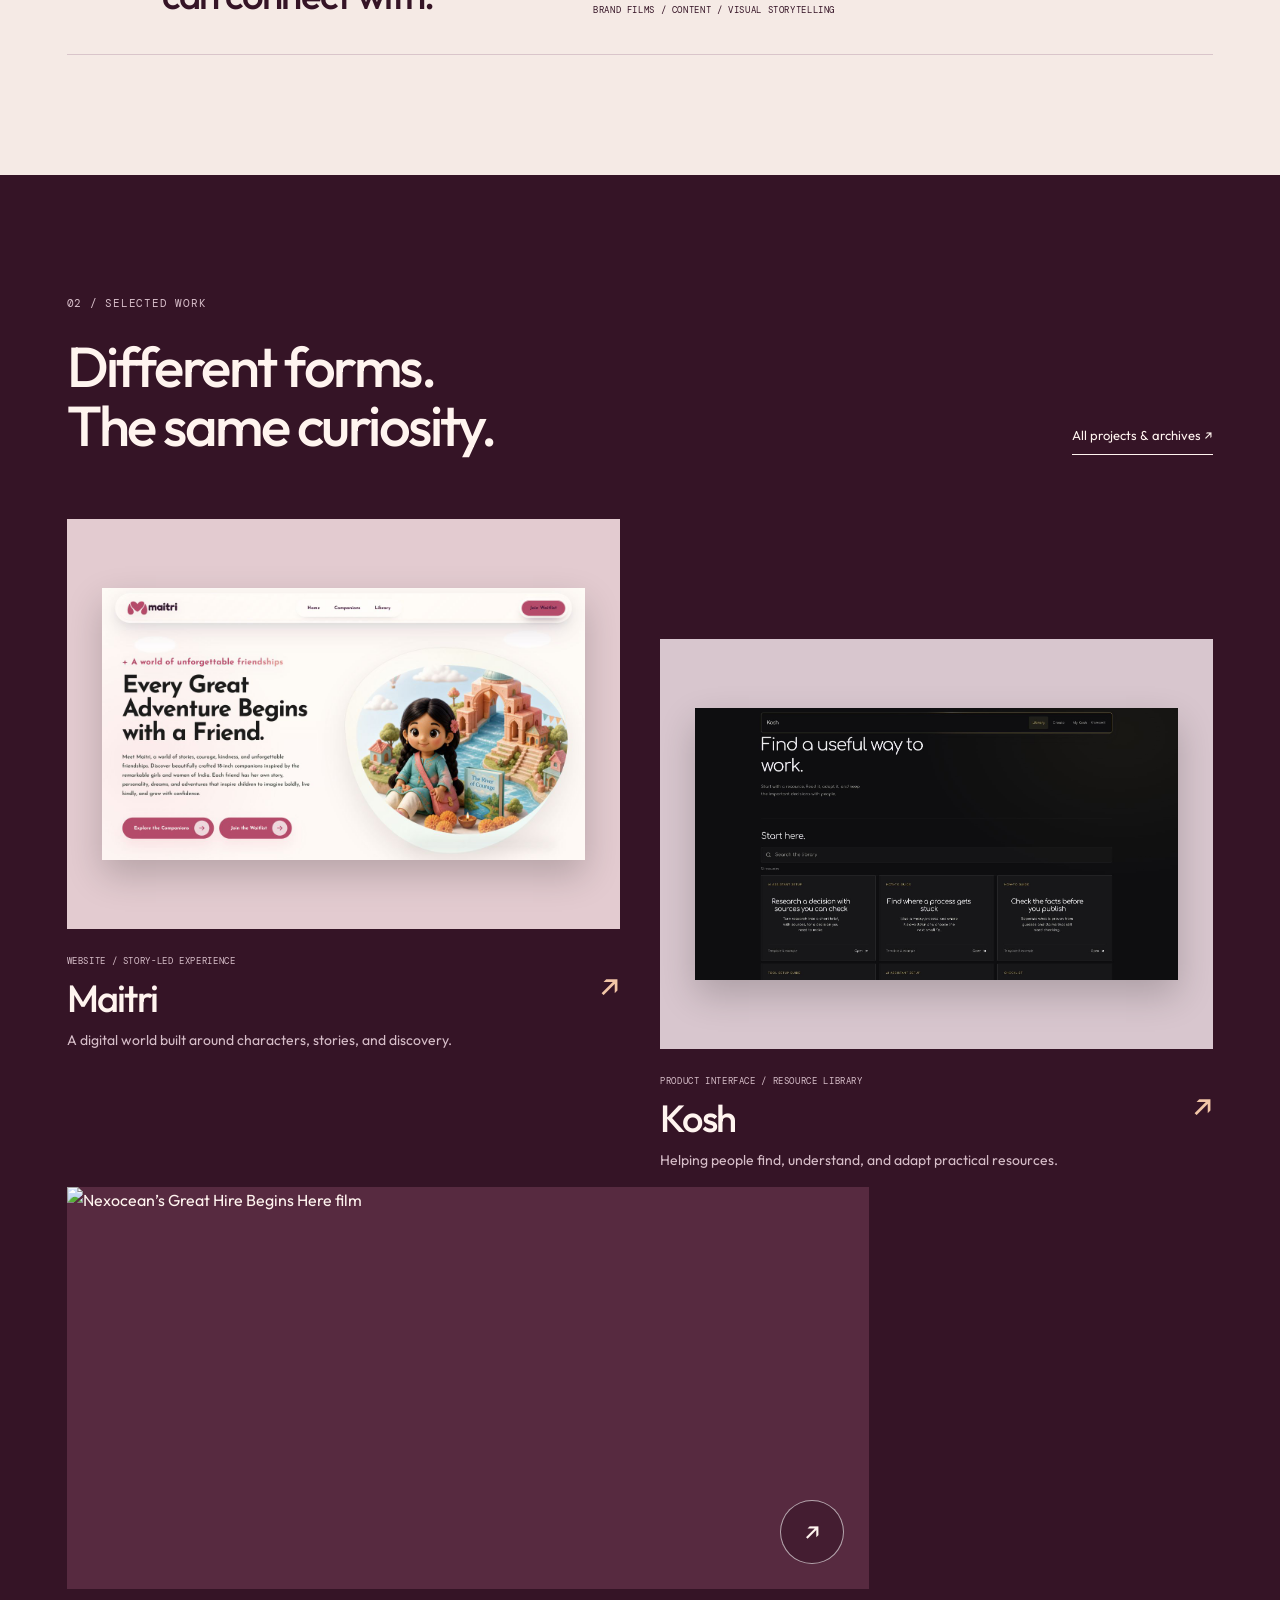
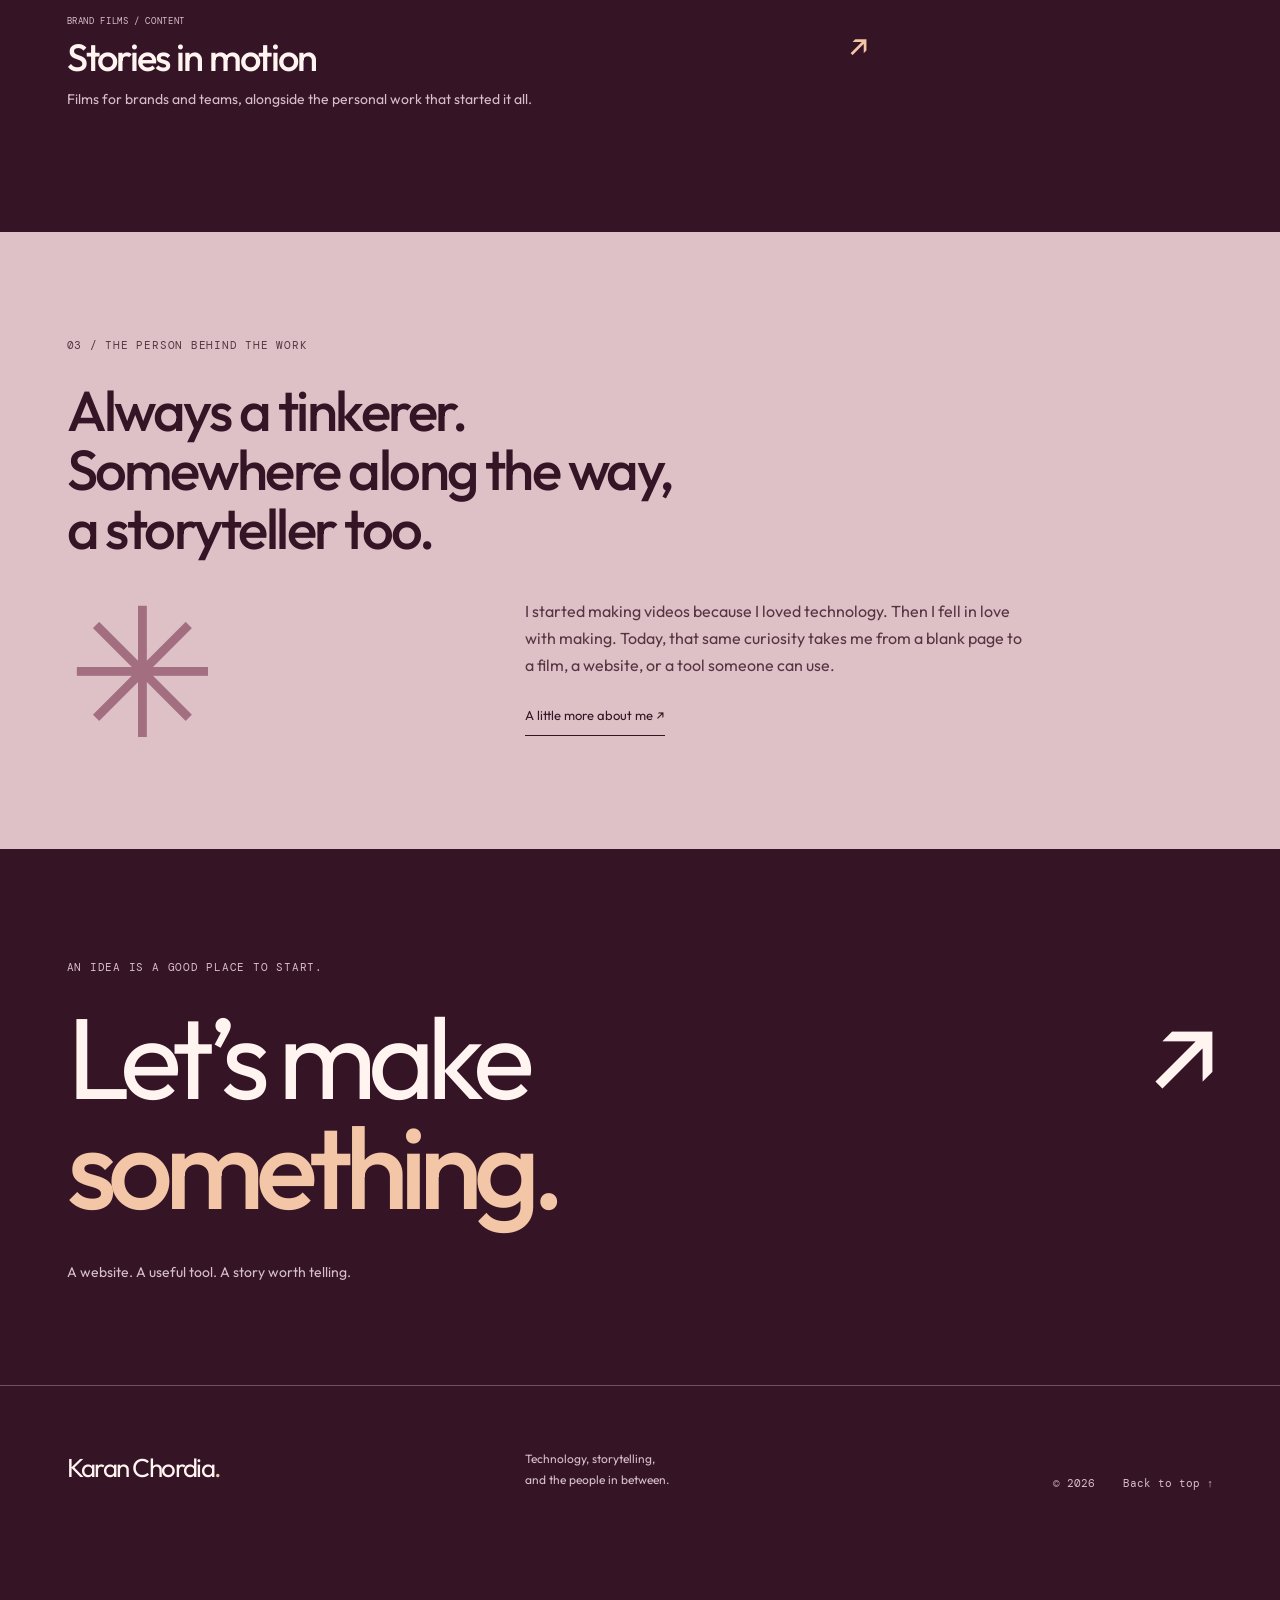
==== commit c7dd0d19: "Add live 1 Nov site files" ====
--- a/index.html
+++ b/index.html
@@ -1,16 +1,13 @@
 <!doctype html>
-<html lang="en">
-<head>
-  <meta charset="utf-8"><meta name="viewport" content="width=device-width, initial-scale=1">
-  <meta name="description" content="Karan Chordia loves telling stories and tinkering with technology. He sits with business owners and teams who feel tech isn’t for them, and helps them make it work their way."><meta name="theme-color" content="#0b0c0f">
-  <title>Karan Chordia | Stories, tools, and the people in between</title><link rel="icon" href="assets/brand/kc-favicon.png" type="image/png"><link rel="apple-touch-icon" href="assets/brand/apple-touch-icon.png">
-  <link rel="preconnect" href="https://fonts.googleapis.com"><link rel="preconnect" href="https://fonts.gstatic.com" crossorigin><link href="https://fonts.googleapis.com/css2?family=DM+Mono:wght@400;500&family=Manrope:wght@400;500;600&family=Newsreader:ital,opsz,wght@1,6..72,300;1,6..72,400&display=swap" rel="stylesheet"><link rel="stylesheet" href="styles.css?v=20261010-story-copy">
-</head>
-<body class="home" id="top"><a class="skip-link" href="#main">Skip to content</a><div class="grain" aria-hidden="true"></div>
-<header class="site-header"><a class="wordmark" href="index.html" aria-label="Karan Chordia, home"><img src="assets/brand/kc-mark.png" alt=""></a><button class="menu-toggle" type="button" aria-expanded="false" aria-controls="site-nav"><span>Menu</span><i></i></button><nav id="site-nav" aria-label="Primary"><a class="active" aria-current="page" href="index.html">Home</a><a href="work.html">Work</a><a href="insights.html">Insights</a><a href="about.html">About</a><a class="nav-contact" href="contact.html">Contact <span>↗</span></a></nav></header>
-<main id="main">
-<section class="home-hero" aria-labelledby="hero-title"><div class="hero-atmosphere" aria-hidden="true"><div class="scene" data-scene><div class="halo halo-one"></div><div class="halo halo-two"></div><div class="sphere"><span></span><i></i><b></b></div><div class="plane plane-one"></div><div class="plane plane-two"></div><div class="scene-label label-a">listen</div><div class="scene-label label-b">try</div><div class="scene-label label-c">make it yours</div></div></div><div class="hero-copy"><h1 id="hero-title" class="reveal"><span class="hero-greeting">Hey, I’m Karan.</span> I help people make friends with the technology <em>that could change their work.</em></h1><p class="eyebrow hero-kicker reveal">Curious about tools. Clear about people.</p></div><div class="hero-bottom reveal"><div class="hero-proposition"><p>For about ten years I’ve loved two things: telling stories and tinkering with technology until it fits the way people actually work. Now I bring them together. I sit with business owners and teams who know tech could help them, but feel it isn’t really for them, and we figure it out side by side.</p><p class="hero-services mono">Getting started with AI and new tools <span>•</span> Making everyday work simpler <span>•</span> Explaining your work clearly</p></div><a class="orbit-link" href="work.html"><span>Explore<br>the work</span><b>↘</b></a></div></section>
-<section class="practice-field section-shell" aria-labelledby="practice-title"><header class="section-intro reveal"><p class="section-number mono">01 / How I help</p><h2 id="practice-title">It starts with<br><em>a conversation.</em></h2></header><div class="constellation"><svg viewBox="0 0 1200 520" preserveAspectRatio="none" aria-hidden="true"><path d="M50 335C210 92 370 104 503 267S762 473 894 251 1088 70 1162 163"/><path class="ghost" d="M72 156C275 301 365 416 593 334S923 100 1152 379"/></svg><article class="constellation-item item-one reveal"><span class="node"></span><p class="mono">01 / Listen</p><h3>Your day first, not a tool.</h3><p>Where does work get stuck? What do you keep putting off because it feels too technical?</p></article><article class="constellation-item item-two reveal"><span class="node"></span><p class="mono">02 / Try it together</p><h3>Side by side, your way.</h3><p>We explore the tools together, set them up your way, and keep only what genuinely helps.</p></article><article class="constellation-item item-three reveal"><span class="node"></span><p class="mono">03 / Make it yours</p><h3>Yours to keep.</h3><p>You leave with simple notes, clear next steps, and the confidence to keep going without me.</p></article></div></section>
-<section class="evidence section-shell" aria-labelledby="evidence-title"><div class="evidence-sticky"><p class="section-number mono">02 / Things I’ve made</p><h2 id="evidence-title">A few stories<br><em>along the way.</em></h2><p>Some I made for others, some for myself. Each one started with something worth saying clearly.</p></div><div class="evidence-stream"><article class="evidence-entry reveal"><p class="entry-meta mono">Now / My practice</p><h3>Kramaniti</h3><p>My practice, where I help founders and teams understand how their work runs and bring in technology, including AI, in a way people actually use.</p><a href="https://www.kramaniti.com/" target="_blank" rel="noopener">Visit Kramaniti <span>↗</span></a></article><article class="evidence-entry reveal"><p class="entry-meta mono">2019 / Visual storytelling</p><h3>Bangalore, from above</h3><p>A drone film from my visual storytelling days. It’s where I learned how much a clear point of view changes what people notice.</p><a href="https://www.airvuz.com/video/Cinematic-Drone-Shots-OF-Bangalore--Shot-On-Dji-Mavic-Air--Karan-Chordia?id=5db794d64ac3611313001fe4" target="_blank" rel="noopener">Watch the film <span>↗</span></a></article><article class="evidence-entry reveal"><p class="entry-meta mono">2026 / Writing</p><h3>Notes from the work</h3><p>Short pieces on what I’m learning as I help people bring technology into their work.</p><a href="insights.html">Read the notes <span>↗</span></a></article></div></section>
-<section class="home-close section-shell" aria-labelledby="close-title"><div class="close-orbit" aria-hidden="true"><span></span></div><p class="eyebrow reveal">If technology feels like it’s moving without you</p><h2 id="close-title" class="reveal">Let’s <em>talk.</em></h2><div class="close-actions reveal"><a class="primary-link" href="contact.html">Start a conversation <span>→</span></a></div></section>
-</main><footer class="site-footer"><a class="wordmark" href="#top" aria-label="Karan Chordia, home"><img src="assets/brand/kc-mark.png" alt=""></a><p>Stories, tools, and the people in between.</p><div><span>© <span data-year></span></span><a href="#top">Back to top ↑</a></div></footer><script src="app.js?v=20261010-story-copy"></script></body></html>
+<html lang="en"><head><meta charset="utf-8"><meta name="viewport" content="width=device-width, initial-scale=1"><meta name="description" content="I’m Karan Chordia. I make complex things simpler—using technology, storytelling, and a practical understanding of people and their work."><meta name="theme-color" content="#351426"><title>Ideas into websites, tools & stories | Karan Chordia</title><link rel="icon" href="assets/brand/kc-favicon.png"><link rel="preconnect" href="https://fonts.googleapis.com"><link rel="preconnect" href="https://fonts.gstatic.com" crossorigin><link href="https://fonts.googleapis.com/css2?family=DM+Mono:wght@400;500&amp;family=Outfit:wght@400;500;600;700&amp;display=swap" rel="stylesheet"><link rel="stylesheet" href="studio.css"></head><body class="index-page" id="top"><a class="skip-link" href="#main">Skip to content</a><header class="site-header"><a class="wordmark" href="index.html" aria-label="Karan Chordia, home"><img src="assets/brand/kc-mark.png" alt=""><span>Karan Chordia<span class="brand-sub">Independent maker &amp; storyteller</span></span></a><span class="header-note mono">Ideas into things.</span><nav id="site-nav" aria-label="Primary"><a href="index.html" aria-current="page"><svg viewBox="0 0 24 24" aria-hidden="true"><path d="m3 10 9-7 9 7v10H3Z"/><path d="M9 20v-7h6v7"/></svg><span>Home</span></a><a href="work.html"><svg viewBox="0 0 24 24" aria-hidden="true"><rect x="3" y="7" width="18" height="14" rx="3"/><path d="M8 7V3h8v4M3 12h18M10 12v3h4v-3"/></svg><span>Work</span></a><a href="insights.html"><svg viewBox="0 0 24 24" aria-hidden="true"><path d="M5 3h10l4 4v14H5Z M14 3v5h5 M8 12h8 M8 16h6"/></svg><span>Insights</span></a><a href="about.html"><svg viewBox="0 0 24 24" aria-hidden="true"><circle cx="12" cy="7" r="4"/><path d="M4 21v-2a8 8 0 0 1 16 0v2"/></svg><span>About</span></a><a href="contact.html"><svg viewBox="0 0 24 24" aria-hidden="true"><path d="M4 19 20 3M5 3h15v15"/></svg><span>Let’s talk</span></a></nav></header><main id="main">
+<section data-section-label="Introduction" class="studio-hero" aria-labelledby="hero-title">
+<div class="hero-topline"><p class="eyebrow"><span class="status-dot"></span> Technology × storytelling</p><span class="mono">Bengaluru, India / Working everywhere</span></div>
+<div class="hero-title-row"><h1 id="hero-title">Complex things.<br><em>Made simpler.</em></h1><div class="hero-signature" aria-hidden="true">An idea.<br>A little curiosity.<br>A way forward.<span>↙</span></div></div>
+<div class="hero-lower"><div class="introduction"><p>I’m Karan Chordia. I make complex things simpler—using technology, storytelling, and a practical understanding of people and their work.</p><a class="button-link" href="work.html">Explore my work <span>↗</span></a></div>
+<div class="idea-machine" aria-hidden="true"><div class="machine-label mono">From a thought to a thing</div><div class="machine-stage"><div class="idea-spark">✳</div><div class="machine-thread"></div><div class="interface-object"><div class="interface-toolbar"><i></i><i></i><i></i></div><span class="interface-heading">Hello,<br>possibility.</span><span class="interface-line"></span><span class="interface-line short"></span><span class="interface-button">Let’s begin ↗</span></div><div class="story-object"><span class="mono">A new perspective</span><span class="story-symbol">a<span>→</span></span><span class="story-timeline">01 ━━━━━ ● ━━ 03</span></div></div><div class="machine-caption mono"><span>01 / Imagine</span><span>02 / Make</span><span>03 / Connect</span></div></div></div>
+<div class="hero-baseline mono"><span>Websites &amp; digital experiences</span><span>Useful tools &amp; AI</span><span>Content &amp; storytelling</span><a href="#practice">Scroll to explore ↓</a></div>
+</section>
+<section data-section-label="What I do" class="practice-section" id="practice"><div class="section-heading"><p class="eyebrow">01 / What I bring together</p><h2>Good ideas deserve<br>to be <em>experienced.</em></h2><p>I work with founders, brands, and people bringing ideas online. Sometimes that means building a website. Sometimes it’s making a tool or finding the story. Often, it’s how they fit together.</p></div><div class="practice-rows"><article><span class="mono">01</span><h3>A place for<br> your idea.</h3><div><p>Websites and digital experiences that make what you do clear—and give people a reason to explore.</p><span class="mono">Websites / interfaces / digital products</span></div><span class="practice-icon" aria-hidden="true">↗</span></article><article><span class="mono">02</span><h3>A better way<br> to do the work.</h3><div><p>Practical tools and thoughtful uses of AI, shaped around the process and the people using them.</p><span class="mono">Internal tools / workflows / AI experiments</span></div><span class="practice-icon" aria-hidden="true">⌘</span></article><article><span class="mono">03</span><h3>A story people<br> can connect with.</h3><div><p>Films, writing, and content that turn a complex idea into something people can understand and care about.</p><span class="mono">Brand films / content / visual storytelling</span></div><span class="practice-icon" aria-hidden="true">✳</span></article></div></section>
+<section data-section-label="Selected work" class="selected-section"><div class="section-heading"><p class="eyebrow">02 / Selected work</p><h2>Different forms.<br><em>The same curiosity.</em></h2><a class="text-link" href="work.html">All projects &amp; archives ↗</a></div><div class="selected-grid"><a class="selected-project" href="case-maitri.html"><div class="project-preview maitri-preview"><img src="assets/work/maitri/home.jpg" alt="Maitri story-led website homepage" loading="lazy"></div><div class="project-caption"><div><p class="mono">Website / Story-led experience</p><h3>Maitri</h3></div><span>↗</span></div><p>A digital world built around characters, stories, and discovery.</p></a><a class="selected-project" href="case-kosh.html"><div class="project-preview kosh-preview"><img src="assets/work/kosh/library.jpg" alt="Kosh resource library interface" loading="lazy"></div><div class="project-caption"><div><p class="mono">Product interface / Resource library</p><h3>Kosh</h3></div><span>↗</span></div><p>Helping people find, understand, and adapt practical resources.</p></a><a class="selected-project film-project" href="work.html#films"><div class="project-preview"><img src="https://i.ytimg.com/vi/fH0McDMkKCc/hqdefault.jpg" alt="Nexocean’s Great Hire Begins Here film" loading="lazy"><span class="film-play" aria-hidden="true">↗</span></div><div class="project-caption"><div><p class="mono">Brand films / Content</p><h3>Stories in motion</h3></div><span>↗</span></div><p>Films for brands and teams, alongside the personal work that started it all.</p></a></div></section>
+<section data-section-label="The person behind the work" class="maker-note"><p class="eyebrow">03 / The person behind the work</p><h2>Always a tinkerer.<br>Somewhere along the way,<br><em>a storyteller too.</em></h2><div><p>I started making videos because I loved technology. Then I fell in love with making. Today, that same curiosity takes me from a blank page to a film, a website, or a tool someone can use.</p><a class="text-link" href="about.html">A little more about me ↗</a></div><span class="note-asterisk" aria-hidden="true">✳</span></section>
+<section data-section-label="Get in touch" class="studio-close"><p class="eyebrow">An idea is a good place to start.</p><a href="contact.html">Let’s make<br><em>something.</em><span>↗</span></a><p>A website. A useful tool. A story worth telling.</p></section></main><footer class="site-footer"><a href="index.html" class="footer-name">Karan Chordia<span class="coral">.</span></a><p>Technology, storytelling,<br>and the people in between.</p><div><span>© <span data-year>2026</span></span><a href="#top">Back to top ↑</a></div></footer><script src="studio.js"></script></body></html>
--- a/studio.css
+++ b/studio.css
@@ -0,0 +1,431 @@
+:root{--bg:#351426;--surface:#4a2035;--ink:#fff4ef;--muted:#d7bec9;--line:#765060;--accent:#f2c6a7;--paper:#f5eae5;--serif:'Instrument Serif',Georgia,serif;--sans:'Outfit',Arial,sans-serif;--mono:'DM Mono',monospace;--gutter:clamp(24px,5.2vw,100px)}
+
+*{box-sizing:border-box}
+html{scroll-behavior:smooth;scroll-padding-top:110px}
+body{margin:0;background:var(--bg);color:var(--ink);font:400 16px/1.7 var(--sans);-webkit-font-smoothing:antialiased}
+a{color:inherit;text-decoration:none}
+button{font:inherit}
+img{display:block;max-width:100%;height:auto}
+h1,h2,h3,p,figure{margin:0}
+h1,h2,h3{font-weight:500;line-height:1.05;letter-spacing:-.055em}
+h1{font-size:clamp(58px,7.8vw,124px)}
+h2{font-size:clamp(38px,4.4vw,68px)}
+h3{font-size:32px}
+em{font-family:var(--serif);font-weight:400;letter-spacing:-.05em}
+p{color:var(--muted)}
+p+p{margin-top:22px}
+.mono,.eyebrow{font:400 11px/1.6 var(--mono);letter-spacing:.07em;text-transform:uppercase}
+.eyebrow{margin-bottom:26px}
+.coral{color:var(--accent)}
+a,button{ -webkit-tap-highlight-color:transparent}
+a:focus-visible,button:focus-visible,summary:focus-visible{outline:2px solid var(--accent);outline-offset:7px}
+::selection{background:var(--accent);color:var(--bg)}
+.skip-link{position:fixed;z-index:100;top:10px;left:20px;padding:12px 20px;background:var(--ink);color:var(--bg);transform:translateY(-180%)}
+.skip-link:focus{transform:none}
+.site-header{margin:0 var(--gutter);height:112px;display:flex;align-items:center;justify-content:space-between;border-bottom:1px solid var(--line);gap:24px}
+.wordmark{display:flex;gap:17px;align-items:center;font-size:15px;font-weight:600;line-height:1.6;letter-spacing:-.02em}
+.wordmark img{width:38px;filter:invert(1);mix-blend-mode:screen}
+.brand-sub{display:block;font-size:10px;color:var(--muted);font-weight:400;letter-spacing:0}
+.site-header nav{display:flex;align-items:center;gap:30px;font-size:12px}
+.site-header nav a{position:relative;padding:12px 0}
+.site-header nav a:hover{color:var(--accent)}
+.site-header nav a[aria-current]:after{content:'';position:absolute;bottom:3px;left:0;width:14px;height:2px;background:var(--accent)}
+.site-header nav a:last-child{border:1px solid var(--line);padding:10px 19px;border-radius:30px}
+.menu-toggle{display:none}
+.site-footer{padding:60px var(--gutter) 35px;display:grid;grid-template-columns:1.3fr 1fr 1fr;gap:30px;border-top:1px solid var(--line);align-items:end}
+.footer-name{font-size:26px;letter-spacing:-.06em}
+.site-footer p{font-size:12px}
+.site-footer>div{display:flex;justify-content:flex-end;gap:28px;font:11px var(--mono);color:var(--muted)}
+.studio-hero{padding:34px var(--gutter) 0;overflow:hidden}
+.hero-topline{display:flex;justify-content:space-between;align-items:center}
+.hero-topline .eyebrow{margin:0;color:var(--ink)}
+.hero-topline>span{font-size:10px;color:var(--muted)}
+.status-dot{display:inline-block;width:6px;height:6px;background:var(--accent);border-radius:50%;margin-right:8px}
+.hero-title-row{display:grid;grid-template-columns:1fr 180px;align-items:center;margin:48px 0 38px}
+.hero-title-row h1{font-size:clamp(64px,8.5vw,138px);line-height:.99;letter-spacing:-.07em}
+.hero-title-row em{color:var(--accent);font-size:1.08em}
+.hero-signature{font:italic 20px/1.3 var(--serif);color:var(--muted);transform:rotate(-8deg);padding-left:20px}
+.hero-signature span{display:block;font:60px var(--sans);color:var(--accent);margin-top:14px}
+.hero-lower{display:grid;grid-template-columns:.85fr 1.15fr;gap:6vw;align-items:center}
+.introduction>p{font-size:clamp(17px,1.4vw,22px);line-height:1.7;color:var(--ink);max-width:490px}
+.button-link{display:inline-flex;gap:55px;align-items:center;font-size:12px;background:var(--ink);color:var(--bg);padding:14px 22px;border-radius:3px;margin-top:28px;transition:background .2s}
+.button-link:hover{background:var(--accent)}
+.button-link span{font-size:20px}
+.idea-machine{position:relative;min-width:0;padding:0 0 12px}
+.machine-label{color:var(--muted);font-size:9px;text-align:right}
+.machine-stage{height:240px;position:relative;display:flex;align-items:center;justify-content:center;isolation:isolate}
+.machine-stage:before{content:'';position:absolute;inset:10% 0;background:radial-gradient(ellipse,#d8a5bc20,transparent 65%);z-index:-1}
+.idea-spark{color:var(--accent);font-size:100px;line-height:1;position:absolute;left:0;top:50px;transform:rotate(-13deg)}
+.machine-thread{position:absolute;left:30px;right:10px;top:60px;height:150px;border:1px solid #b18c9c;border-radius:50%;transform:rotate(-12deg);z-index:-1}
+.interface-object{width:220px;height:190px;position:relative;background:var(--paper);color:var(--bg);transform:rotate(-7deg);padding:12px 18px;box-shadow:0 15px 35px #0004;margin-right:18px}
+.interface-toolbar{display:flex;gap:4px;border-bottom:1px solid #d1b6bf;padding-bottom:8px}
+.interface-toolbar i{width:4px;height:4px;border-radius:50%;background:#a37d8d}
+.interface-heading{display:block;font-size:26px;letter-spacing:-.065em;line-height:1.05;padding:14px 0 10px}
+.interface-line{display:block;width:90%;height:3px;background:#cfb3be;margin:5px 0}
+.interface-line.short{width:65%}
+.interface-button{display:block;font-size:7px;background:var(--bg);color:var(--ink);padding:5px 9px;width:max-content;margin-top:12px}
+.story-object{height:170px;width:145px;background:var(--accent);color:var(--bg);transform:rotate(10deg);position:relative;margin-left:-18px;align-self:flex-end;margin-bottom:13px;padding:12px;box-shadow:0 12px 30px #0003}
+.story-object>.mono{font-size:6px}
+.story-symbol{display:block;font:italic 100px/.95 var(--serif);letter-spacing:-.12em}
+.story-symbol span{font:45px var(--sans);margin-left:8px}
+.story-timeline{font:8px var(--mono);display:block;border-top:1px solid #35142655;margin-top:14px;padding-top:5px}
+.machine-caption{display:flex;justify-content:space-between;font-size:8px;color:var(--muted)}
+.hero-baseline{margin-top:40px;padding:24px 0;display:flex;gap:26px;justify-content:space-between;border-top:1px solid var(--line);font-size:9px;color:var(--muted)}
+.hero-baseline a{color:var(--ink)}
+.practice-section,.selected-section{padding:120px var(--gutter)}
+.section-heading{display:grid;grid-template-columns:1fr 1fr;gap:25px 7vw;align-items:end;margin-bottom:64px}
+.section-heading>.eyebrow{grid-column:1/-1;margin:0}
+.section-heading>p:not(.eyebrow){max-width:520px;font-size:16px}
+.section-heading>.text-link{justify-self:end}
+.practice-section{background:var(--paper);color:var(--bg);--muted:#6b4e5a;--line:#d9c5ca}
+.practice-rows article{display:grid;grid-template-columns:60px 1fr 1.3fr 70px;gap:35px;padding:36px 0;border-top:1px solid var(--line);align-items:start}
+.practice-rows article:last-child{border-bottom:1px solid var(--line)}
+.practice-rows h3{font-size:clamp(27px,3vw,42px)}
+.practice-rows article>div>p{font-size:15px;max-width:440px}
+.practice-rows article>div>.mono{display:block;margin-top:18px;font-size:9px}
+.practice-icon{font-size:48px;line-height:1;text-align:right}
+.selected-grid{display:grid;grid-template-columns:1fr 1fr;gap:70px 40px}
+.selected-project:nth-child(2){padding-top:120px}
+.selected-project .project-preview{overflow:hidden;background:#572a40;position:relative;aspect-ratio:1.35;display:flex;align-items:center;padding:35px}
+.selected-project .project-preview img{width:100%;box-shadow:0 15px 35px #0003;transition:transform .5s}
+.selected-project:hover img{transform:scale(1.035)}
+.maitri-preview{background:#e3cbd0!important}
+.kosh-preview{background:#d8c6ce!important}
+.project-caption{display:flex;justify-content:space-between;align-items:center;margin:25px 0 10px}
+.project-caption .mono{font-size:9px;margin-bottom:10px}
+.project-caption h3{font-size:38px}
+.project-caption>span{font-size:32px;color:var(--accent)}
+.selected-project>p{font-size:14px;max-width:480px}
+.film-project{grid-column:1/-1;width:70%;margin-top:-55px}
+.film-project .project-preview{aspect-ratio:2;padding:0}
+.film-project img{height:100%;object-fit:cover}
+.film-play{position:absolute;right:25px;bottom:25px;border:1px solid #fff9;background:#35142690;border-radius:50%;width:64px;height:64px;display:grid;place-items:center;font-size:25px}
+.text-link{display:inline-block;border-bottom:1px solid currentColor;padding-bottom:8px;font-size:13px;width:max-content;max-width:100%}
+.text-link:hover{color:var(--accent)}
+.maker-note{position:relative;padding:105px var(--gutter);background:#dec1c7;color:var(--bg);--muted:#583443;overflow:hidden}
+.maker-note h2{max-width:1000px}
+.maker-note>div{max-width:500px;margin:40px 0 0 40%}
+.maker-note .text-link{margin-top:25px}
+.note-asterisk{position:absolute;font-size:180px;left:var(--gutter);bottom:25px;color:#a26e80}
+.studio-close{padding:110px var(--gutter) 100px}
+.studio-close>a{font-size:clamp(65px,9vw,140px);line-height:.95;letter-spacing:-.07em;display:block;position:relative}
+.studio-close>a em{color:var(--accent)}
+.studio-close>a>span{position:absolute;right:0;top:0;font-size:1em;font-weight:400;transition:transform .2s}
+.studio-close>a:hover>span{transform:translate(5px,-5px)}
+.studio-close>p:last-child{margin-top:40px;font-size:14px}
+.page-hero{padding:85px var(--gutter) 70px;border-bottom:1px solid var(--line)}
+.page-hero em,.contact-stage em{color:var(--accent)}
+.page-lede{max-width:610px;font-size:19px;margin:35px 0 0 auto}
+.page-hero>.page-lede{margin-left:auto}
+.section-shell{padding:90px var(--gutter)}
+.about-intro{display:grid;grid-template-columns:1fr 1.4fr;gap:8vw}
+.about-intro h2{margin-bottom:35px}
+.about-intro p{max-width:650px}
+.large-asterisk{font-size:250px;line-height:1.2;color:var(--accent)}
+.story-chapters{background:var(--paper);color:var(--bg);--muted:#6b4e5a;--line:#d9c5ca}
+.story-chapters article{display:grid;grid-template-columns:1fr 2fr;gap:6vw;padding:50px 0;border-top:1px solid var(--line)}
+.story-chapters article h2{font-size:clamp(33px,3.6vw,55px)}
+.story-chapters article p{margin-top:25px;max-width:620px}
+.story-chapters article a{margin-top:24px}
+.contact-stage{padding:80px var(--gutter) 60px}
+.contact-stage h1{font-size:clamp(70px,10vw,155px)}
+.contact-bottom{display:flex;justify-content:space-between;align-items:center;margin-top:35px}
+.contact-bottom p{max-width:560px;font-size:19px}
+.contact-star{font-size:130px;line-height:1;color:var(--accent)}
+.contact-paths{padding:0 var(--gutter) 100px}
+.contact-paths>a{display:grid;grid-template-columns:1fr 2fr 40px;gap:25px;align-items:center;border-top:1px solid var(--line);padding:30px 0}
+.contact-paths strong{font-weight:400;font-size:clamp(22px,3vw,42px);letter-spacing:-.045em}
+.contact-paths b{font-weight:400;font-size:30px;color:var(--accent)}
+.contact-paths>a:hover strong{color:var(--accent)}
+.contact-prompt{margin:0 0 50px 33.3%;max-width:470px}
+.contact-prompt p{font-size:14px}
+.contact-prompt p+p{margin-top:7px}
+
+/* Existing project and writing archives share the new typographic system. */
+.grain,.hero-glyph,.insight-rings,.system-map,.frame-object,.type-object{display:none}
+.work-category-index,.video-archive-intro,.writing-arc{display:grid;grid-template-columns:1fr 2fr;gap:5vw}
+.work-category-index h2{margin-bottom:30px}
+.work-category-index>div>p{max-width:620px;margin-bottom:40px}
+.project-index{display:grid;grid-template-columns:1fr 1fr;gap:40px 25px}
+.project-index>a{position:relative;min-width:0;display:flex;flex-direction:column;gap:12px}
+.project-index>a:last-child{grid-column:1/-1;max-width:70%}
+.project-index img{width:100%;aspect-ratio:1.5;object-fit:cover}
+.project-index .mono{font-size:9px}
+.project-index strong{font-weight:500;font-size:30px;letter-spacing:-.05em}
+.project-index small{color:var(--muted);font-size:12px}
+.project-index b{position:absolute;right:0;bottom:60px;color:var(--accent);font-size:25px}
+.work-thread{padding:80px var(--gutter);display:grid;grid-template-columns:1fr 2fr;gap:5vw;border-top:1px solid var(--line)}
+.thread-copy{max-width:720px}
+.thread-copy h2{margin-bottom:30px}
+.thread-lede{font-size:21px}
+.thread-details{margin-top:24px}
+.primary-link{display:inline-block;border-bottom:1px solid;padding:12px 0;font-size:14px;margin-top:15px}
+.primary-link span{margin-left:25px}
+.inline-links{display:flex;gap:30px;margin-top:25px}
+.video-archive{border-top:1px solid var(--line)}
+.video-archive-intro{margin-bottom:50px}
+.video-archive-intro p:not(.eyebrow,.section-number){margin-top:24px}
+.video-reel{display:grid;grid-template-columns:repeat(3,minmax(0,1fr));gap:35px 24px}
+.video-piece{position:relative;min-width:0}
+.video-piece img{width:100%;aspect-ratio:16/9;object-fit:cover}
+.video-piece h3{font-size:19px;line-height:1.3;letter-spacing:-.025em;margin-top:9px}
+.video-piece>.mono{display:block;font-size:9px;margin-top:15px}
+.video-piece>b{position:absolute;right:10px;top:10px;background:var(--bg);padding:0 8px}
+.hdt-group{font-size:12px;margin:50px 0 25px;letter-spacing:.02em}
+.archive-gateway-note{margin-bottom:25px}
+.lite-yt-btn{border:0;padding:0;background:var(--surface);width:100%;position:relative;cursor:pointer;display:block}
+.lite-yt-play{position:absolute;inset:0;display:grid;place-items:center}
+.lite-yt-play:after{content:'▶';width:45px;height:45px;border-radius:50%;background:#351426c9;color:white;display:grid;place-items:center;font-size:14px}
+.lite-yt iframe{width:100%;aspect-ratio:16/9;border:0;display:block}
+.video-archive-gateway{margin-top:55px;border-block:1px solid var(--line);padding:25px 0}
+.video-archive-gateway summary{cursor:pointer;display:flex;align-items:center;gap:25px}
+.video-archive-gateway summary strong{font-weight:400;font-size:22px}
+.video-archive-gateway[open]>.video-reel{margin-top:35px}
+.essay-index{padding:80px var(--gutter)}
+.essay-lead{display:grid;grid-template-columns:1fr 2fr 40px;gap:35px;padding-bottom:65px}
+.essay-lead h2{font-size:clamp(36px,4vw,60px)}
+.essay-lead p:last-child{margin-top:25px}
+.essay-arrow{font-size:40px;color:var(--accent)}
+.essay-row{display:grid;grid-template-columns:1fr 2fr 40px;gap:35px;padding:30px 0;border-top:1px solid var(--line);align-items:center}
+.essay-row h3{font-size:clamp(23px,2.4vw,36px);line-height:1.15}
+.essay-row .eyebrow{margin:0 0 10px;font-size:9px}
+.essay-row>span:last-child{font-size:26px;color:var(--accent)}
+.essay-row:hover h3{color:var(--accent)}
+.writing-arc{background:var(--paper);color:var(--bg);--muted:#6b4e5a}
+.writing-arc h2{margin-bottom:30px}
+.case-hero{display:grid;grid-template-columns:2fr 1fr;gap:8vw;padding:80px var(--gutter)}
+.case-hero h1{font-size:clamp(56px,6.3vw,100px)}
+.case-hero em{color:var(--accent)}
+.case-dek{font-size:20px;margin-top:30px;max-width:650px}
+.case-meta{display:grid;align-content:end;gap:12px;font-size:9px}
+.case-meta strong{font-weight:400;font-size:12px;letter-spacing:0;text-transform:none;padding-bottom:16px;border-bottom:1px solid var(--line)}
+.case-meta span{color:var(--muted)}
+.case-visual{margin:0 var(--gutter);padding:40px;background:#572a40}
+.case-visual img{width:100%}
+.case-grid{display:grid;grid-template-columns:1.2fr 1fr;gap:8vw;align-items:center}
+.case-grid h2{font-size:clamp(32px,3.2vw,50px)}
+.case-sequence{padding-top:20px}
+.case-image-grid{display:grid;grid-template-columns:1fr 1fr;gap:30px;margin-top:45px}
+.case-image-grid img{width:100%;aspect-ratio:1.5;object-fit:cover;object-position:top}
+.case-image-grid figcaption{margin-top:25px}
+.case-image-grid figcaption p{margin-top:10px;font-size:14px}
+.case-boundary{background:var(--paper);color:var(--bg);--muted:#6b4e5a}
+.case-boundary p:last-child{max-width:700px;margin-top:35px}
+.case-boundary h2{font-size:clamp(34px,4vw,58px)}
+
+@media(min-width:1500px){body{max-width:1920px;margin:auto}
+.studio-hero{padding-top:45px}
+.hero-title-row{margin-top:65px}
+.hero-lower{margin-top:50px}
+}
+
+@media(max-width:1000px){.brand-sub{display:none}
+.site-header nav{gap:20px}
+.hero-title-row{grid-template-columns:1fr 120px}
+.hero-signature{font-size:16px;padding:0}
+.hero-lower{gap:35px}
+.machine-stage{transform:scale(.9);transform-origin:center}
+.practice-rows article{grid-template-columns:35px 1fr 1.2fr;gap:20px}
+.practice-icon{display:none}
+.work-category-index,.video-archive-intro,.writing-arc{grid-template-columns:1fr}
+.work-thread{grid-template-columns:1fr 3fr}
+.case-hero{gap:35px}
+.video-reel{grid-template-columns:1fr 1fr}
+.hero-baseline{gap:15px;font-size:8px}
+.hero-topline>span{font-size:8px}
+}
+
+@media(max-width:700px){:root{--gutter:24px}
+.site-header{height:88px;position:relative;z-index:20}
+.wordmark{font-size:14px}
+.wordmark img{width:30px}
+.menu-toggle{display:flex;align-items:center;gap:15px;color:var(--ink);background:none;border:1px solid var(--line);border-radius:30px;padding:8px 14px;font-size:12px}
+.menu-toggle span{font-size:19px;line-height:1}
+.site-header nav{display:none;position:absolute;left:-24px;right:-24px;top:87px;background:var(--bg);padding:24px;box-shadow:0 15px 20px #0004;border-bottom:1px solid var(--line);align-items:stretch}
+.site-header nav.open{display:flex;flex-direction:column;gap:7px}
+.site-header nav a{font-size:18px;padding:9px 0;width:max-content}
+.site-header nav a:last-child{margin-top:10px}
+.hero-topline>span{display:none}
+.studio-hero{padding-top:24px}
+.hero-topline .eyebrow{font-size:9px}
+.hero-title-row{display:block;margin:42px 0 30px}
+.hero-title-row h1{font-size:clamp(50px,10.7vw,76px);letter-spacing:-.065em}
+.hero-signature{display:none}
+.hero-lower{grid-template-columns:1fr;gap:30px}
+.introduction>p{font-size:16px;max-width:490px}
+.button-link{margin-top:23px;padding:10px 18px}
+.idea-machine{max-width:490px;width:100%;margin:0 auto}
+.machine-stage{height:220px;transform:scale(.9)}
+.machine-label{font-size:8px;text-align:left}
+.idea-spark{font-size:85px;left:-10px}
+.interface-object{width:195px;height:185px;margin-left:45px}
+.story-object{width:130px;flex-shrink:0}
+.machine-caption{font-size:7px}
+.hero-baseline{margin-top:24px;display:grid;grid-template-columns:1fr 1fr;gap:13px 20px;padding:20px 0;font-size:8px}
+.hero-baseline a{text-align:right}
+.practice-section,.selected-section{padding:70px var(--gutter)}
+.section-heading{display:block;margin-bottom:40px}
+.section-heading h2{margin:20px 0 25px}
+.section-heading>p:not(.eyebrow){font-size:15px}
+.section-heading .text-link{margin-top:10px}
+.practice-rows article{grid-template-columns:25px 1fr;gap:15px;padding:28px 0}
+.practice-rows article>div{grid-column:2}
+.practice-rows h3{font-size:30px}
+.practice-rows h3 br{display:none}
+.practice-rows article>div>.mono{font-size:8px}
+.selected-grid{grid-template-columns:1fr;gap:40px}
+.selected-project:nth-child(2){padding-top:0}
+.selected-project .project-preview{padding:22px}
+.project-caption h3{font-size:32px}
+.film-project{grid-column:auto;width:100%;margin-top:0}
+.film-project .project-preview{padding:0;aspect-ratio:1.6}
+.maker-note{padding:70px var(--gutter)}
+.maker-note h2{font-size:36px}
+.maker-note>div{margin:30px 0 0;max-width:90%}
+.note-asterisk{display:none}
+.studio-close{padding:70px var(--gutter)}
+.studio-close>a{font-size:clamp(55px,12vw,80px)}
+.studio-close>a>span{font-size:50px}
+.studio-close>p:last-child{font-size:12px}
+.site-footer{grid-template-columns:1fr 1fr;padding-top:35px;gap:25px}
+.site-footer>div{grid-column:1/-1;justify-content:space-between}
+.footer-name{font-size:24px}
+.site-footer p{font-size:10px}
+.page-hero{padding:55px var(--gutter)}
+.page-hero h1{font-size:clamp(50px,11vw,78px)}
+.page-lede{font-size:16px}
+.section-shell{padding:60px var(--gutter)}
+.about-intro{grid-template-columns:1fr;gap:20px}
+.large-asterisk{font-size:95px}
+.about-intro h2{font-size:38px}
+.story-chapters article{grid-template-columns:1fr;gap:20px;padding:35px 0}
+.story-chapters article h2{font-size:34px}
+.contact-stage{padding:55px var(--gutter) 40px}
+.contact-stage h1{font-size:clamp(64px,13vw,95px)}
+.contact-bottom p{font-size:16px}
+.contact-star{display:none}
+.contact-paths{padding-bottom:60px}
+.contact-paths>a{grid-template-columns:1fr 28px;gap:10px;padding:25px 0}
+.contact-paths>a>.mono{grid-column:1/-1;font-size:9px}
+.contact-paths strong{font-size:clamp(20px,5.8vw,32px)}
+.contact-prompt{margin-left:0}
+.work-thread{grid-template-columns:1fr;padding:60px var(--gutter);gap:30px}
+.thread-lede{font-size:18px}
+.project-index{grid-template-columns:1fr}
+.project-index>a:last-child{grid-column:auto;max-width:none}
+.video-reel{gap:30px 16px}
+.video-piece h3{font-size:15px}
+.video-piece>.mono{font-size:8px}
+.video-archive-intro{gap:20px}
+.video-archive-intro h2{font-size:36px}
+.video-archive-gateway summary{gap:12px;align-items:start}
+.video-archive-gateway summary strong{font-size:18px}
+.video-archive-gateway summary .mono{font-size:8px;flex-shrink:0;padding-top:5px}
+.essay-index{padding:50px var(--gutter)}
+.essay-lead{grid-template-columns:1fr 25px;gap:20px}
+.essay-lead>.essay-no{grid-column:1/-1}
+.essay-lead h2{font-size:37px}
+.essay-arrow{font-size:30px}
+.essay-row{grid-template-columns:25px 1fr 20px;gap:12px}
+.essay-row h3{font-size:25px}
+.essay-row>.mono{font-size:9px}
+.case-hero{grid-template-columns:1fr;padding:55px var(--gutter)}
+.case-hero h1{font-size:clamp(50px,11vw,75px)}
+.case-dek{font-size:17px}
+.case-meta{grid-template-columns:65px 1fr;align-items:baseline}
+.case-visual{padding:15px}
+.case-grid{grid-template-columns:1fr;gap:30px}
+.case-image-grid{grid-template-columns:1fr;gap:40px}
+.case-sequence-intro h2{font-size:37px}
+.inline-links{flex-wrap:wrap}
+.eyebrow{font-size:10px}
+}
+
+@media(prefers-reduced-motion:reduce){html{scroll-behavior:auto}
+*,*:before,*:after{animation:none!important;transition:none!important}
+}
+
+
+/* Floating navigation and tactile interactions — October refinement. */
+body{padding-bottom:110px}
+.site-header{border:0;height:104px;position:relative;z-index:30}
+.header-note{color:var(--muted);font-size:9px}
+.site-header nav,.site-header nav.open{position:fixed;left:50%;right:auto;top:auto;bottom:max(22px,env(safe-area-inset-bottom));transform:translateX(-50%);display:flex;flex-direction:row;align-items:center;gap:5px;width:max-content;max-width:calc(100vw - 24px);padding:8px;border:1px solid #b88b9d47;border-radius:26px;background:#4a2035f2;box-shadow:0 10px 50px #210b1766,inset 0 1px #ffffff12;backdrop-filter:blur(22px);-webkit-backdrop-filter:blur(22px)}
+.site-header nav a,.site-header nav a:last-child{display:flex;flex-direction:column;justify-content:center;align-items:center;gap:6px;min-width:72px;min-height:62px;width:auto;margin:0;padding:10px 16px;border:0;border-radius:18px;color:#f5e3e9;font-size:10px;line-height:1.2;position:relative;transition:background .25s,color .25s,transform .3s cubic-bezier(.2,.8,.2,1)}
+.site-header nav a svg{width:19px;height:19px;stroke:currentColor;stroke-width:1.4;fill:none;stroke-linecap:round;stroke-linejoin:round;transition:transform .3s cubic-bezier(.2,.8,.2,1)}
+.site-header nav a[aria-current]{background:#f2c6a7;color:#351426;box-shadow:0 3px 15px #f2c6a714}
+.site-header nav a[aria-current]:after{display:none}
+.site-header nav a:last-child:not([aria-current]){background:#ddabc121;color:#f2c6a7}
+.site-header nav a:hover{background:#ddabc130;color:#fff}
+.site-header nav a[aria-current]:hover{background:#ffdbbf;color:#351426}
+.site-header nav a:hover svg{transform:translateY(-3px) rotate(-5deg)}
+.site-header nav a:focus-visible{outline-offset:3px}
+.menu-toggle{display:none!important}
+h1,h2,h3{letter-spacing:-.045em}
+.hero-title-row h1{letter-spacing:-.055em;font-weight:400}
+.hero-title-row em{font-size:1.12em}
+.hero-signature{font-size:23px}
+.button-link{border-radius:100px;background:var(--accent);padding:13px 18px 13px 25px;gap:40px;box-shadow:0 0 0 0 #f2c6a700;transition:transform .25s,background .25s,box-shadow .3s}
+.button-link>span{display:grid;place-items:center;width:36px;height:36px;border-radius:50%;background:#351426;color:var(--accent);transition:transform .35s cubic-bezier(.2,.8,.2,1),background .25s}
+.button-link:hover{background:#ffdbbf;box-shadow:0 6px 30px #f2c6a720;transform:translateY(-3px)}
+.button-link:hover>span{transform:rotate(45deg)}
+.button-link:active,.site-header nav a:active,.text-link:active,.primary-link:active,.lite-yt-btn:active{transform:scale(.94)}
+.text-link,.primary-link,.contact-paths>a,.lite-yt-btn{transition:transform .2s,color .2s}
+.text-link:hover,.primary-link:hover{transform:translateX(4px)}
+.contact-paths>a:hover b{transform:translate(5px,-5px)}
+.contact-paths b,.project-caption>span{transition:transform .3s}
+.selected-project:hover .project-caption>span{transform:translate(4px,-4px)}
+.press-surface{position:relative;isolation:isolate;overflow:hidden}
+.press-wave{position:absolute;pointer-events:none;border:1px solid currentColor;background:currentColor;opacity:.13;width:24px;height:24px;border-radius:50%;left:var(--press-x,50%);top:var(--press-y,50%);transform:translate(-50%,-50%);z-index:2;animation:press-wave .55s ease-out forwards}
+@keyframes press-wave{to{transform:translate(-50%,-50%) scale(14);opacity:0}}
+@media(hover:hover){.idea-machine:hover .interface-object{transform:rotate(-3deg) translateY(-6px)}.idea-machine:hover .story-object{transform:rotate(5deg) translateY(-4px)}}
+.interface-object,.story-object{transition:transform .6s cubic-bezier(.2,.8,.2,1)}
+@media(max-width:700px){
+ body{padding-bottom:100px}
+ .site-header{height:82px}
+ .header-note{font-size:8px}
+ .site-header nav,.site-header nav.open{bottom:max(12px,env(safe-area-inset-bottom));padding:6px;gap:2px;border-radius:23px}
+ .site-header nav a,.site-header nav a:last-child{min-width:59px;min-height:56px;padding:9px 10px;gap:5px;font-size:9px;border-radius:17px}
+ .site-header nav a svg{width:18px;height:18px}
+ .hero-title-row h1{font-size:clamp(48px,10.4vw,73px)}
+ .hero-title-row em{font-size:1.1em}
+ .button-link{padding:10px 12px 10px 22px}
+ .button-link>span{width:32px;height:32px}
+ .site-footer{padding-bottom:25px}
+}
+@media(max-width:360px){.site-header nav a,.site-header nav a:last-child{min-width:53px;padding-inline:8px}.header-note{display:none}}
+@media(prefers-reduced-motion:reduce){*,*:before,*:after{animation:none!important;transition:none!important}.press-wave{display:none}.button-link:hover,.text-link:hover,.primary-link:hover,.site-header nav a:hover svg{transform:none}}
+html{scroll-padding-bottom:120px}
+
+/* Dock: a compact, architectural navigation bar. */
+.site-header nav,.site-header nav.open{gap:0;padding:5px;border:1px solid #b88b9d;border-radius:8px;background:#482037;box-shadow:0 12px 38px #210b1766,inset 0 1px #ffffff1a;backdrop-filter:none;-webkit-backdrop-filter:none}
+.site-header nav a,.site-header nav a:last-child{min-width:78px;min-height:62px;padding:10px 15px;border-radius:3px;border-right:1px solid #ffffff17;font-size:10px;letter-spacing:.025em;transition:background .14s,color .14s}
+.site-header nav a:last-child{border-right:0}
+.site-header nav a[aria-current]{box-shadow:none}
+.site-header nav a:hover svg{transform:none}
+.site-header nav a.is-navigating{background:#f2c6a7;color:#351426}
+.dock-status{position:fixed;left:50%;bottom:calc(max(22px,env(safe-area-inset-bottom)) + 86px);z-index:31;transform:translateX(-50%);padding:8px 12px;background:#482037;color:#fff;border:1px solid #b88b9d;border-radius:3px;font:500 11px/1.2 Outfit,sans-serif;white-space:nowrap;pointer-events:none}
+.dock-status:empty{display:none}
+@media(max-width:640px){.site-header nav,.site-header nav.open{bottom:max(12px,env(safe-area-inset-bottom));padding:4px;gap:0;border-radius:7px}.site-header nav a,.site-header nav a:last-child{min-width:0;width:calc((100vw - 34px)/5);max-width:76px;min-height:56px;padding:8px 3px;border-radius:2px;font-size:10px}.dock-status{bottom:calc(max(12px,env(safe-area-inset-bottom)) + 72px)}}
+
+/* A persistent sense of place as the reader moves between sections. */
+html{scroll-padding-top:68px}
+.section-context{position:fixed;inset:0 0 auto;z-index:40;display:flex;align-items:center;gap:14px;min-height:54px;padding:10px var(--gutter);background:#351426f2;border-bottom:1px solid #b88b9d5c;color:#fff4ef;box-shadow:0 5px 22px #210b1726;opacity:0;visibility:hidden;transform:translateY(-100%);transition:opacity .18s ease,transform .18s ease,visibility .18s;pointer-events:none}
+.section-context.is-visible{opacity:1;visibility:visible;transform:translateY(0)}
+.section-context-page{font:500 10px/1.3 'DM Mono',monospace;letter-spacing:.08em;text-transform:uppercase;color:#f2c6a7;white-space:nowrap}
+.section-context-divider{height:19px;width:1px;background:#b88b9d;flex:none}
+.section-context-title{font:500 14px/1.25 Outfit,sans-serif;white-space:nowrap;overflow:hidden;text-overflow:ellipsis}
+@media(max-width:640px){.section-context{min-height:48px;padding:9px 18px;gap:10px}.section-context-page{font-size:9px}.section-context-title{font-size:13px}}
+
+/* Match the floating dock with a compact, centred section marker. */
+.section-context{inset:12px auto auto 50%;width:max-content;max-width:calc(100vw - 32px);min-height:42px;padding:9px 15px;border:1px solid #b88b9d;border-radius:7px;background:#482037;box-shadow:0 8px 28px #210b1755,inset 0 1px #ffffff1a;transform:translate(-50%,-150%)}
+.section-context.is-visible{transform:translate(-50%,0)}
+@media(max-width:640px){.section-context{inset-block-start:max(10px,env(safe-area-inset-top));min-height:40px;padding:8px 12px}}
+
+/* Deep magenta, warm rose paper and soft apricot; upright Outfit carries the emphasis. */
+em{font-family:var(--sans);font-style:normal;font-weight:500;letter-spacing:inherit}
+.hero-title-row em{font-size:1em;font-weight:500}
+.hero-signature{font:400 19px/1.35 var(--sans);letter-spacing:-.02em;transform:none}
+.story-symbol{font:500 100px/.95 var(--sans);letter-spacing:-.1em}
+.practice-section .text-link:hover,.story-chapters .text-link:hover,.writing-arc .text-link:hover,.case-boundary .text-link:hover,.maker-note .text-link:hover{color:#773b55}
+@media(max-width:700px){.hero-title-row em{font-size:1em}}
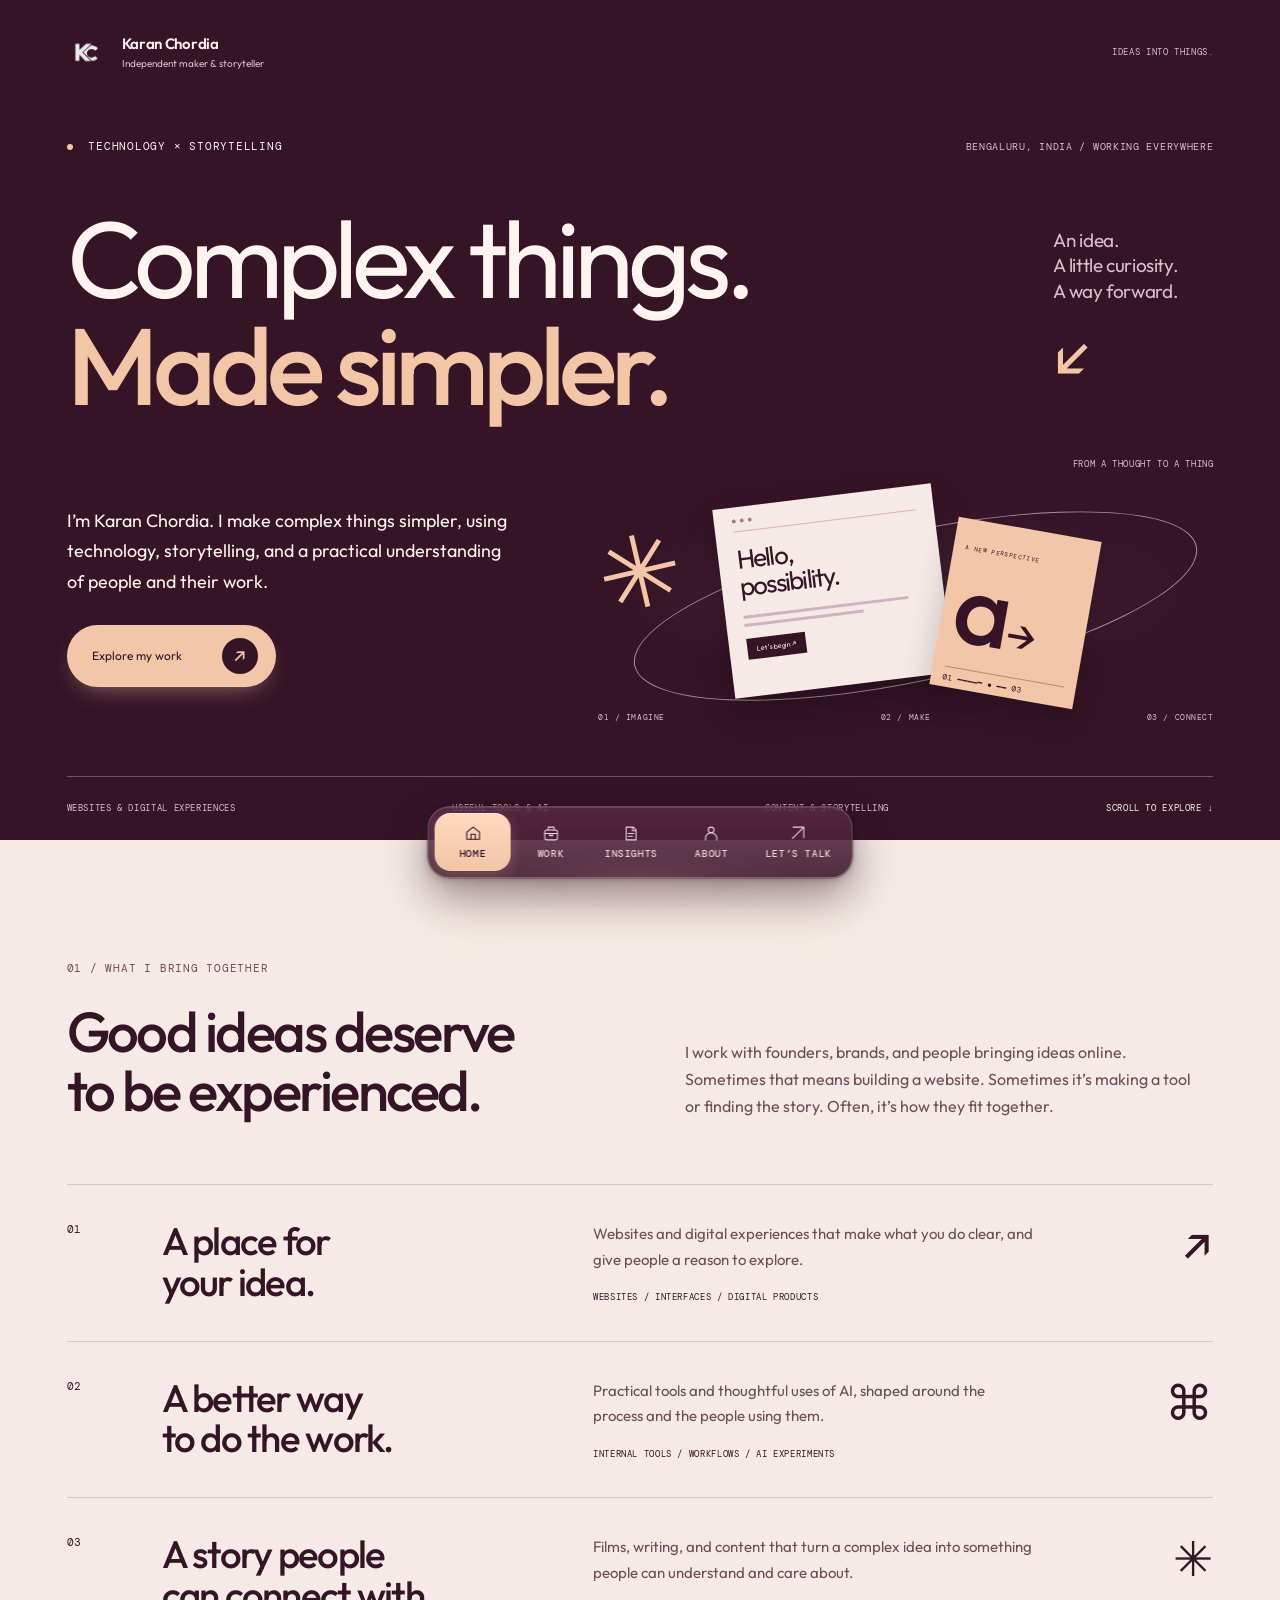
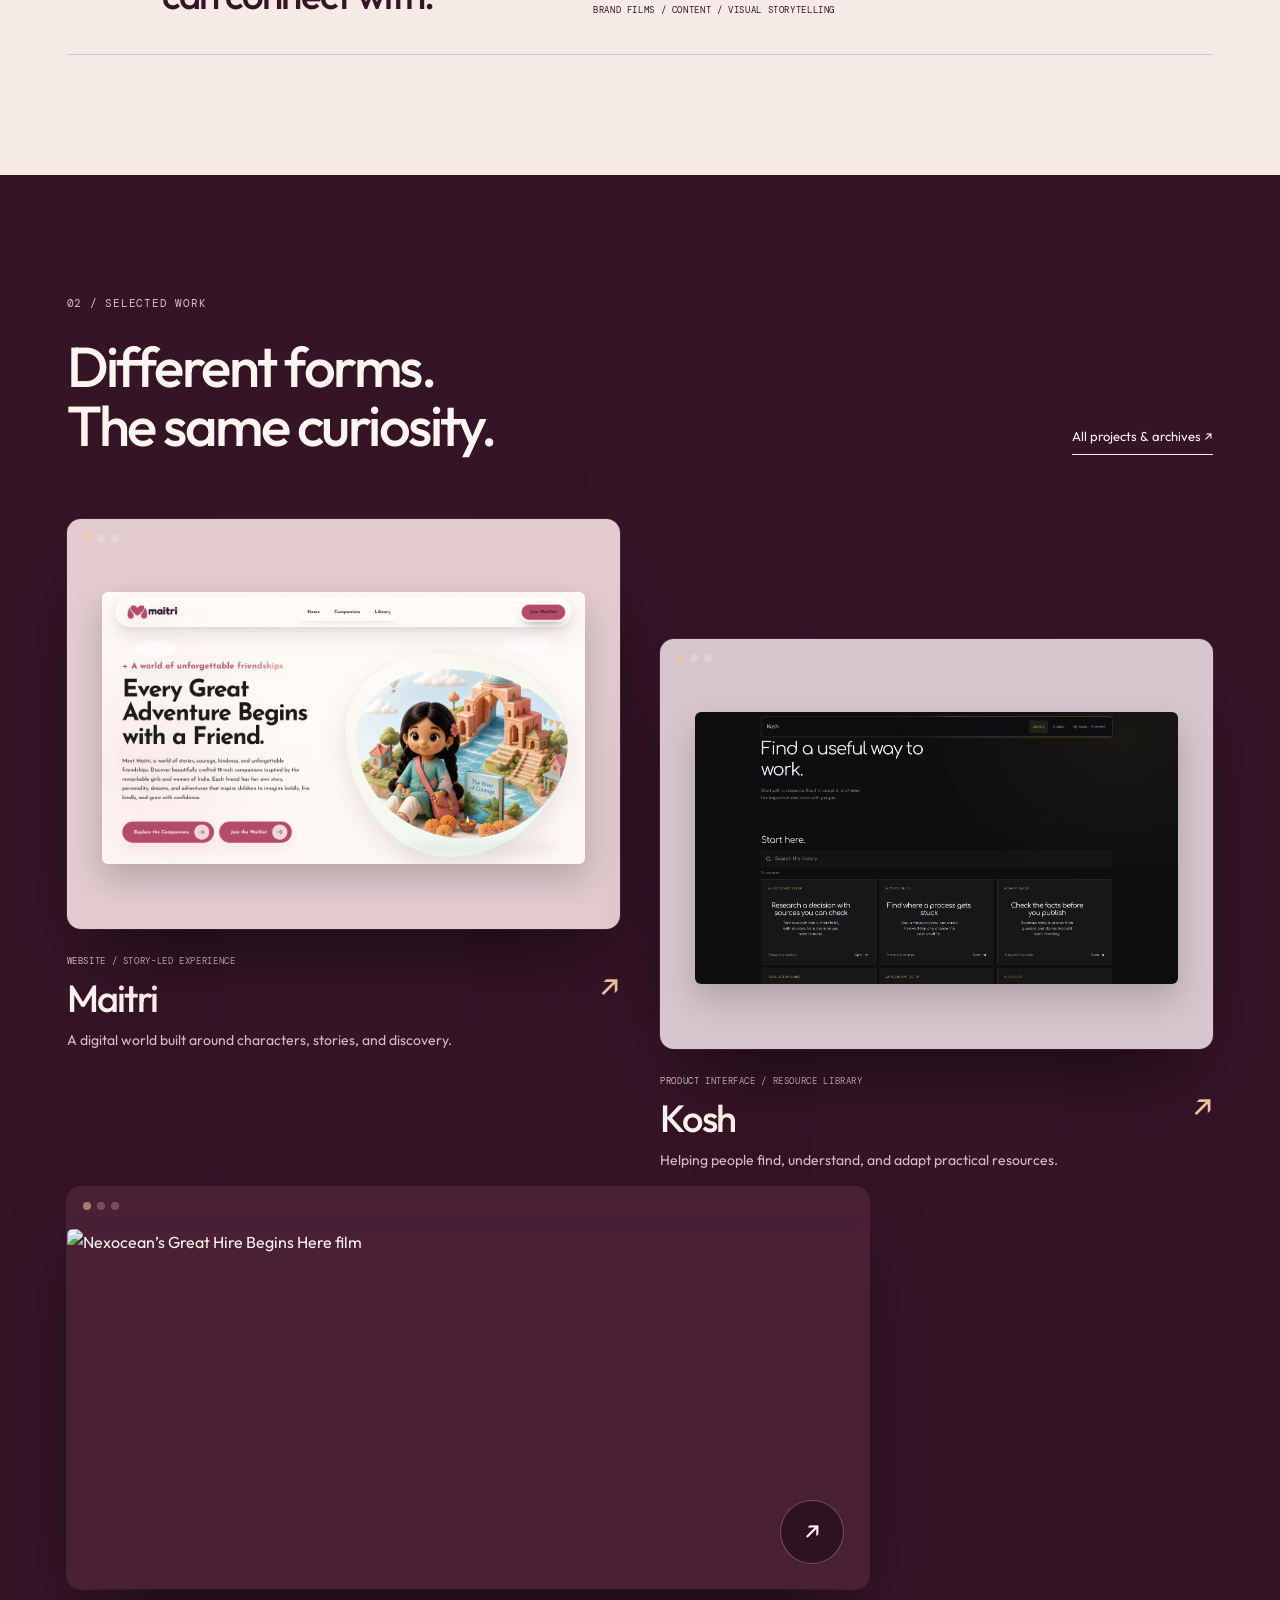
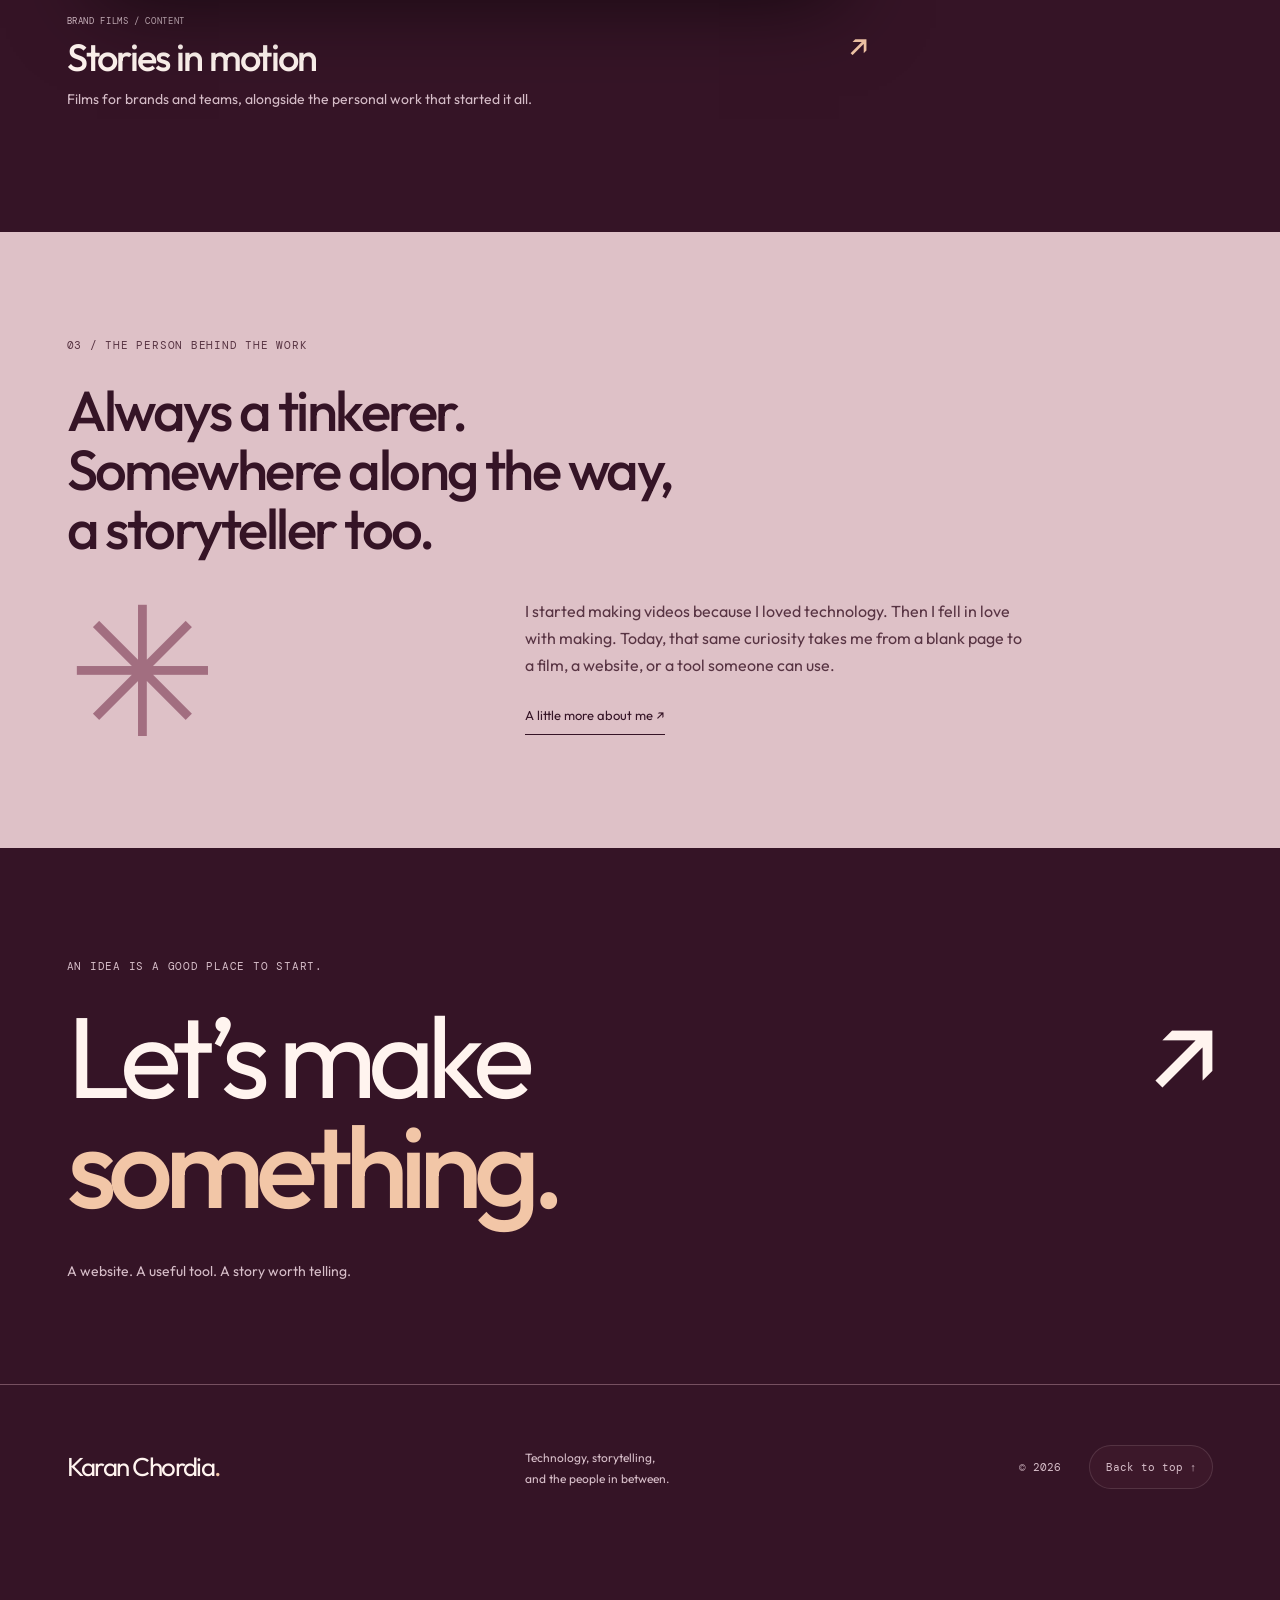
==== commit d7cd6d6b: "Preserve verified live portfolio source and maintenance baseline" ====
--- a/index.html
+++ b/index.html
@@ -1,13 +1,13 @@
 <!doctype html>
-<html lang="en"><head><meta charset="utf-8"><meta name="viewport" content="width=device-width, initial-scale=1"><meta name="description" content="I’m Karan Chordia. I make complex things simpler—using technology, storytelling, and a practical understanding of people and their work."><meta name="theme-color" content="#351426"><title>Ideas into websites, tools & stories | Karan Chordia</title><link rel="icon" href="assets/brand/kc-favicon.png"><link rel="preconnect" href="https://fonts.googleapis.com"><link rel="preconnect" href="https://fonts.gstatic.com" crossorigin><link href="https://fonts.googleapis.com/css2?family=DM+Mono:wght@400;500&amp;family=Outfit:wght@400;500;600;700&amp;display=swap" rel="stylesheet"><link rel="stylesheet" href="studio.css"></head><body class="index-page" id="top"><a class="skip-link" href="#main">Skip to content</a><header class="site-header"><a class="wordmark" href="index.html" aria-label="Karan Chordia, home"><img src="assets/brand/kc-mark.png" alt=""><span>Karan Chordia<span class="brand-sub">Independent maker &amp; storyteller</span></span></a><span class="header-note mono">Ideas into things.</span><nav id="site-nav" aria-label="Primary"><a href="index.html" aria-current="page"><svg viewBox="0 0 24 24" aria-hidden="true"><path d="m3 10 9-7 9 7v10H3Z"/><path d="M9 20v-7h6v7"/></svg><span>Home</span></a><a href="work.html"><svg viewBox="0 0 24 24" aria-hidden="true"><rect x="3" y="7" width="18" height="14" rx="3"/><path d="M8 7V3h8v4M3 12h18M10 12v3h4v-3"/></svg><span>Work</span></a><a href="insights.html"><svg viewBox="0 0 24 24" aria-hidden="true"><path d="M5 3h10l4 4v14H5Z M14 3v5h5 M8 12h8 M8 16h6"/></svg><span>Insights</span></a><a href="about.html"><svg viewBox="0 0 24 24" aria-hidden="true"><circle cx="12" cy="7" r="4"/><path d="M4 21v-2a8 8 0 0 1 16 0v2"/></svg><span>About</span></a><a href="contact.html"><svg viewBox="0 0 24 24" aria-hidden="true"><path d="M4 19 20 3M5 3h15v15"/></svg><span>Let’s talk</span></a></nav></header><main id="main">
+<html lang="en"><head><meta charset="utf-8"><meta name="viewport" content="width=device-width, initial-scale=1"><meta name="description" content="I’m Karan Chordia. I make complex things simpler, using technology, storytelling, and a practical understanding of people and their work."><meta name="theme-color" content="#351426"><title>Ideas into websites, tools & stories | Karan Chordia</title><link rel="icon" href="assets/brand/kc-favicon.png"><link rel="preconnect" href="https://fonts.googleapis.com"><link rel="preconnect" href="https://fonts.gstatic.com" crossorigin><link href="https://fonts.googleapis.com/css2?family=DM+Mono:wght@400;500&amp;family=Outfit:wght@400;500;600;700&amp;display=swap" rel="stylesheet"><link rel="stylesheet" href="studio.css"><link rel="stylesheet" href="ui-align.css"></head><body class="index-page" id="top"><a class="skip-link" href="#main">Skip to content</a><header class="site-header"><a class="wordmark" href="index.html" aria-label="Karan Chordia, home"><img src="assets/brand/kc-mark.png" alt=""><span>Karan Chordia<span class="brand-sub">Independent maker &amp; storyteller</span></span></a><span class="header-note mono">Ideas into things.</span><nav id="site-nav" aria-label="Primary"><a href="index.html" aria-current="page"><svg viewBox="0 0 24 24" aria-hidden="true"><path d="m3 10 9-7 9 7v10H3Z"/><path d="M9 20v-7h6v7"/></svg><span>Home</span></a><a href="work.html"><svg viewBox="0 0 24 24" aria-hidden="true"><rect x="3" y="7" width="18" height="14" rx="3"/><path d="M8 7V3h8v4M3 12h18M10 12v3h4v-3"/></svg><span>Work</span></a><a href="insights.html"><svg viewBox="0 0 24 24" aria-hidden="true"><path d="M5 3h10l4 4v14H5Z M14 3v5h5 M8 12h8 M8 16h6"/></svg><span>Insights</span></a><a href="about.html"><svg viewBox="0 0 24 24" aria-hidden="true"><circle cx="12" cy="7" r="4"/><path d="M4 21v-2a8 8 0 0 1 16 0v2"/></svg><span>About</span></a><a href="contact.html"><svg viewBox="0 0 24 24" aria-hidden="true"><path d="M4 19 20 3M5 3h15v15"/></svg><span>Let’s talk</span></a></nav></header><main id="main">
 <section data-section-label="Introduction" class="studio-hero" aria-labelledby="hero-title">
 <div class="hero-topline"><p class="eyebrow"><span class="status-dot"></span> Technology × storytelling</p><span class="mono">Bengaluru, India / Working everywhere</span></div>
 <div class="hero-title-row"><h1 id="hero-title">Complex things.<br><em>Made simpler.</em></h1><div class="hero-signature" aria-hidden="true">An idea.<br>A little curiosity.<br>A way forward.<span>↙</span></div></div>
-<div class="hero-lower"><div class="introduction"><p>I’m Karan Chordia. I make complex things simpler—using technology, storytelling, and a practical understanding of people and their work.</p><a class="button-link" href="work.html">Explore my work <span>↗</span></a></div>
+<div class="hero-lower"><div class="introduction"><p>I’m Karan Chordia. I make complex things simpler, using technology, storytelling, and a practical understanding of people and their work.</p><a class="button-link" href="work.html">Explore my work <span>↗</span></a></div>
 <div class="idea-machine" aria-hidden="true"><div class="machine-label mono">From a thought to a thing</div><div class="machine-stage"><div class="idea-spark">✳</div><div class="machine-thread"></div><div class="interface-object"><div class="interface-toolbar"><i></i><i></i><i></i></div><span class="interface-heading">Hello,<br>possibility.</span><span class="interface-line"></span><span class="interface-line short"></span><span class="interface-button">Let’s begin ↗</span></div><div class="story-object"><span class="mono">A new perspective</span><span class="story-symbol">a<span>→</span></span><span class="story-timeline">01 ━━━━━ ● ━━ 03</span></div></div><div class="machine-caption mono"><span>01 / Imagine</span><span>02 / Make</span><span>03 / Connect</span></div></div></div>
 <div class="hero-baseline mono"><span>Websites &amp; digital experiences</span><span>Useful tools &amp; AI</span><span>Content &amp; storytelling</span><a href="#practice">Scroll to explore ↓</a></div>
 </section>
-<section data-section-label="What I do" class="practice-section" id="practice"><div class="section-heading"><p class="eyebrow">01 / What I bring together</p><h2>Good ideas deserve<br>to be <em>experienced.</em></h2><p>I work with founders, brands, and people bringing ideas online. Sometimes that means building a website. Sometimes it’s making a tool or finding the story. Often, it’s how they fit together.</p></div><div class="practice-rows"><article><span class="mono">01</span><h3>A place for<br> your idea.</h3><div><p>Websites and digital experiences that make what you do clear—and give people a reason to explore.</p><span class="mono">Websites / interfaces / digital products</span></div><span class="practice-icon" aria-hidden="true">↗</span></article><article><span class="mono">02</span><h3>A better way<br> to do the work.</h3><div><p>Practical tools and thoughtful uses of AI, shaped around the process and the people using them.</p><span class="mono">Internal tools / workflows / AI experiments</span></div><span class="practice-icon" aria-hidden="true">⌘</span></article><article><span class="mono">03</span><h3>A story people<br> can connect with.</h3><div><p>Films, writing, and content that turn a complex idea into something people can understand and care about.</p><span class="mono">Brand films / content / visual storytelling</span></div><span class="practice-icon" aria-hidden="true">✳</span></article></div></section>
+<section data-section-label="What I do" class="practice-section" id="practice"><div class="section-heading"><p class="eyebrow">01 / What I bring together</p><h2>Good ideas deserve<br>to be <em>experienced.</em></h2><p>I work with founders, brands, and people bringing ideas online. Sometimes that means building a website. Sometimes it’s making a tool or finding the story. Often, it’s how they fit together.</p></div><div class="practice-rows"><article><span class="mono">01</span><h3>A place for<br> your idea.</h3><div><p>Websites and digital experiences that make what you do clear, and give people a reason to explore.</p><span class="mono">Websites / interfaces / digital products</span></div><span class="practice-icon" aria-hidden="true">↗</span></article><article><span class="mono">02</span><h3>A better way<br> to do the work.</h3><div><p>Practical tools and thoughtful uses of AI, shaped around the process and the people using them.</p><span class="mono">Internal tools / workflows / AI experiments</span></div><span class="practice-icon" aria-hidden="true">⌘</span></article><article><span class="mono">03</span><h3>A story people<br> can connect with.</h3><div><p>Films, writing, and content that turn a complex idea into something people can understand and care about.</p><span class="mono">Brand films / content / visual storytelling</span></div><span class="practice-icon" aria-hidden="true">✳</span></article></div></section>
 <section data-section-label="Selected work" class="selected-section"><div class="section-heading"><p class="eyebrow">02 / Selected work</p><h2>Different forms.<br><em>The same curiosity.</em></h2><a class="text-link" href="work.html">All projects &amp; archives ↗</a></div><div class="selected-grid"><a class="selected-project" href="case-maitri.html"><div class="project-preview maitri-preview"><img src="assets/work/maitri/home.jpg" alt="Maitri story-led website homepage" loading="lazy"></div><div class="project-caption"><div><p class="mono">Website / Story-led experience</p><h3>Maitri</h3></div><span>↗</span></div><p>A digital world built around characters, stories, and discovery.</p></a><a class="selected-project" href="case-kosh.html"><div class="project-preview kosh-preview"><img src="assets/work/kosh/library.jpg" alt="Kosh resource library interface" loading="lazy"></div><div class="project-caption"><div><p class="mono">Product interface / Resource library</p><h3>Kosh</h3></div><span>↗</span></div><p>Helping people find, understand, and adapt practical resources.</p></a><a class="selected-project film-project" href="work.html#films"><div class="project-preview"><img src="https://i.ytimg.com/vi/fH0McDMkKCc/hqdefault.jpg" alt="Nexocean’s Great Hire Begins Here film" loading="lazy"><span class="film-play" aria-hidden="true">↗</span></div><div class="project-caption"><div><p class="mono">Brand films / Content</p><h3>Stories in motion</h3></div><span>↗</span></div><p>Films for brands and teams, alongside the personal work that started it all.</p></a></div></section>
 <section data-section-label="The person behind the work" class="maker-note"><p class="eyebrow">03 / The person behind the work</p><h2>Always a tinkerer.<br>Somewhere along the way,<br><em>a storyteller too.</em></h2><div><p>I started making videos because I loved technology. Then I fell in love with making. Today, that same curiosity takes me from a blank page to a film, a website, or a tool someone can use.</p><a class="text-link" href="about.html">A little more about me ↗</a></div><span class="note-asterisk" aria-hidden="true">✳</span></section>
 <section data-section-label="Get in touch" class="studio-close"><p class="eyebrow">An idea is a good place to start.</p><a href="contact.html">Let’s make<br><em>something.</em><span>↗</span></a><p>A website. A useful tool. A story worth telling.</p></section></main><footer class="site-footer"><a href="index.html" class="footer-name">Karan Chordia<span class="coral">.</span></a><p>Technology, storytelling,<br>and the people in between.</p><div><span>© <span data-year>2026</span></span><a href="#top">Back to top ↑</a></div></footer><script src="studio.js"></script></body></html>
--- a/studio.css
+++ b/studio.css
@@ -346,7 +346,7 @@
 }
 
 
-/* Floating navigation and tactile interactions — October refinement. */
+/* Floating navigation and tactile interactions, October refinement. */
 body{padding-bottom:110px}
 .site-header{border:0;height:104px;position:relative;z-index:30}
 .header-note{color:var(--muted);font-size:9px}
@@ -429,3 +429,51 @@
 .story-symbol{font:500 100px/.95 var(--sans);letter-spacing:-.1em}
 .practice-section .text-link:hover,.story-chapters .text-link:hover,.writing-arc .text-link:hover,.case-boundary .text-link:hover,.maker-note .text-link:hover{color:#773b55}
 @media(max-width:700px){.hero-title-row em{font-size:1em}}
+
+/* Viewfinder dock: frosted glass, fine border, warm glow, gliding active pill. */
+.site-header nav,.site-header nav.open{z-index:45;isolation:isolate;overflow:visible;gap:2px;padding:6px;border:1px solid #ffffff24;border-radius:22px;background:linear-gradient(180deg,#5a2a43d9,#3f1a2ee6);backdrop-filter:blur(18px) saturate(1.3);-webkit-backdrop-filter:blur(18px) saturate(1.3);box-shadow:0 1px 0 #ffffff1f inset,0 0 0 1px #210b1740,0 2px 6px #210b1740,0 18px 44px #210b1773,0 30px 70px -20px #f2c6a72e;transition:transform .45s cubic-bezier(.2,.9,.25,1.15)}
+.site-header nav:before{content:'';position:absolute;z-index:-2;left:12%;right:12%;bottom:-18px;height:30px;border-radius:50%;background:radial-gradient(closest-side,#f2c6a73d,#b4577a26 60%,transparent);filter:blur(10px);pointer-events:none}
+.site-header nav a,.site-header nav a:last-child{z-index:1;min-width:76px;min-height:58px;padding:9px 14px;gap:6px;border:0;border-radius:16px;background:transparent;color:#ead3dc;font:500 10px/1.2 'DM Mono',monospace;letter-spacing:.06em;text-transform:uppercase;transition:color .25s,transform .35s cubic-bezier(.2,.9,.25,1.2)}
+.site-header nav a svg{width:17px;height:17px;stroke-width:1.5}
+.site-header nav a:hover{background:transparent;color:#fff4ef;transform:translateY(-2px)}
+.site-header nav a:hover svg{transform:none}
+.site-header nav a[aria-current]{color:#351426;background:#f2c6a7}
+.site-header nav.has-glide a[aria-current]{background:transparent}
+.site-header nav.has-glide a[aria-current]:hover{background:transparent;color:#351426}
+.site-header nav a:last-child{margin-left:6px;color:#f2c6a7}
+.site-header nav a:last-child:not([aria-current]){background:#f2c6a714;box-shadow:inset 0 0 0 1px #f2c6a759}
+.site-header nav a:last-child:not([aria-current]):hover{background:#f2c6a726;color:#ffdbbf}
+.site-header nav a:focus-visible{outline:2px solid #f2c6a7;outline-offset:2px}
+.site-header nav a.is-navigating{background:transparent;color:#351426}
+.dock-glide{position:absolute;z-index:0;top:0;left:0;border-radius:16px;background:linear-gradient(180deg,#ffd9bf,#f2c6a7);box-shadow:0 1px 0 #ffffff80 inset,0 4px 14px #f2c6a740,0 1px 3px #210b174d;pointer-events:none;opacity:0;transition:transform .5s cubic-bezier(.3,1.35,.5,1),width .5s cubic-bezier(.3,1.35,.5,1),height .3s,opacity .25s}
+.dock-glide.is-ready{opacity:1}
+.dock-glide.is-peek{background:#ffffff1c;box-shadow:inset 0 0 0 1px #ffffff1f}
+.site-header nav.peek-hover a:hover{color:#fff4ef}
+.dock-progress{position:absolute;z-index:2;left:18px;right:18px;top:-1px;height:1px;border-radius:1px;background:#ffffff14;overflow:hidden;pointer-events:none}
+.dock-progress i{display:block;height:100%;background:linear-gradient(90deg,#f2c6a7,#ffdbbf);transform-origin:0 50%;transform:scaleX(var(--p,0))}
+.dock-status{border:1px solid #ffffff24;border-radius:10px;background:#3f1a2ef2;font:500 10px/1.2 'DM Mono',monospace;letter-spacing:.06em;text-transform:uppercase;box-shadow:0 10px 30px #210b1766}
+
+/* Section pill to match. */
+.section-context{gap:11px;border:1px solid #ffffff24;border-radius:999px;padding:9px 17px 9px 14px;background:linear-gradient(180deg,#5a2a43d9,#3f1a2ee6);backdrop-filter:blur(18px) saturate(1.3);-webkit-backdrop-filter:blur(18px) saturate(1.3);box-shadow:0 1px 0 #ffffff1f inset,0 2px 6px #210b1740,0 14px 36px #210b1766;overflow:hidden;transition:opacity .3s ease,transform .45s cubic-bezier(.2,.9,.25,1.1),visibility .3s}
+.section-context:before{content:'';width:6px;height:6px;border-radius:50%;background:#f2c6a7;box-shadow:0 0 0 0 #f2c6a780;flex:none;animation:dock-dot 2.4s ease-out infinite}
+@keyframes dock-dot{0%{box-shadow:0 0 0 0 #f2c6a799}70%,100%{box-shadow:0 0 0 7px #f2c6a700}}
+.section-context-divider{height:14px;background:#ffffff33}
+.section-context-title{display:inline-block;font:500 13px/1.25 Outfit,sans-serif;transition:opacity .22s ease,transform .22s ease,filter .22s ease}
+.section-context-title.is-swapping{opacity:0;transform:translateY(5px);filter:blur(3px)}
+.section-context-progress{position:absolute;left:0;bottom:0;height:1px;width:100%;background:#f2c6a7;transform-origin:0 50%;transform:scaleX(var(--p,0));opacity:.9}
+@media(max-width:640px){
+ .site-header nav,.site-header nav.open{bottom:calc(10px + env(safe-area-inset-bottom));padding:5px;gap:1px;border-radius:20px;max-width:calc(100vw - 20px)}
+ .site-header nav a,.site-header nav a:last-child{min-width:0;width:calc((100vw - 46px)/5);max-width:74px;min-height:54px;padding:8px 2px;border-radius:15px;font-size:8.5px;letter-spacing:.03em}
+ .site-header nav a:last-child{margin-left:4px}
+ .dock-glide{border-radius:15px}
+ .dock-status{bottom:calc(10px + env(safe-area-inset-bottom) + 70px)}
+ .section-context{padding:8px 14px 8px 12px}
+ .section-context-title{font-size:12px}
+ body{padding-bottom:calc(96px + env(safe-area-inset-bottom))}
+}
+@media(prefers-reduced-motion:reduce){.section-context:before{animation:none}.dock-glide,.section-context-title{transition:none!important}.site-header nav a:hover{transform:none}}
+.site-header nav.is-peeking a[aria-current],.site-header nav.is-peeking a[aria-current]:hover{color:#f2c6a7}
+
+/* Dock snaps into place on load with no replayed motion; hover lift only where a real hover exists. */
+.site-header nav.dock-snap,.site-header nav.dock-snap *{transition:none!important}
+@media(hover:none){.site-header nav a:hover{transform:none}}
--- a/ui-align.css
+++ b/ui-align.css
@@ -0,0 +1,81 @@
+/* ui-align.css: shared viewfinder tokens and components, reused from gallery.css, media-gallery.css and the dock */
+:root{
+  --vf-plum:#351426;--vf-plum-2:#4a2035;--vf-deep:#2a0f1e;--vf-peach:#f2c6a7;--vf-ink:#fff4ef;
+  --vf-r-frame:14px;--vf-r-inner:6px;--vf-r-card:18px;--vf-r-pill:999px;
+  --vf-line:rgba(255,244,239,.12);
+  --vf-shadow:0 40px 80px -30px rgba(0,0,0,.6),0 0 0 1px rgba(255,244,239,.08);
+  --vf-shadow-sm:0 18px 40px -22px rgba(0,0,0,.55),0 0 0 1px rgba(255,244,239,.08);
+  --vf-glow:0 0 60px -20px rgba(242,198,167,.35);
+  --vf-glass:rgba(26,8,18,.55);
+  --vf-ease:cubic-bezier(.2,.7,.2,1);
+  --vf-ring:0 0 0 2px var(--vf-plum),0 0 0 4px var(--vf-peach);
+}
+/* Focus rings: one peach ring everywhere */
+a:focus-visible,button:focus-visible,[tabindex]:focus-visible{outline:2px solid var(--vf-peach);outline-offset:3px}
+.practice-section a:focus-visible,.story-chapters a:focus-visible,.writing-arc a:focus-visible,.case-boundary a:focus-visible,.maker-note a:focus-visible{outline-color:var(--vf-plum)}
+
+/* Primary button: peach pill with lift */
+.button-link{border-radius:var(--vf-r-pill);background:var(--vf-peach);color:var(--vf-plum);box-shadow:0 10px 24px -12px rgba(242,198,167,.6),0 0 0 1px rgba(255,244,239,.12) inset;transition:transform .25s var(--vf-ease),box-shadow .25s var(--vf-ease),background .2s}
+.button-link:hover{transform:translateY(-2px);background:#f6d3bb;box-shadow:0 16px 30px -12px rgba(242,198,167,.7),var(--vf-glow)}
+.button-link:active{transform:translateY(0) scale(.98)}
+
+/* Text link with arrow: thin peach progress-style underline, arrow nudge */
+.text-link,.primary-link{background-image:linear-gradient(currentColor,currentColor);background-repeat:no-repeat;background-size:100% 1px;background-position:0 100%;border-bottom:0;transition:color .2s,background-size .35s var(--vf-ease)}
+.text-link:hover,.primary-link:hover{color:var(--vf-peach);background-image:linear-gradient(var(--vf-peach),var(--vf-peach))}
+.practice-section .text-link:hover,.story-chapters .text-link:hover,.writing-arc .primary-link:hover,.maker-note .text-link:hover,.case-boundary .text-link:hover{color:#8a3b5c;background-image:linear-gradient(#8a3b5c,#8a3b5c)}
+.case-page p>a[href^="http"]{color:var(--vf-peach);background-image:linear-gradient(currentColor,currentColor);background-repeat:no-repeat;background-size:100% 1px;background-position:0 100%;padding-bottom:2px}
+
+/* Home selected projects: viewfinder frame */
+.selected-project .project-preview{border-radius:var(--vf-r-frame);background:var(--vf-plum-2);box-shadow:var(--vf-shadow);padding-top:42px}
+.selected-project .project-preview:before{content:"";position:absolute;top:15px;left:16px;width:8px;height:8px;border-radius:50%;background:rgba(242,198,167,.55);box-shadow:14px 0 rgba(255,244,239,.22),28px 0 rgba(255,244,239,.22);z-index:1}
+.selected-project .project-preview img{border-radius:var(--vf-r-inner)}
+.selected-project{transition:transform .35s var(--vf-ease)}
+.selected-project:hover{transform:translateY(-2px)}
+.selected-project:hover .project-preview{box-shadow:var(--vf-shadow),var(--vf-glow)}
+.film-play{border-radius:50%;background:var(--vf-glass);border:1px solid rgba(242,198,167,.35);-webkit-backdrop-filter:blur(8px);backdrop-filter:blur(8px)}
+
+/* Case study screenshots: browser frame with dots, drawn in the image border (no markup change) */
+.case-visual{background:transparent;padding:0}
+.case-visual img,.case-image-grid img{box-sizing:border-box;border:10px solid transparent;border-top-width:30px;border-radius:var(--vf-r-frame);
+  background:radial-gradient(circle at 18px 15px,rgba(242,198,167,.55) 4px,transparent 4.5px),radial-gradient(circle at 32px 15px,rgba(255,244,239,.22) 4px,transparent 4.5px),radial-gradient(circle at 46px 15px,rgba(255,244,239,.22) 4px,transparent 4.5px),var(--vf-plum-2);
+  background-origin:border-box;box-shadow:var(--vf-shadow),var(--vf-glow)}
+.case-image-grid figure{transition:transform .35s var(--vf-ease)}
+.case-image-grid figure:hover{transform:translateY(-2px)}
+.case-image-grid figcaption{margin-top:14px;padding:12px 16px;border-radius:10px;background:rgba(74,32,53,.45);border:1px solid var(--vf-line)}
+.case-image-grid figcaption .mono{color:var(--vf-peach);letter-spacing:.05em}
+.case-meta{border-radius:var(--vf-r-frame)}
+
+/* Contact rows: glass cards with frosted circular arrow */
+.contact-paths>a{border-radius:var(--vf-r-card);padding:30px 24px;margin-top:10px;border:1px solid var(--vf-line);background:rgba(74,32,53,.25);transition:transform .3s var(--vf-ease),background .3s,box-shadow .3s,border-color .3s}
+.contact-paths>a:hover{transform:translateY(-2px);background:rgba(74,32,53,.55);border-color:rgba(242,198,167,.35);box-shadow:var(--vf-shadow-sm),var(--vf-glow)}
+.contact-paths>a:active{transform:translateY(0)}
+.contact-paths b{display:grid;place-items:center;width:46px;height:46px;font-size:18px;border-radius:50%;background:var(--vf-glass);border:1px solid rgba(242,198,167,.35);transition:background .2s,transform .3s var(--vf-ease)}
+.contact-paths>a:hover b{background:var(--vf-peach);color:var(--vf-plum);transform:rotate(-8deg)}
+.contact-prompt{padding:0 24px}
+
+/* Insights essay rows */
+.essay-row{border-radius:var(--vf-r-card);padding:30px 20px;transition:background .3s,transform .3s var(--vf-ease)}
+.essay-row:hover{background:rgba(74,32,53,.35);transform:translateY(-2px)}
+.essay-row>span:last-child,.essay-lead>span:last-child{transition:transform .3s var(--vf-ease)}
+.essay-row:hover>span:last-child{transform:translate(3px,-3px)}
+
+/* Closing CTA arrow as frosted circle */
+.studio-close>a>span{transition:transform .35s var(--vf-ease)}
+
+/* Footer: back to top as glass pill chip */
+.site-footer>div a{display:inline-flex;align-items:center;min-height:44px;padding:0 16px;border-radius:var(--vf-r-pill);border:1px solid var(--vf-line);background:rgba(74,32,53,.35);transition:border-color .2s,color .2s,transform .25s var(--vf-ease)}
+.site-footer>div a:hover{border-color:var(--vf-peach);color:var(--vf-peach);transform:translateY(-2px)}
+.site-footer>div{align-items:center}
+
+/* Mobile tap targets */
+@media(max-width:700px){
+  .wordmark,.footer-name{min-height:44px;display:inline-flex;align-items:center}
+  .text-link,.primary-link,.wg-link,.case-page p>a[href^="http"]{display:inline-flex;align-items:center;min-height:44px}
+  .work-jump a,.vg-chip,.vg-item,.vg-more{min-height:44px}
+  .wg-btn{min-width:44px;min-height:44px}
+  .contact-paths>a{padding:22px 18px}
+  .essay-row{padding:24px 12px}
+}
+@media(prefers-reduced-motion:reduce){
+  .button-link,.selected-project,.case-image-grid figure,.contact-paths>a,.contact-paths b,.essay-row,.site-footer>div a{transition:none!important;transform:none!important}
+}
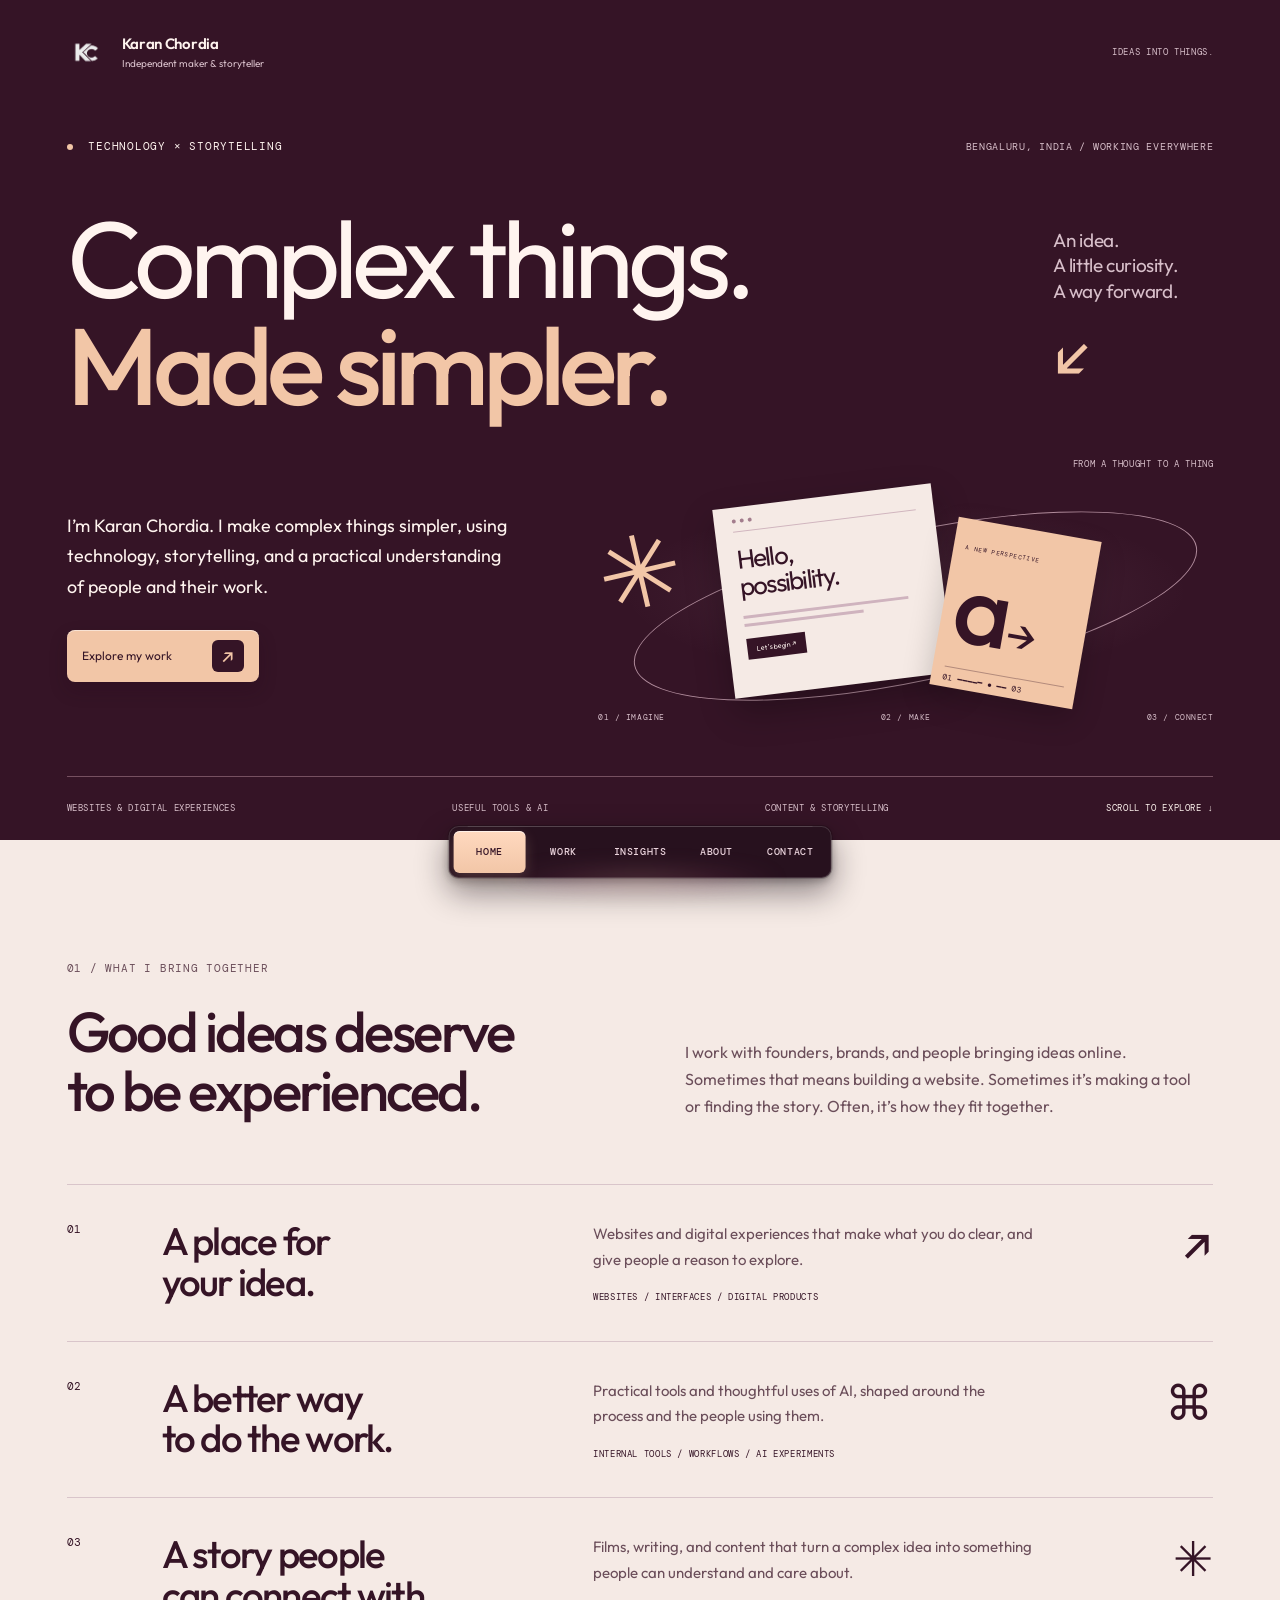
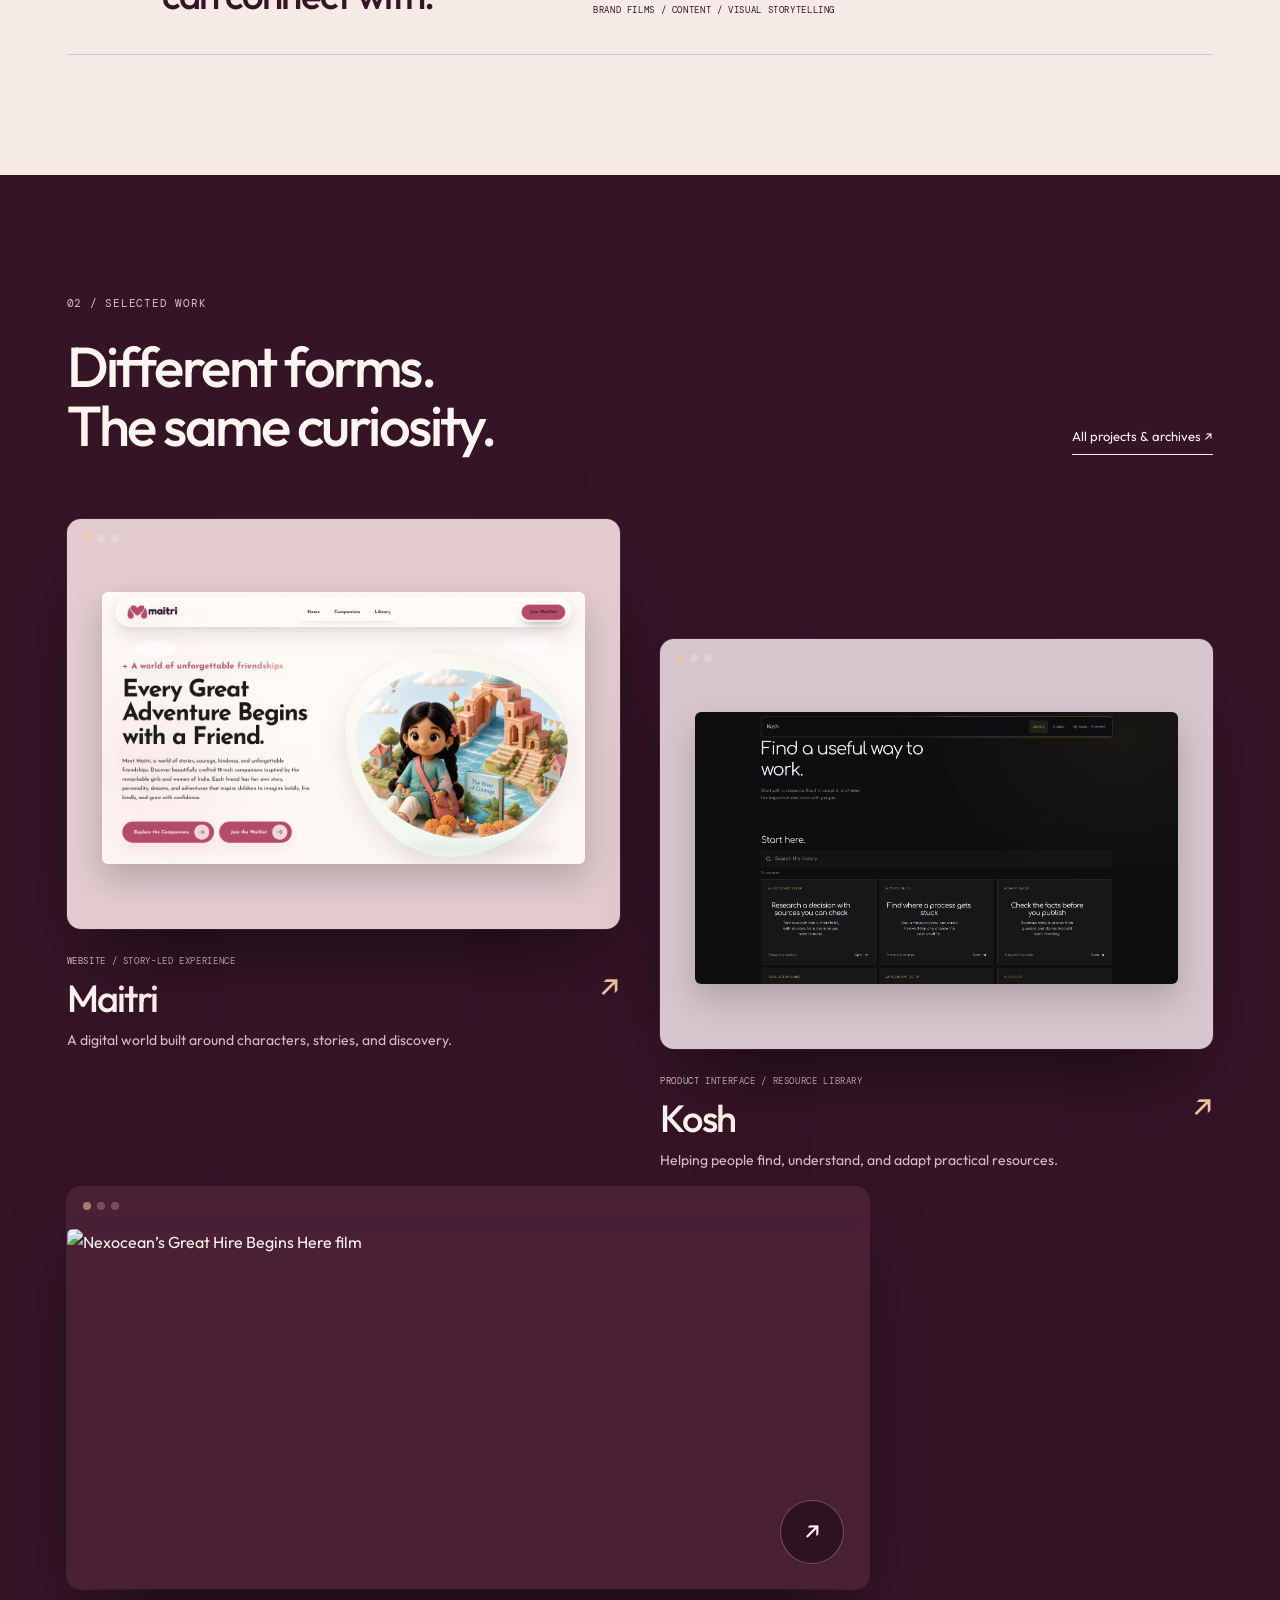
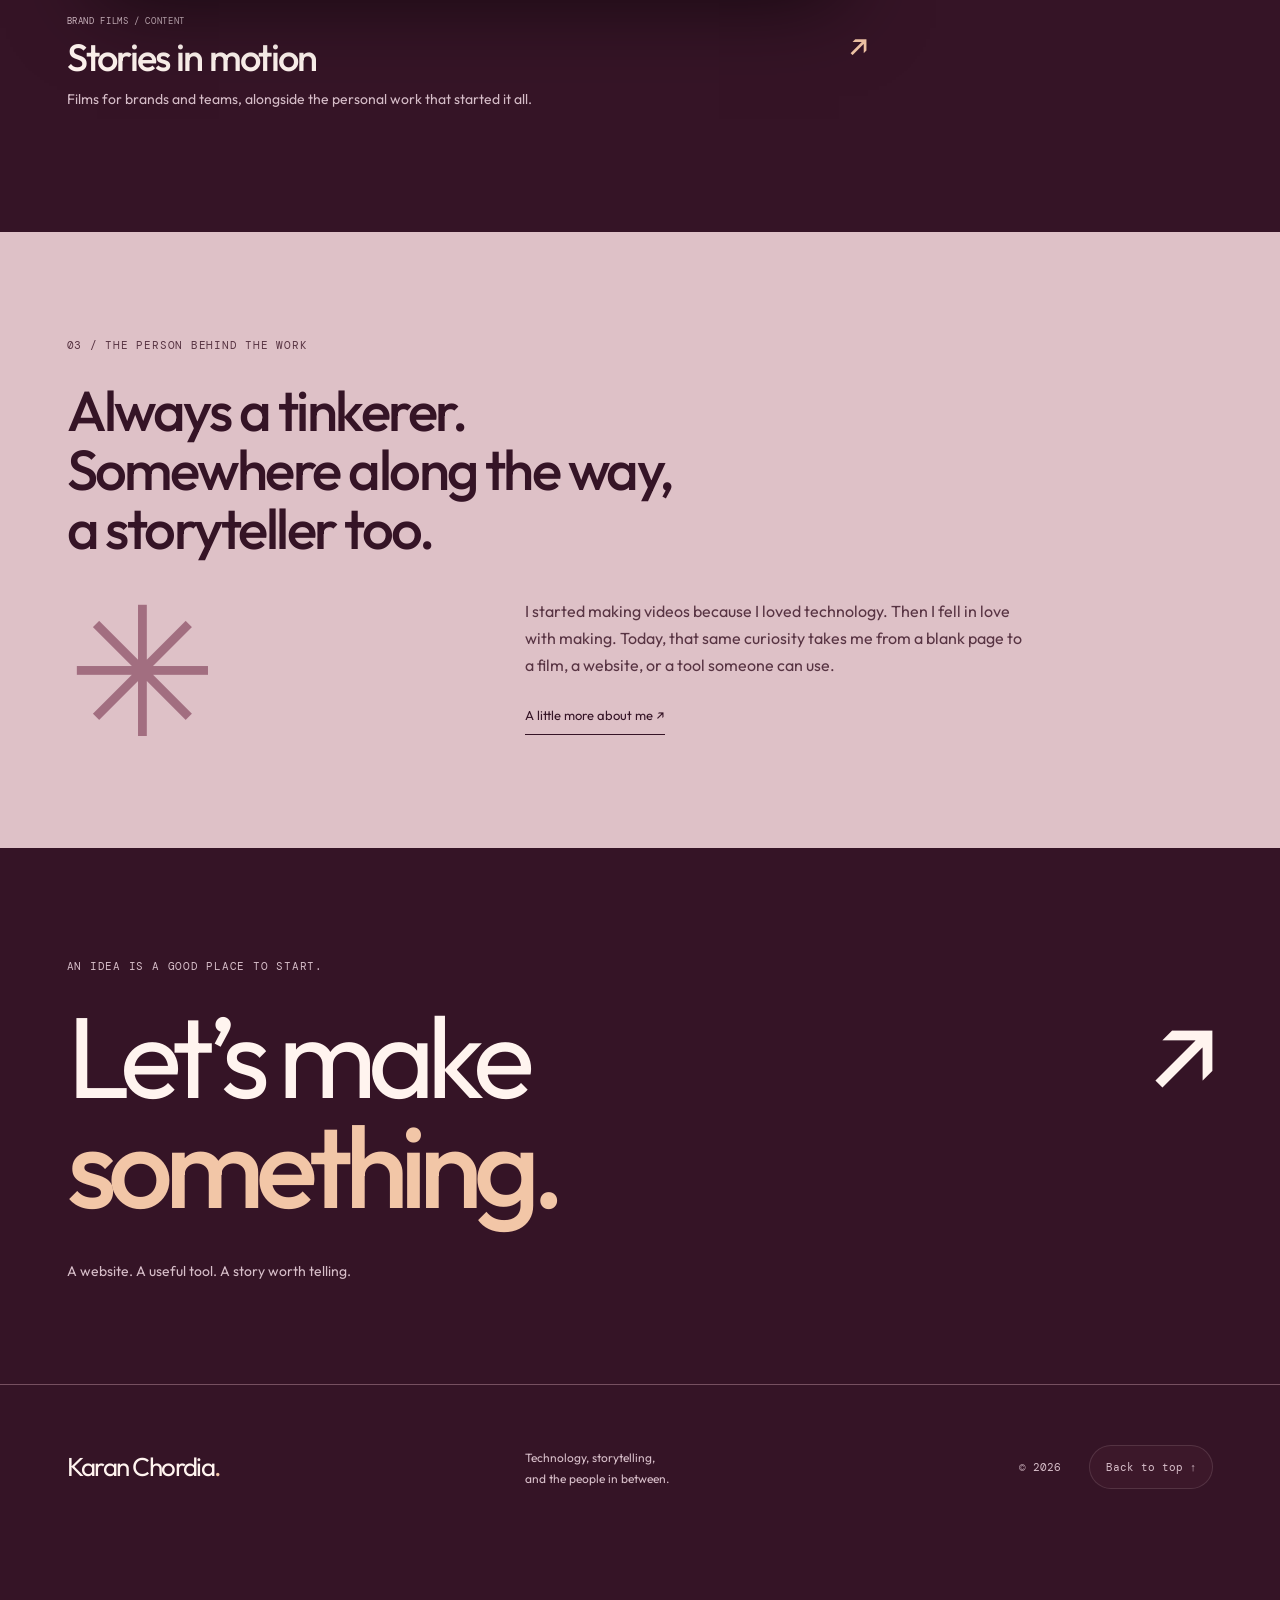
==== commit 7b263380: "Fix mobile contact dock label" ====
--- a/index.html
+++ b/index.html
@@ -1,5 +1,5 @@
 <!doctype html>
-<html lang="en"><head><meta charset="utf-8"><meta name="viewport" content="width=device-width, initial-scale=1"><meta name="description" content="I’m Karan Chordia. I make complex things simpler, using technology, storytelling, and a practical understanding of people and their work."><meta name="theme-color" content="#351426"><title>Ideas into websites, tools & stories | Karan Chordia</title><link rel="icon" href="assets/brand/kc-favicon.png"><link rel="preconnect" href="https://fonts.googleapis.com"><link rel="preconnect" href="https://fonts.gstatic.com" crossorigin><link href="https://fonts.googleapis.com/css2?family=DM+Mono:wght@400;500&amp;family=Outfit:wght@400;500;600;700&amp;display=swap" rel="stylesheet"><link rel="stylesheet" href="studio.css"><link rel="stylesheet" href="ui-align.css"></head><body class="index-page" id="top"><a class="skip-link" href="#main">Skip to content</a><header class="site-header"><a class="wordmark" href="index.html" aria-label="Karan Chordia, home"><img src="assets/brand/kc-mark.png" alt=""><span>Karan Chordia<span class="brand-sub">Independent maker &amp; storyteller</span></span></a><span class="header-note mono">Ideas into things.</span><nav id="site-nav" aria-label="Primary"><a href="index.html" aria-current="page"><svg viewBox="0 0 24 24" aria-hidden="true"><path d="m3 10 9-7 9 7v10H3Z"/><path d="M9 20v-7h6v7"/></svg><span>Home</span></a><a href="work.html"><svg viewBox="0 0 24 24" aria-hidden="true"><rect x="3" y="7" width="18" height="14" rx="3"/><path d="M8 7V3h8v4M3 12h18M10 12v3h4v-3"/></svg><span>Work</span></a><a href="insights.html"><svg viewBox="0 0 24 24" aria-hidden="true"><path d="M5 3h10l4 4v14H5Z M14 3v5h5 M8 12h8 M8 16h6"/></svg><span>Insights</span></a><a href="about.html"><svg viewBox="0 0 24 24" aria-hidden="true"><circle cx="12" cy="7" r="4"/><path d="M4 21v-2a8 8 0 0 1 16 0v2"/></svg><span>About</span></a><a href="contact.html"><svg viewBox="0 0 24 24" aria-hidden="true"><path d="M4 19 20 3M5 3h15v15"/></svg><span>Let’s talk</span></a></nav></header><main id="main">
+<html lang="en"><head><meta charset="utf-8"><meta name="viewport" content="width=device-width, initial-scale=1"><meta name="description" content="I’m Karan Chordia. I make complex things simpler, using technology, storytelling, and a practical understanding of people and their work."><meta name="theme-color" content="#351426"><title>Ideas into websites, tools & stories | Karan Chordia</title><link rel="icon" href="assets/brand/kc-favicon.png"><link rel="preconnect" href="https://fonts.googleapis.com"><link rel="preconnect" href="https://fonts.gstatic.com" crossorigin><link href="https://fonts.googleapis.com/css2?family=DM+Mono:wght@400;500&amp;family=Outfit:wght@400;500;600;700&amp;display=swap" rel="stylesheet"><link rel="stylesheet" href="studio.css"><link rel="stylesheet" href="ui-align.css"></head><body class="index-page" id="top"><a class="skip-link" href="#main">Skip to content</a><header class="site-header"><a class="wordmark" href="index.html" aria-label="Karan Chordia, home"><img src="assets/brand/kc-mark.png" alt=""><span>Karan Chordia<span class="brand-sub">Independent maker &amp; storyteller</span></span></a><span class="header-note mono">Ideas into things.</span><nav id="site-nav" aria-label="Primary"><a href="index.html" aria-current="page"><svg viewBox="0 0 24 24" aria-hidden="true"><path d="m3 10 9-7 9 7v10H3Z"/><path d="M9 20v-7h6v7"/></svg><span>Home</span></a><a href="work.html"><svg viewBox="0 0 24 24" aria-hidden="true"><rect x="3" y="7" width="18" height="14" rx="3"/><path d="M8 7V3h8v4M3 12h18M10 12v3h4v-3"/></svg><span>Work</span></a><a href="insights.html"><svg viewBox="0 0 24 24" aria-hidden="true"><path d="M5 3h10l4 4v14H5Z M14 3v5h5 M8 12h8 M8 16h6"/></svg><span>Insights</span></a><a href="about.html"><svg viewBox="0 0 24 24" aria-hidden="true"><circle cx="12" cy="7" r="4"/><path d="M4 21v-2a8 8 0 0 1 16 0v2"/></svg><span>About</span></a><a href="contact.html"><svg viewBox="0 0 24 24" aria-hidden="true"><path d="M4 19 20 3M5 3h15v15"/></svg><span>Contact</span></a></nav></header><main id="main">
 <section data-section-label="Introduction" class="studio-hero" aria-labelledby="hero-title">
 <div class="hero-topline"><p class="eyebrow"><span class="status-dot"></span> Technology × storytelling</p><span class="mono">Bengaluru, India / Working everywhere</span></div>
 <div class="hero-title-row"><h1 id="hero-title">Complex things.<br><em>Made simpler.</em></h1><div class="hero-signature" aria-hidden="true">An idea.<br>A little curiosity.<br>A way forward.<span>↙</span></div></div>
--- a/studio.css
+++ b/studio.css
@@ -477,3 +477,66 @@
 /* Dock snaps into place on load with no replayed motion; hover lift only where a real hover exists. */
 .site-header nav.dock-snap,.site-header nav.dock-snap *{transition:none!important}
 @media(hover:none){.site-header nav a:hover{transform:none}}
+
+/* Opaque dock surface and single hover treatment. */
+.site-header nav,.site-header nav.open{background:#27111e;backdrop-filter:none;-webkit-backdrop-filter:none}
+.site-header nav a,.site-header nav a:last-child{transition:color .35s cubic-bezier(.2,.8,.2,1),background .35s cubic-bezier(.2,.8,.2,1),border-color .35s cubic-bezier(.2,.8,.2,1),transform .35s cubic-bezier(.2,.8,.2,1)}
+.site-header nav a:hover,.site-header nav a:last-child:not([aria-current]):hover{background:transparent;border-color:transparent;color:#fff8f2;transform:translateY(-1px)}
+.dock-glide.is-peek{background:#4a2035;box-shadow:0 1px 0 rgba(255,255,255,.16) inset,0 5px 16px rgba(242,198,167,.14)}
+@media(max-width:640px){
+  .site-header nav,.site-header nav.open{background:#27111e;backdrop-filter:none;-webkit-backdrop-filter:none}
+  .site-header nav a:hover,.site-header nav a:last-child:not([aria-current]):hover{transform:none}
+  .dock-glide.is-peek{background:#4a2035}
+}
+
+/* Match the section context indicator to the dock's compact surface language. */
+.section-context{
+  gap:8px;
+  min-height:36px;
+  padding:6px 11px;
+  border:1px solid rgba(242,198,167,.24);
+  border-radius:8px;
+  background:#27111e;
+  box-shadow:0 12px 28px rgba(15,5,12,.4),0 3px 8px rgba(15,5,12,.22);
+  backdrop-filter:none;
+  -webkit-backdrop-filter:none;
+}
+.section-context:before{width:4px;height:4px;border-radius:1px;box-shadow:none;animation:none}
+.section-context-page{font-size:8px}
+.section-context-divider{height:12px}
+.section-context-title{font-size:11px}
+@media(max-width:640px){
+  .section-context{min-height:34px;padding:6px 10px;border-radius:8px}
+  .section-context-title{font-size:11px}
+}
+
+/* Compact text-only dock: less chrome, clearer labels, and a grounded shadow. */
+.site-header nav,.site-header nav.open{
+  gap:2px;
+  padding:4px;
+  border-radius:10px;
+  box-shadow:0 14px 32px rgba(15,5,12,.46),0 3px 8px rgba(15,5,12,.28),0 0 0 1px rgba(11,12,15,.18);
+}
+.site-header nav a,.site-header nav a:last-child{
+  min-width:72px;
+  min-height:42px;
+  padding:6px 12px;
+  gap:0;
+  border-radius:6px;
+}
+.site-header nav a svg{display:none}
+.site-header nav a:last-child{border-radius:0 6px 6px 0}
+.dock-glide{border-radius:6px;box-shadow:0 1px 0 rgba(255,255,255,.65) inset,0 5px 14px rgba(242,198,167,.2)}
+@media(max-width:640px){
+  .site-header nav,.site-header nav.open{gap:1px;padding:4px;border-radius:10px}
+  .site-header nav a,.site-header nav a:last-child{width:calc((100vw - 38px)/5);max-width:76px;min-height:42px;padding:6px 3px;border-radius:6px;font-size:10px}
+  .site-header nav a:last-child{border-radius:0 6px 6px 0}
+  .dock-glide{border-radius:6px}
+}
+
+/* Keep the compact contact item inside the dock on narrow screens. */
+.site-header nav a:last-child{margin-left:0}
+@media(max-width:640px){
+  .site-header nav a:last-child{margin-left:0;overflow:hidden}
+  .site-header nav a span{white-space:nowrap}
+}
--- a/ui-align.css
+++ b/ui-align.css
@@ -79,3 +79,13 @@
 @media(prefers-reduced-motion:reduce){
   .button-link,.selected-project,.case-image-grid figure,.contact-paths>a,.contact-paths b,.essay-row,.site-footer>div a{transition:none!important;transform:none!important}
 }
+
+/* Shared button geometry: compact corners and the same grounded depth as the dock. */
+.button-link,.primary-link{
+  min-height:44px;
+  padding:10px 15px;
+  border-radius:8px;
+  box-shadow:inset 0 1px rgba(255,255,255,.5),0 8px 18px rgba(33,11,23,.22);
+}
+.button-link>span{width:32px;height:32px;border-radius:6px}
+.button-link:hover,.primary-link:hover{box-shadow:inset 0 1px rgba(255,255,255,.6),0 12px 24px rgba(33,11,23,.3)}
